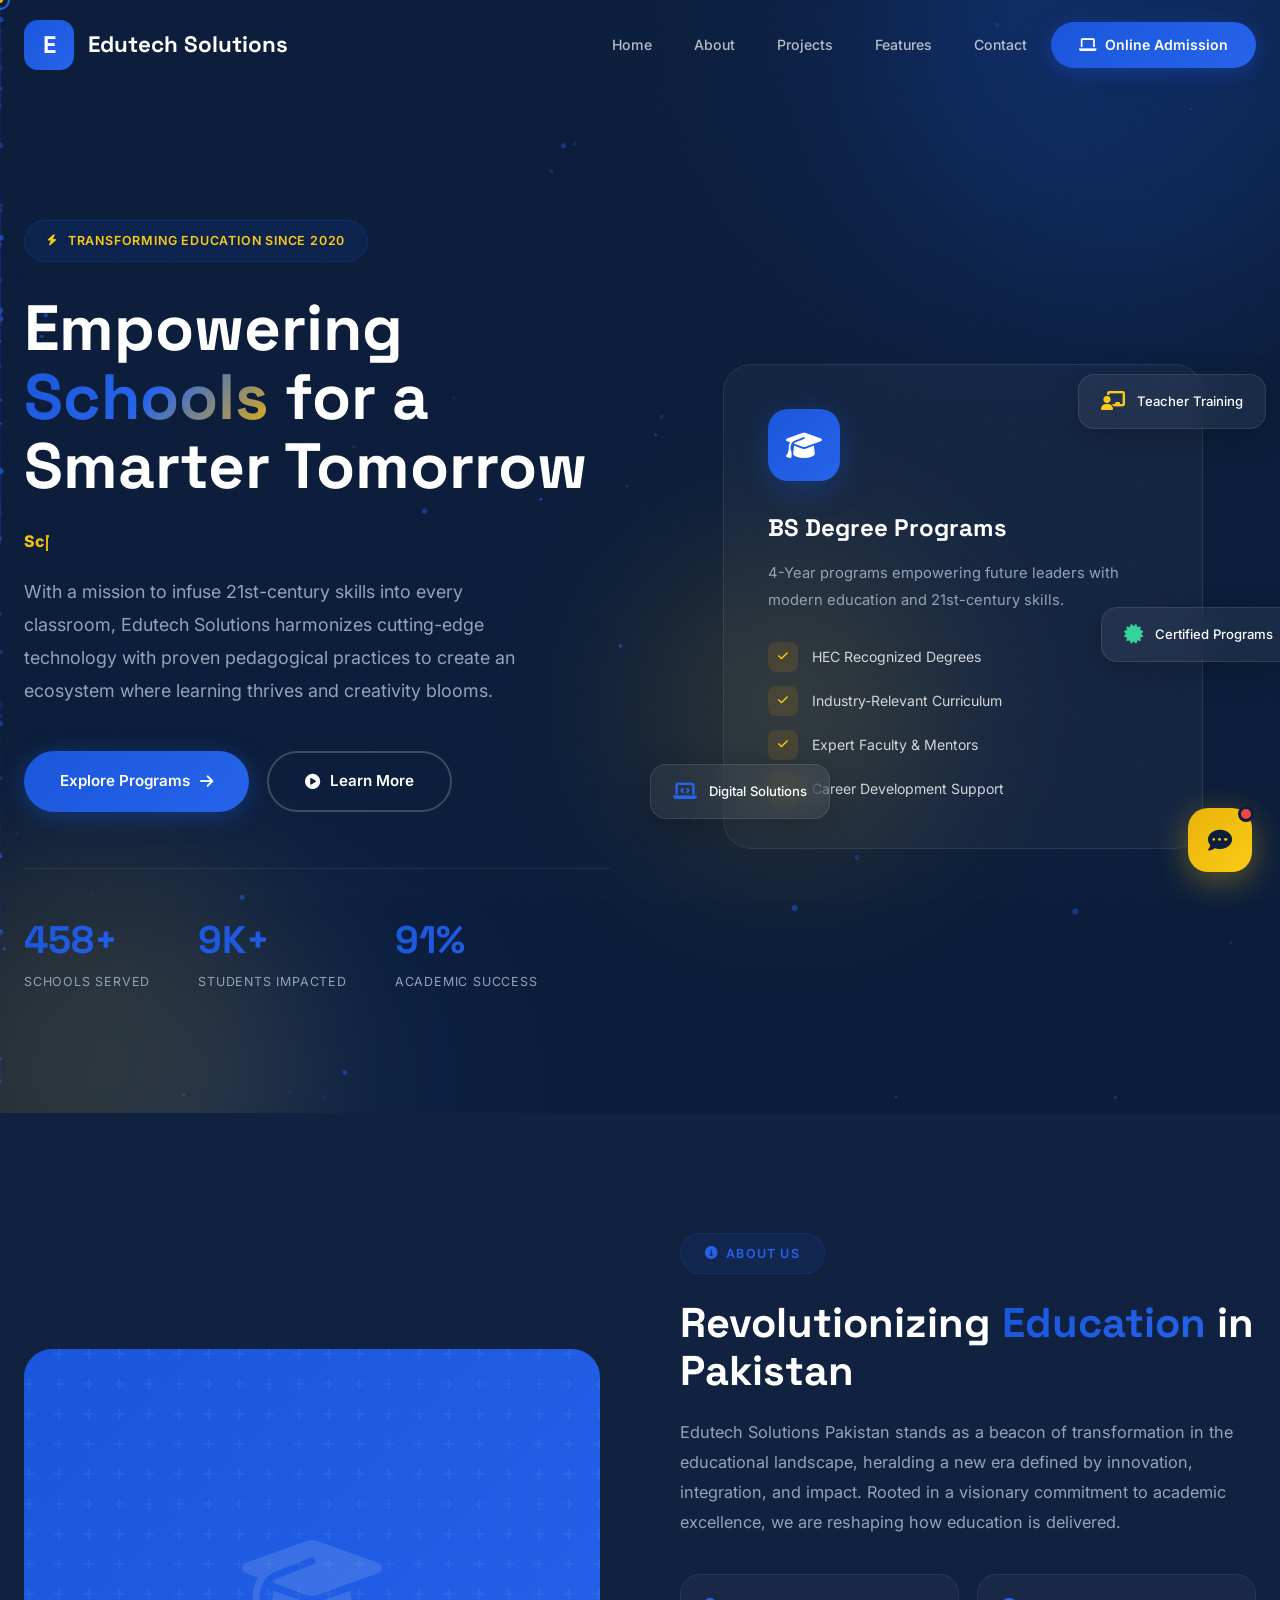
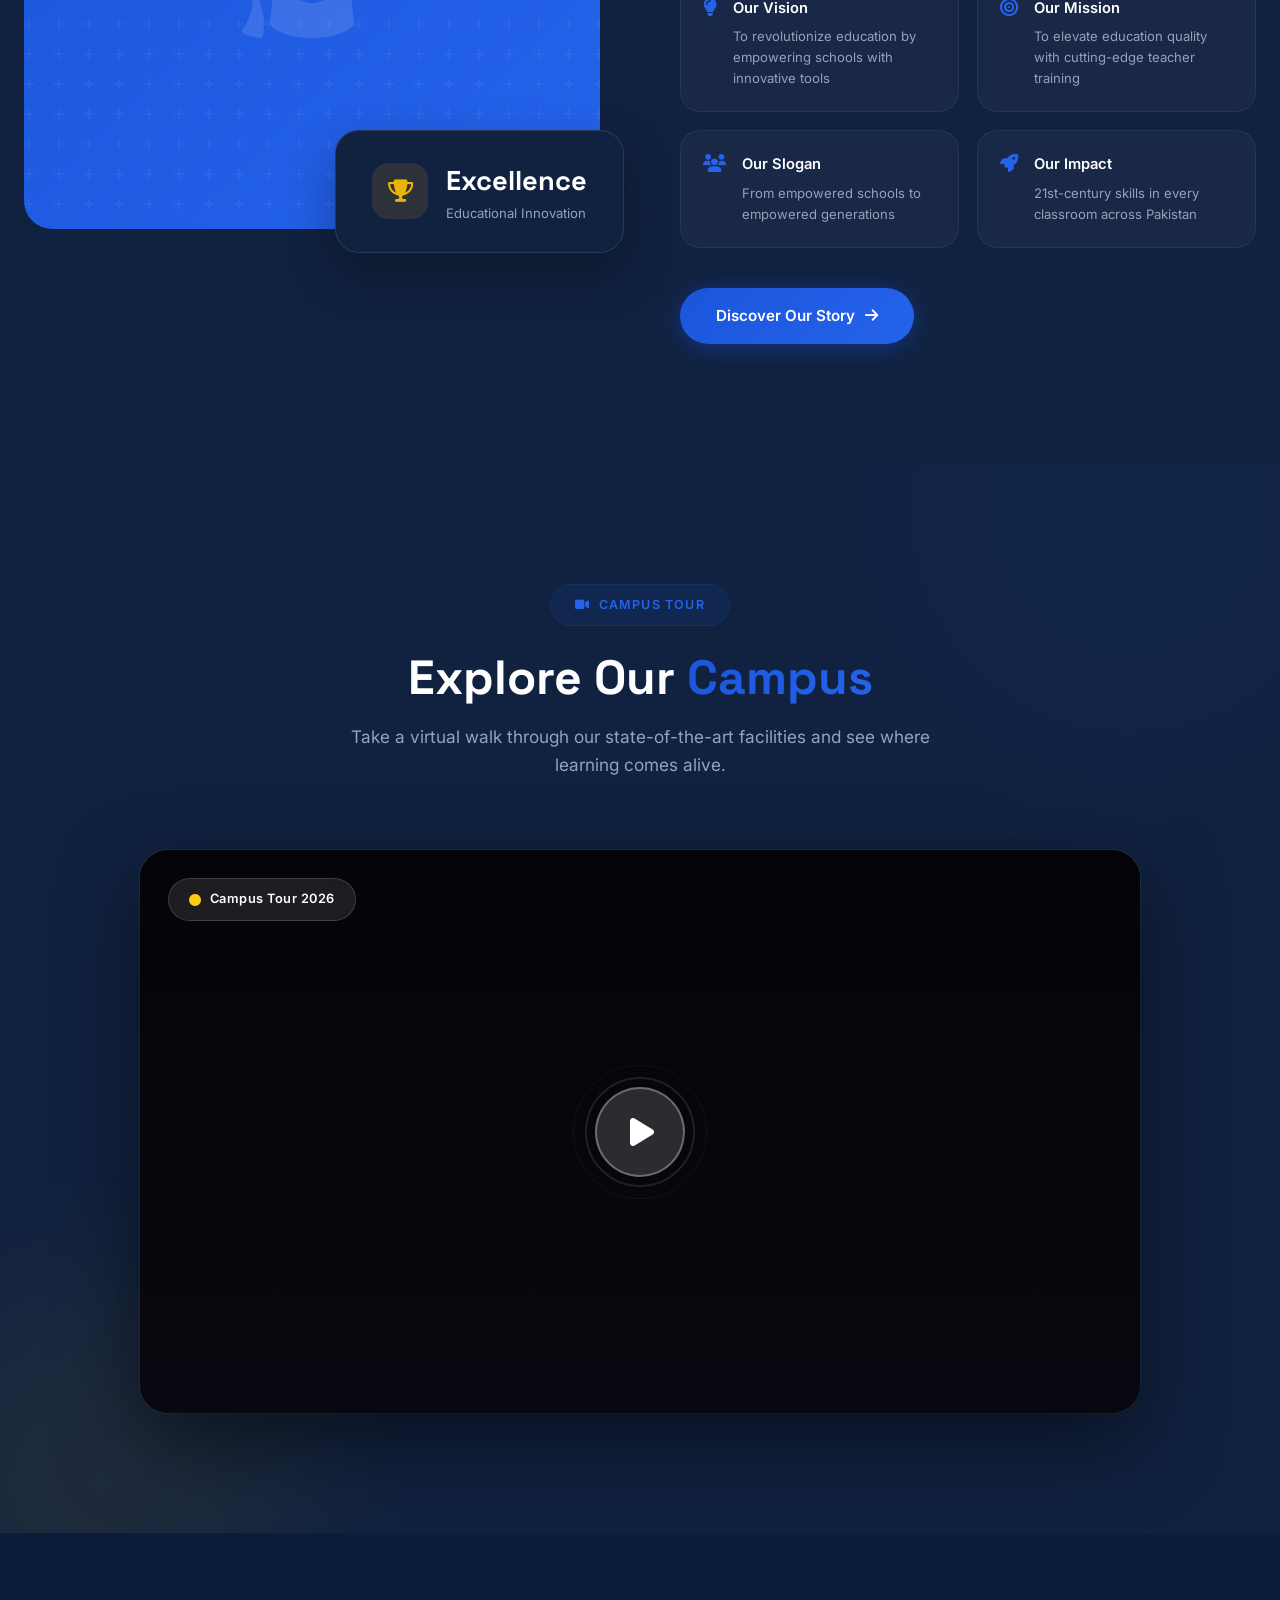
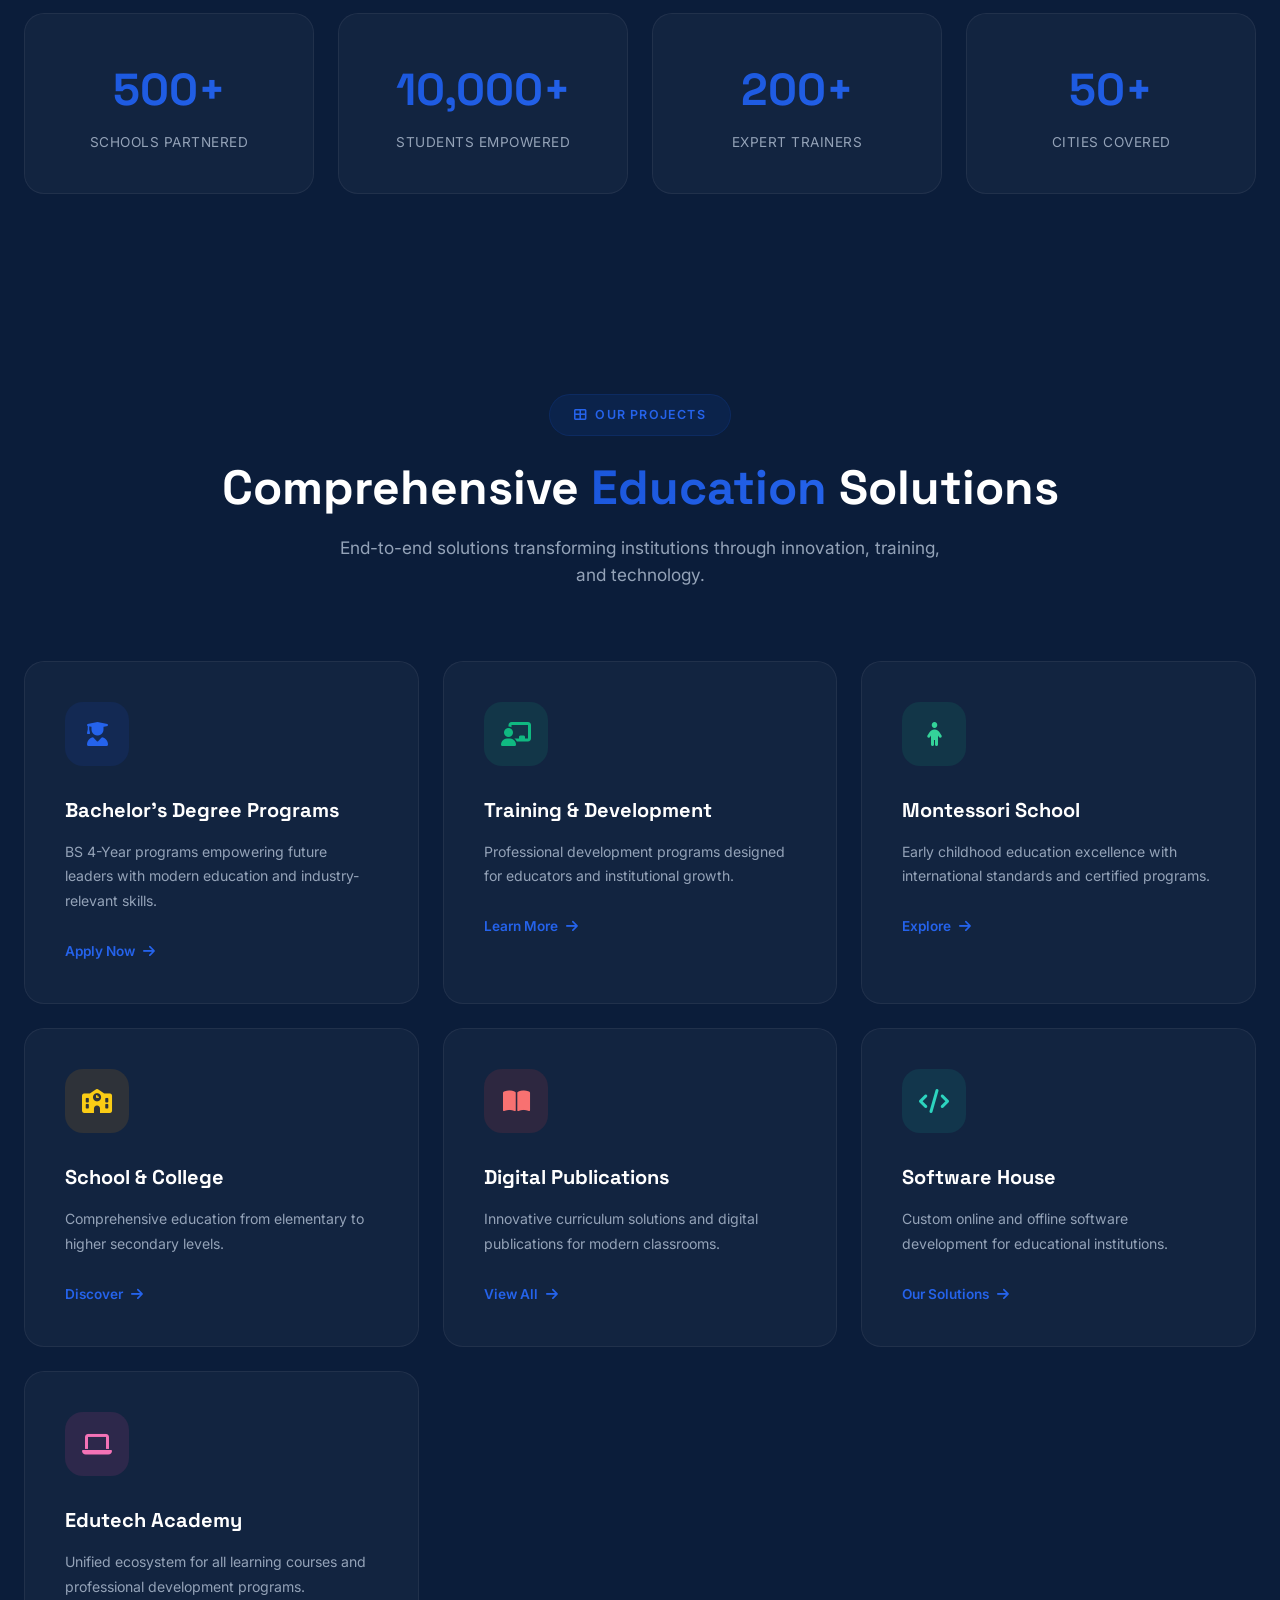
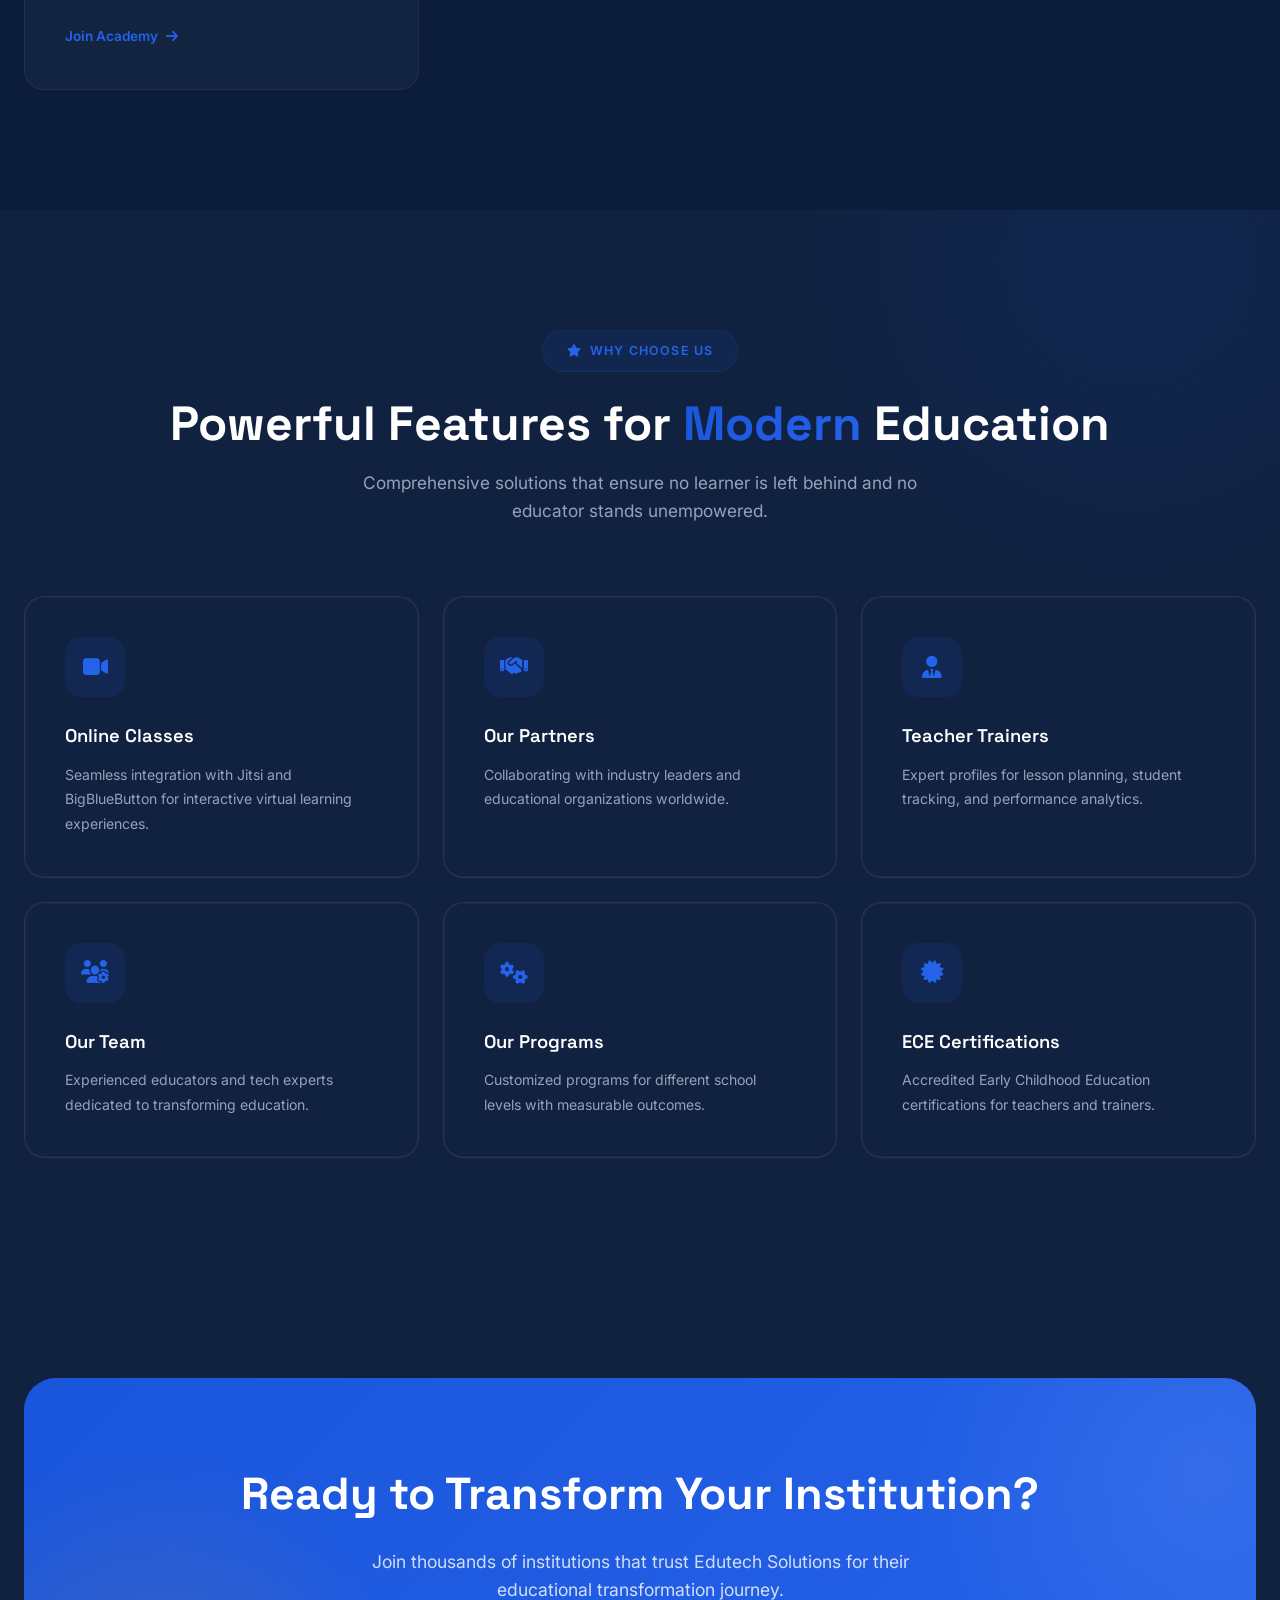
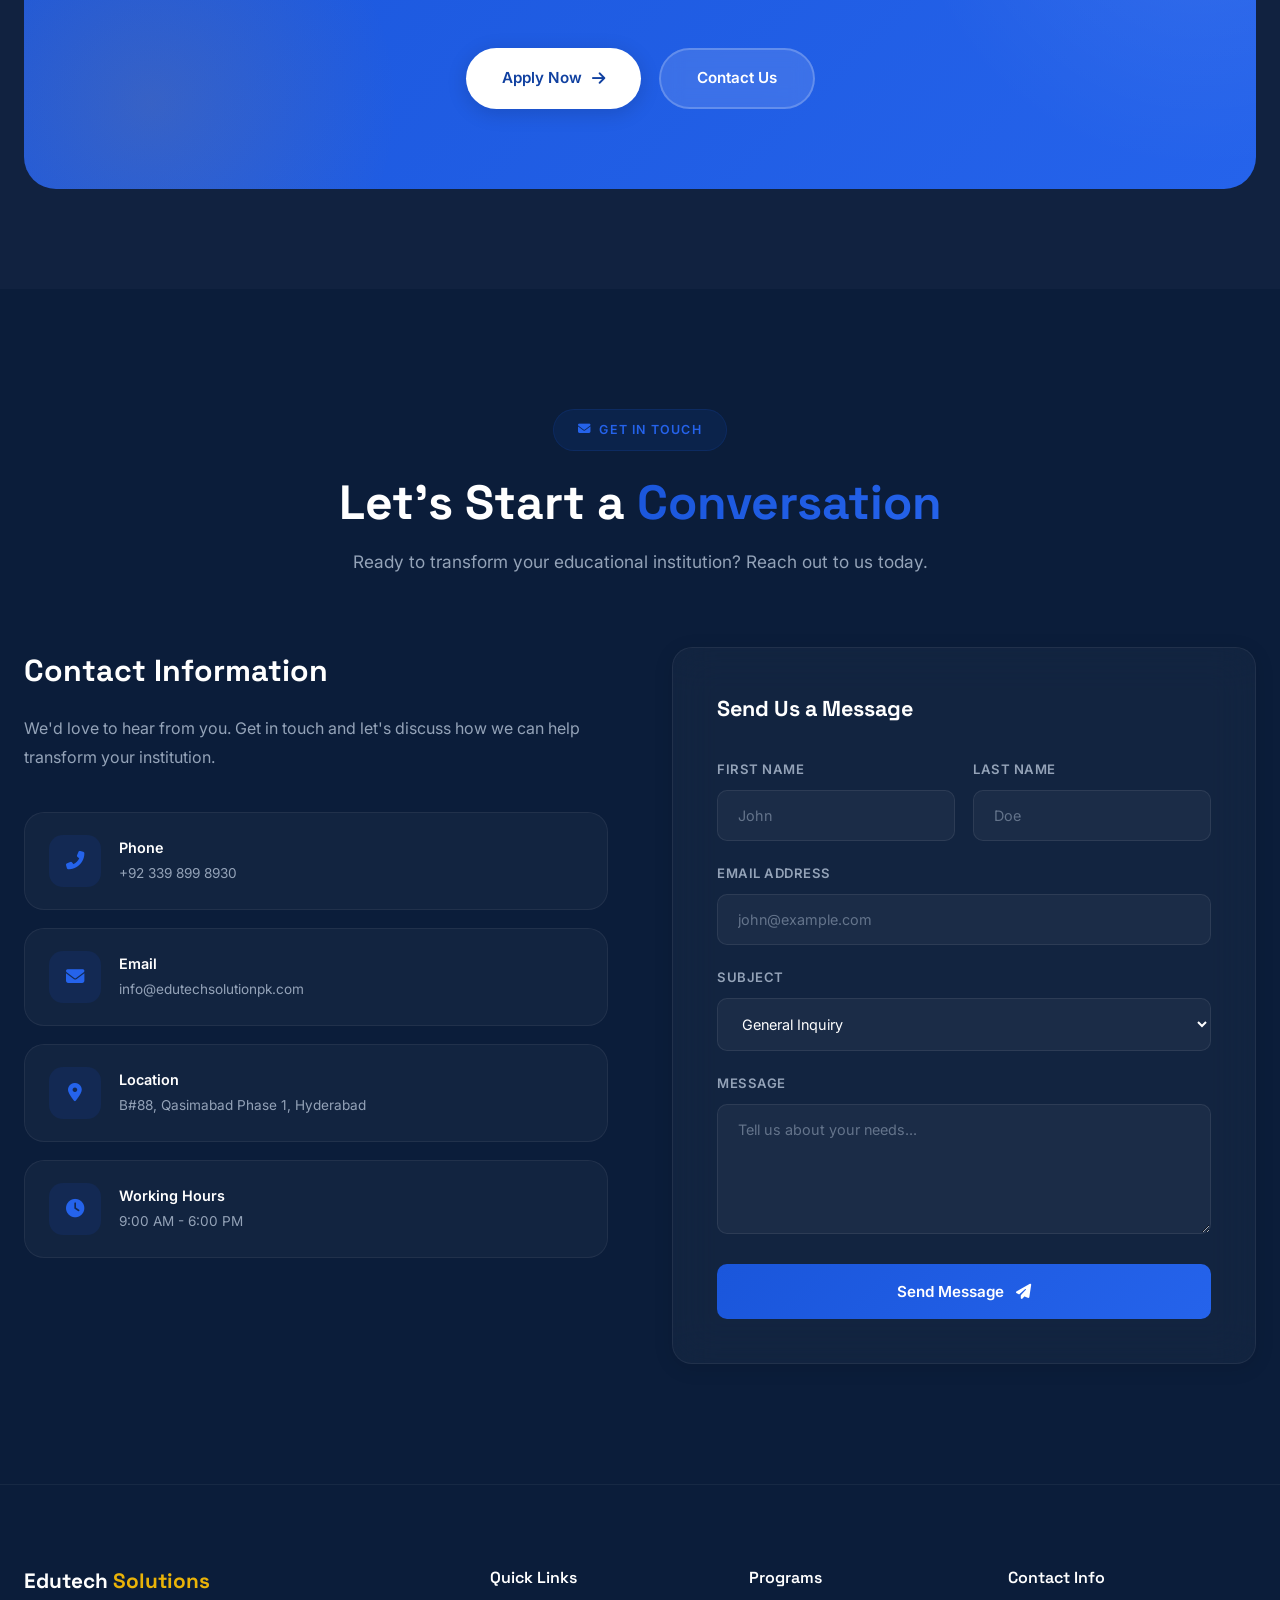
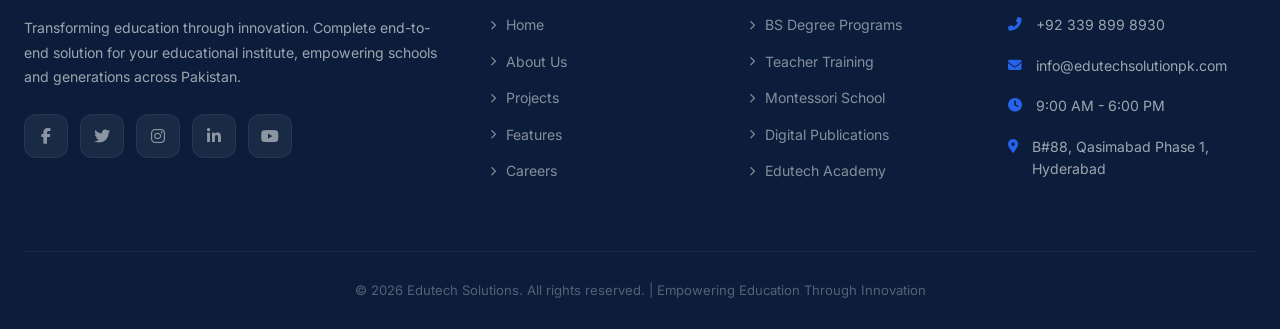
==== index.html @ 424a1e0a "Made Solutions text yellow in header" ====
<!DOCTYPE html>
<html lang="en">
<head>
    <meta charset="UTF-8">
    <meta name="viewport" content="width=device-width, initial-scale=1.0">
    <title>Edutech Solutions - Transforming Education</title>
    <link rel="preconnect" href="https://fonts.googleapis.com">
    <link href="https://fonts.googleapis.com/css2?family=Inter:wght@300;400;500;600;700;800;900&family=Space+Grotesk:wght@400;500;600;700&display=swap" rel="stylesheet">
    <link rel="stylesheet" href="https://cdnjs.cloudflare.com/ajax/libs/font-awesome/6.5.0/css/all.min.css">
    <link rel="stylesheet" href="https://cdn.jsdelivr.net/npm/aos@2.3.4/dist/aos.css">
    <style>
        :root {
            --primary: #1a56db;
            --primary-light: #2563eb;
            --primary-dark: #1040a0;
            --accent: #eab308;
            --accent-light: #facc15;
            --dark: #0b1d3a;
            --dark-2: #112240;
            --gray: #64748b;
            --gray-light: #94a3b8;
            --light: #f1f5f9;
            --white: #ffffff;
            --gradient-1: linear-gradient(135deg, #1a56db 0%, #2563eb 100%);
            --gradient-2: linear-gradient(135deg, #0b1d3a 0%, #112240 100%);
            --gradient-3: linear-gradient(135deg, #eab308 0%, #facc15 100%);
            --gradient-mesh: linear-gradient(135deg, #1a56db 0%, #2563eb 25%, #eab308 50%, #facc15 75%, #1a56db 100%);
            --shadow-sm: 0 1px 3px rgba(0,0,0,0.1);
            --shadow-md: 0 4px 20px rgba(0,0,0,0.1);
            --shadow-lg: 0 10px 40px rgba(0,0,0,0.15);
            --shadow-xl: 0 20px 60px rgba(0,0,0,0.2);
            --shadow-glow: 0 0 40px rgba(26,86,219,0.3);
            --radius: 20px;
            --radius-sm: 10px;
        }

        * { margin: 0; padding: 0; box-sizing: border-box; }
        html { scroll-behavior: smooth; }
        body {
            font-family: 'Inter', sans-serif;
            color: var(--dark);
            background: var(--dark);
            overflow-x: hidden;
            line-height: 1.6;
            cursor: none;
        }

        /* NOISE OVERLAY */
        body::after {
            content: '';
            position: fixed;
            inset: 0;
            background-image: url("data:image/svg+xml,%3Csvg viewBox='0 0 256 256' xmlns='http://www.w3.org/2000/svg'%3E%3Cfilter id='n'%3E%3CfeTurbulence type='fractalNoise' baseFrequency='0.9' numOctaves='4' stitchTiles='stitch'/%3E%3C/filter%3E%3Crect width='100%25' height='100%25' filter='url(%23n)' opacity='0.04'/%3E%3C/svg%3E");
            pointer-events: none;
            z-index: 9999;
            opacity: 0.5;
        }

        /* CUSTOM CURSOR */
        .cursor {
            width: 20px;
            height: 20px;
            border: 2px solid var(--primary-light);
            border-radius: 50%;
            position: fixed;
            pointer-events: none;
            z-index: 99999;
            transition: transform 0.15s ease, background 0.15s ease, border-color 0.15s ease;
            transform: translate(-50%, -50%);
        }
        .cursor-dot {
            width: 6px;
            height: 6px;
            background: var(--accent);
            border-radius: 50%;
            position: fixed;
            pointer-events: none;
            z-index: 99999;
            transform: translate(-50%, -50%);
        }
        .cursor.hovering {
            transform: translate(-50%, -50%) scale(2.5);
            background: rgba(26,86,219,0.1);
            border-color: var(--accent);
        }

        /* SCROLL PROGRESS */
        .scroll-progress {
            position: fixed;
            top: 0;
            left: 0;
            height: 3px;
            background: var(--gradient-1);
            z-index: 10001;
            transition: width 0.1s linear;
        }

        /* BACK TO TOP */
        .back-to-top {
            position: fixed;
            bottom: 32px;
            right: 32px;
            width: 52px;
            height: 52px;
            background: var(--gradient-1);
            border-radius: 16px;
            display: flex;
            align-items: center;
            justify-content: center;
            color: var(--white);
            font-size: 1.1rem;
            cursor: none;
            z-index: 999;
            opacity: 0;
            transform: translateY(20px) rotate(0deg);
            transition: all 0.4s cubic-bezier(0.4, 0, 0.2, 1);
            box-shadow: var(--shadow-glow);
            border: none;
        }
        .back-to-top.visible {
            opacity: 1;
            transform: translateY(0);
        }
        .back-to-top:hover {
            transform: translateY(-4px) rotate(-10deg) scale(1.1);
            box-shadow: 0 0 60px rgba(26,86,219,0.5);
        }

        /* NAVBAR */
        .navbar {
            position: fixed;
            top: 0;
            width: 100%;
            z-index: 1000;
            padding: 20px 0;
            transition: all 0.5s cubic-bezier(0.4, 0, 0.2, 1);
        }
        .navbar.scrolled {
            background: rgba(15,13,26,0.85);
            backdrop-filter: blur(24px);
            -webkit-backdrop-filter: blur(24px);
            box-shadow: 0 4px 30px rgba(0,0,0,0.3);
            padding: 12px 0;
            border-bottom: 1px solid rgba(255,255,255,0.05);
        }
        .navbar .container {
            display: flex;
            align-items: center;
            justify-content: space-between;
        }
        .logo {
            display: flex;
            align-items: center;
            gap: 14px;
            text-decoration: none;
        }
        .logo-icon {
            width: 50px;
            height: 50px;
            background: var(--gradient-1);
            border-radius: 14px;
            display: flex;
            align-items: center;
            justify-content: center;
            color: var(--white);
            font-size: 1.5rem;
            font-weight: 800;
            font-family: 'Space Grotesk', sans-serif;
            transition: all 0.4s cubic-bezier(0.4, 0, 0.2, 1);
            position: relative;
            overflow: hidden;
        }
        .logo-icon::before {
            content: '';
            position: absolute;
            inset: 0;
            background: linear-gradient(135deg, rgba(255,255,255,0.2), transparent);
            opacity: 0;
            transition: opacity 0.3s;
        }
        .logo:hover .logo-icon {
            transform: scale(1.08) rotate(-5deg);
            box-shadow: 0 0 30px rgba(26,86,219,0.4);
        }
        .logo:hover .logo-icon::before { opacity: 1; }
        .logo-text {
            font-family: 'Space Grotesk', sans-serif;
            font-size: 1.4rem;
            font-weight: 700;
            color: var(--white);
        }
        .nav-links {
            display: flex;
            align-items: center;
            gap: 6px;
            list-style: none;
        }
        .nav-links a {
            text-decoration: none;
            color: rgba(255,255,255,0.7);
            font-weight: 500;
            font-size: 0.88rem;
            padding: 10px 18px;
            border-radius: var(--radius-sm);
            transition: all 0.3s ease;
            position: relative;
        }
        .nav-links a::after {
            content: '';
            position: absolute;
            bottom: 4px;
            left: 50%;
            width: 0;
            height: 2px;
            background: var(--gradient-1);
            transition: all 0.3s ease;
            transform: translateX(-50%);
            border-radius: 2px;
        }
        .nav-links a:hover {
            color: var(--white);
            background: rgba(255,255,255,0.06);
        }
        .nav-links a:hover::after { width: 60%; }
        .nav-cta {
            background: var(--gradient-1) !important;
            color: var(--white) !important;
            padding: 12px 28px !important;
            border-radius: 50px !important;
            font-weight: 600 !important;
            display: inline-flex !important;
            align-items: center !important;
            gap: 8px !important;
            box-shadow: 0 4px 20px rgba(26,86,219,0.4) !important;
            position: relative !important;
            overflow: hidden !important;
        }
        .nav-cta::before {
            content: '';
            position: absolute;
            inset: 0;
            background: linear-gradient(135deg, rgba(255,255,255,0.15), transparent);
            opacity: 0;
            transition: opacity 0.3s;
        }
        .nav-cta:hover::before { opacity: 1; }
        .nav-cta:hover {
            transform: translateY(-2px) !important;
            box-shadow: 0 8px 30px rgba(26,86,219,0.5) !important;
        }
        .nav-cta::after { display: none !important; }
        .hamburger {
            display: none;
            flex-direction: column;
            gap: 6px;
            cursor: none;
            padding: 8px;
            z-index: 1001;
        }
        .hamburger span {
            width: 28px;
            height: 2.5px;
            background: var(--white);
            border-radius: 2px;
            transition: all 0.3s ease;
        }
        .hamburger.active span:nth-child(1) { transform: rotate(45deg) translate(6px, 6px); }
        .hamburger.active span:nth-child(2) { opacity: 0; transform: scaleX(0); }
        .hamburger.active span:nth-child(3) { transform: rotate(-45deg) translate(6px, -6px); }

        .container { max-width: 1280px; margin: 0 auto; padding: 0 24px; }

        /* HERO */
        .hero {
            min-height: 100vh;
            display: flex;
            align-items: center;
            position: relative;
            background: var(--dark);
            overflow: hidden;
        }
        #particles-canvas {
            position: absolute;
            inset: 0;
            z-index: 1;
        }
        .hero::before {
            content: '';
            position: absolute;
            top: -40%;
            right: -15%;
            width: 900px;
            height: 900px;
            background: radial-gradient(circle, rgba(26,86,219,0.12) 0%, transparent 70%);
            border-radius: 50%;
            z-index: 1;
            animation: heroGlow 8s ease-in-out infinite;
        }
        .hero::after {
            content: '';
            position: absolute;
            bottom: -30%;
            left: -10%;
            width: 700px;
            height: 700px;
            background: radial-gradient(circle, rgba(37,99,235,0.1) 0%, transparent 70%);
            border-radius: 50%;
            z-index: 1;
            animation: heroGlow 10s ease-in-out infinite reverse;
        }
        @keyframes heroGlow {
            0%, 100% { transform: translateY(0) scale(1); opacity: 0.8; }
            50% { transform: translateY(-40px) scale(1.1); opacity: 1; }
        }
        .hero .container {
            position: relative;
            z-index: 3;
            display: grid;
            grid-template-columns: 1fr 1fr;
            gap: 60px;
            align-items: center;
            padding-top: 100px;
        }
        .hero-content { opacity: 1; }
        .hero-badge {
            display: inline-flex;
            align-items: center;
            gap: 10px;
            background: rgba(26,86,219,0.12);
            border: 1px solid rgba(26,86,219,0.2);
            color: var(--accent-light);
            padding: 10px 22px;
            border-radius: 50px;
            font-size: 0.78rem;
            font-weight: 600;
            margin-bottom: 32px;
            backdrop-filter: blur(10px);
            letter-spacing: 0.8px;
            text-transform: uppercase;
            animation: fadeSlideIn 0.8s ease 0.2s both;
        }
        .hero-badge i { font-size: 0.7rem; animation: pulse 2s ease infinite; }
        @keyframes pulse { 0%, 100% { transform: scale(1); } 50% { transform: scale(1.3); } }

        .hero h1 {
            font-family: 'Space Grotesk', sans-serif;
            font-size: 4rem;
            font-weight: 800;
            color: var(--white);
            line-height: 1.08;
            margin-bottom: 28px;
            animation: fadeSlideIn 0.8s ease 0.4s both;
        }
        .hero h1 .highlight {
            background: var(--gradient-mesh);
            background-size: 200% 200%;
            -webkit-background-clip: text;
            -webkit-text-fill-color: transparent;
            background-clip: text;
            animation: gradientShift 4s ease infinite;
        }
        @keyframes gradientShift {
            0%, 100% { background-position: 0% 50%; }
            50% { background-position: 100% 50%; }
        }
        .hero-typing {
            display: inline-block;
            min-height: 1.6em;
        }
        .hero-typing .typed-text {
            background: linear-gradient(135deg, var(--accent-light), var(--accent));
            -webkit-background-clip: text;
            -webkit-text-fill-color: transparent;
            background-clip: text;
            font-weight: 800;
        }
        .typed-cursor {
            display: inline-block;
            width: 3px;
            height: 1em;
            background: var(--accent);
            margin-left: 2px;
            animation: blink 0.7s step-end infinite;
            vertical-align: text-bottom;
        }
        @keyframes blink { 0%, 100% { opacity: 1; } 50% { opacity: 0; } }

        .hero p {
            font-size: 1.12rem;
            color: var(--gray-light);
            max-width: 520px;
            margin-bottom: 44px;
            line-height: 1.85;
            animation: fadeSlideIn 0.8s ease 0.6s both;
        }
        .hero-buttons {
            display: flex;
            gap: 18px;
            flex-wrap: wrap;
            animation: fadeSlideIn 0.8s ease 0.8s both;
        }
        .btn {
            display: inline-flex;
            align-items: center;
            gap: 10px;
            padding: 16px 36px;
            border-radius: 50px;
            font-size: 0.95rem;
            font-weight: 600;
            text-decoration: none;
            transition: all 0.4s cubic-bezier(0.4, 0, 0.2, 1);
            cursor: none;
            border: none;
            font-family: 'Inter', sans-serif;
            position: relative;
            overflow: hidden;
        }
        .btn::before {
            content: '';
            position: absolute;
            inset: 0;
            background: linear-gradient(135deg, rgba(255,255,255,0.15), transparent);
            opacity: 0;
            transition: opacity 0.3s;
        }
        .btn:hover::before { opacity: 1; }
        .btn-primary {
            background: var(--gradient-1);
            color: var(--white);
            box-shadow: 0 4px 25px rgba(26,86,219,0.4);
        }
        .btn-primary:hover {
            transform: translateY(-4px) scale(1.02);
            box-shadow: 0 8px 40px rgba(26,86,219,0.5);
        }
        .btn-outline {
            background: transparent;
            color: var(--white);
            border: 2px solid rgba(255,255,255,0.2);
        }
        .btn-outline:hover {
            background: rgba(255,255,255,0.08);
            border-color: rgba(255,255,255,0.4);
            transform: translateY(-4px);
        }

        .hero-stats {
            display: flex;
            gap: 48px;
            margin-top: 56px;
            padding-top: 40px;
            border-top: 1px solid rgba(255,255,255,0.08);
            animation: fadeSlideIn 0.8s ease 1s both;
        }
        .stat h3 {
            font-family: 'Space Grotesk', sans-serif;
            font-size: 2.4rem;
            font-weight: 700;
            background: var(--gradient-1);
            -webkit-background-clip: text;
            -webkit-text-fill-color: transparent;
            background-clip: text;
        }
        .stat p {
            font-size: 0.78rem;
            color: var(--gray-light);
            margin-bottom: 0;
            letter-spacing: 0.8px;
            text-transform: uppercase;
        }

        @keyframes fadeSlideIn {
            from { opacity: 0; transform: translateY(30px); }
            to { opacity: 1; transform: translateY(0); }
        }

        /* HERO VISUAL */
        .hero-visual {
            position: relative;
            display: flex;
            justify-content: center;
            align-items: center;
            animation: fadeSlideIn 1s ease 0.6s both;
        }
        .hero-card {
            width: 100%;
            max-width: 480px;
            background: rgba(255,255,255,0.04);
            border: 1px solid rgba(255,255,255,0.08);
            border-radius: 28px;
            padding: 44px;
            backdrop-filter: blur(20px);
            position: relative;
            overflow: hidden;
            transition: transform 0.4s ease;
        }
        .hero-card::before {
            content: '';
            position: absolute;
            top: -1px;
            left: -1px;
            right: -1px;
            bottom: -1px;
            background: var(--gradient-1);
            border-radius: 28px;
            z-index: -1;
            opacity: 0;
            transition: opacity 0.4s ease;
        }
        .hero-card:hover::before { opacity: 0.3; }
        .hero-card:hover { transform: translateY(-8px); }
        .hero-card-icon {
            width: 72px;
            height: 72px;
            background: var(--gradient-1);
            border-radius: 20px;
            display: flex;
            align-items: center;
            justify-content: center;
            color: var(--white);
            font-size: 1.8rem;
            margin-bottom: 28px;
            box-shadow: 0 8px 30px rgba(26,86,219,0.3);
        }
        .hero-card h3 {
            font-family: 'Space Grotesk', sans-serif;
            font-size: 1.5rem;
            color: var(--white);
            margin-bottom: 12px;
        }
        .hero-card p { color: var(--gray-light); font-size: 0.92rem; margin-bottom: 28px; }
        .hero-card-features {
            list-style: none;
            display: flex;
            flex-direction: column;
            gap: 14px;
        }
        .hero-card-features li {
            display: flex;
            align-items: center;
            gap: 14px;
            color: rgba(255,255,255,0.8);
            font-size: 0.88rem;
        }
        .hero-card-features li i {
            color: var(--accent-light);
            font-size: 0.7rem;
            background: rgba(245,158,11,0.12);
            width: 30px;
            height: 30px;
            border-radius: 8px;
            display: flex;
            align-items: center;
            justify-content: center;
            flex-shrink: 0;
        }

        .floating-element {
            position: absolute;
            background: rgba(255,255,255,0.06);
            border: 1px solid rgba(255,255,255,0.1);
            border-radius: 16px;
            padding: 16px 22px;
            backdrop-filter: blur(15px);
            display: flex;
            align-items: center;
            gap: 12px;
            font-size: 0.82rem;
            color: var(--white);
            font-weight: 500;
            box-shadow: 0 8px 32px rgba(0,0,0,0.2);
        }
        .floating-element i { font-size: 1.2rem; }
        .floating-1 { top: 10px; right: -10px; animation: floatA 6s ease-in-out infinite; }
        .floating-2 { bottom: 30px; left: -20px; animation: floatA 7s ease-in-out 1s infinite; }
        .floating-3 { top: 50%; right: -40px; animation: floatA 8s ease-in-out 2s infinite; }
        @keyframes floatA {
            0%, 100% { transform: translateY(0) rotate(0deg); }
            33% { transform: translateY(-12px) rotate(1deg); }
            66% { transform: translateY(8px) rotate(-1deg); }
        }

        /* MORPHING BLOBS */
        .blob {
            position: absolute;
            border-radius: 50%;
            filter: blur(80px);
            opacity: 0.15;
            z-index: 0;
            animation: morphBlob 12s ease-in-out infinite;
        }
        .blob-1 {
            width: 500px; height: 500px;
            background: var(--primary);
            top: -200px; right: -100px;
            animation-delay: 0s;
        }
        .blob-2 {
            width: 400px; height: 400px;
                background: #eab308;
            bottom: -150px; left: -100px;
            animation-delay: 4s;
        }
        .blob-3 {
            width: 300px; height: 300px;
            background: var(--accent);
            top: 50%; left: 50%;
            animation-delay: 8s;
        }
        @keyframes morphBlob {
            0%, 100% { border-radius: 50% 40% 60% 50% / 50% 60% 40% 50%; transform: translate(0, 0) rotate(0deg); }
            25% { border-radius: 40% 60% 50% 50% / 60% 50% 50% 40%; transform: translate(30px, -30px) rotate(90deg); }
            50% { border-radius: 60% 40% 50% 50% / 50% 50% 60% 40%; transform: translate(-20px, 20px) rotate(180deg); }
            75% { border-radius: 50% 50% 40% 60% / 40% 60% 50% 50%; transform: translate(20px, 10px) rotate(270deg); }
        }

        /* SECTION STYLES */
        section { padding: 120px 0; position: relative; }
        .section-header { text-align: center; margin-bottom: 72px; }
        .section-tag {
            display: inline-flex;
            align-items: center;
            gap: 8px;
            background: rgba(26,86,219,0.1);
            color: var(--primary-light);
            padding: 10px 24px;
            border-radius: 50px;
            font-size: 0.78rem;
            font-weight: 600;
            text-transform: uppercase;
            letter-spacing: 1.2px;
            margin-bottom: 24px;
            border: 1px solid rgba(26,86,219,0.15);
        }
        .section-header h2 {
            font-family: 'Space Grotesk', sans-serif;
            font-size: 3rem;
            font-weight: 800;
            color: var(--white);
            line-height: 1.15;
            margin-bottom: 18px;
        }
        .section-header h2 .highlight {
            background: var(--gradient-1);
            -webkit-background-clip: text;
            -webkit-text-fill-color: transparent;
            background-clip: text;
        }
        .section-header p {
            color: var(--gray-light);
            font-size: 1.08rem;
            max-width: 620px;
            margin: 0 auto;
        }

        /* ABOUT */
        .about { background: var(--dark-2); overflow: hidden; }
        .about-grid {
            display: grid;
            grid-template-columns: 1fr 1fr;
            gap: 80px;
            align-items: center;
        }
        .about-visual { position: relative; }
        .about-image-main {
            width: 100%;
            height: 480px;
            background: var(--gradient-1);
            border-radius: 28px;
            display: flex;
            align-items: center;
            justify-content: center;
            position: relative;
            overflow: hidden;
        }
        .about-image-main::before {
            content: '';
            position: absolute;
            inset: 0;
            background: url("data:image/svg+xml,%3Csvg width='60' height='60' viewBox='0 0 60 60' xmlns='http://www.w3.org/2000/svg'%3E%3Cg fill='none' fill-rule='evenodd'%3E%3Cg fill='%23ffffff' fill-opacity='0.05'%3E%3Cpath d='M36 34v-4h-2v4h-4v2h4v4h2v-4h4v-2h-4zm0-30V0h-2v4h-4v2h4v4h2V6h4V4h-4zM6 34v-4H4v4H0v2h4v4h2v-4h4v-2H6zM6 4V0H4v4H0v2h4v4h2V6h4V4H6z'/%3E%3C/g%3E%3C/g%3E%3C/svg%3E");
        }
        .about-image-main i {
            font-size: 7rem;
            color: rgba(255,255,255,0.12);
            position: relative;
            z-index: 1;
        }
        .about-image-overlay {
            position: absolute;
            bottom: -24px;
            right: -24px;
            background: var(--dark-2);
            border: 1px solid rgba(255,255,255,0.1);
            border-radius: 24px;
            padding: 28px 36px;
            box-shadow: 0 20px 50px rgba(0,0,0,0.3);
            display: flex;
            align-items: center;
            gap: 18px;
            backdrop-filter: blur(20px);
        }
        .about-image-overlay .icon {
            width: 56px;
            height: 56px;
            background: rgba(245,158,11,0.12);
            border-radius: 16px;
            display: flex;
            align-items: center;
            justify-content: center;
            color: var(--accent);
            font-size: 1.4rem;
        }
        .about-image-overlay .text h4 {
            font-family: 'Space Grotesk', sans-serif;
            font-size: 1.7rem;
            font-weight: 800;
            color: var(--white);
        }
        .about-image-overlay .text p { font-size: 0.82rem; color: var(--gray-light); }

        .about-content h2 {
            font-family: 'Space Grotesk', sans-serif;
            font-size: 2.6rem;
            font-weight: 800;
            color: var(--white);
            line-height: 1.15;
            margin-bottom: 22px;
        }
        .about-content h2 .highlight {
            background: var(--gradient-1);
            -webkit-background-clip: text;
            -webkit-text-fill-color: transparent;
            background-clip: text;
        }
        .about-content > p {
            color: var(--gray-light);
            font-size: 1.02rem;
            margin-bottom: 36px;
            line-height: 1.85;
        }
        .about-values {
            display: grid;
            grid-template-columns: 1fr 1fr;
            gap: 18px;
            margin-bottom: 40px;
        }
        .value-item {
            display: flex;
            align-items: flex-start;
            gap: 16px;
            padding: 22px;
            background: rgba(255,255,255,0.03);
            border: 1px solid rgba(255,255,255,0.06);
            border-radius: var(--radius);
            transition: all 0.4s cubic-bezier(0.4, 0, 0.2, 1);
            position: relative;
            overflow: hidden;
        }
        .value-item::before {
            content: '';
            position: absolute;
            top: 0;
            left: 0;
            width: 3px;
            height: 0;
            background: var(--gradient-1);
            transition: height 0.4s ease;
            border-radius: 0 0 3px 3px;
        }
        .value-item:hover::before { height: 100%; }
        .value-item:hover {
            background: rgba(255,255,255,0.06);
            border-color: rgba(26,86,219,0.2);
            transform: translateY(-4px);
            box-shadow: 0 8px 30px rgba(0,0,0,0.2);
        }
        .value-item i {
            color: var(--primary-light);
            font-size: 1.15rem;
            margin-top: 2px;
        }
        .value-item h4 {
            font-size: 0.92rem;
            font-weight: 600;
            color: var(--white);
            margin-bottom: 6px;
        }
        .value-item p { font-size: 0.82rem; color: var(--gray-light); line-height: 1.6; }

        /* SERVICES */
        .services { background: var(--dark); overflow: hidden; }
        .services-grid {
            display: grid;
            grid-template-columns: repeat(3, 1fr);
            gap: 24px;
        }
        .service-card {
            background: rgba(255,255,255,0.03);
            border: 1px solid rgba(255,255,255,0.06);
            border-radius: var(--radius);
            padding: 40px;
            transition: all 0.5s cubic-bezier(0.4, 0, 0.2, 1);
            position: relative;
            overflow: hidden;
            cursor: none;
            text-decoration: none;
            color: inherit;
            display: block;
        }
        .service-card::before {
            content: '';
            position: absolute;
            top: 0;
            left: 0;
            right: 0;
            height: 3px;
            background: var(--gradient-1);
            transform: scaleX(0);
            transform-origin: left;
            transition: transform 0.5s ease;
        }
        .service-card:hover::before { transform: scaleX(1); }
        .service-card::after {
            content: '';
            position: absolute;
            inset: 0;
            background: radial-gradient(circle at var(--mouse-x, 50%) var(--mouse-y, 50%), rgba(26,86,219,0.08), transparent 60%);
            opacity: 0;
            transition: opacity 0.4s ease;
        }
        .service-card:hover::after { opacity: 1; }
        .service-card:hover {
            transform: translateY(-10px);
            box-shadow: 0 20px 50px rgba(0,0,0,0.3);
            border-color: rgba(26,86,219,0.2);
            background: rgba(255,255,255,0.05);
        }
        .service-icon {
            width: 64px;
            height: 64px;
            border-radius: 18px;
            display: flex;
            align-items: center;
            justify-content: center;
            font-size: 1.5rem;
            margin-bottom: 28px;
            transition: all 0.4s ease;
            position: relative;
            z-index: 1;
        }
        .service-card:hover .service-icon { transform: scale(1.12) rotate(-5deg); }
        .si-blue { background: rgba(26,86,219,0.12); color: var(--primary-light); }
        .si-purple { background: rgba(16,185,129,0.12); color: #10b981; }
        .si-green { background: rgba(16,185,129,0.12); color: #34d399; }
        .si-orange { background: rgba(245,158,11,0.12); color: var(--accent-light); }
        .si-red { background: rgba(239,68,68,0.12); color: #f87171; }
        .si-teal { background: rgba(20,184,166,0.12); color: #2dd4bf; }
        .si-pink { background: rgba(236,72,153,0.12); color: #f472b6; }

        .service-card h3 {
            font-family: 'Space Grotesk', sans-serif;
            font-size: 1.25rem;
            font-weight: 700;
            color: var(--white);
            margin-bottom: 14px;
            position: relative;
            z-index: 1;
        }
        .service-card p {
            color: var(--gray-light);
            font-size: 0.88rem;
            margin-bottom: 24px;
            line-height: 1.75;
            position: relative;
            z-index: 1;
        }
        .service-link {
            display: inline-flex;
            align-items: center;
            gap: 8px;
            color: var(--primary-light);
            font-weight: 600;
            font-size: 0.85rem;
            transition: all 0.3s ease;
            position: relative;
            z-index: 1;
        }
        .service-link i { transition: transform 0.3s ease; }
        .service-card:hover .service-link i { transform: translateX(6px); }

        /* FEATURES */
        .features {
            background: var(--dark-2);
            position: relative;
            overflow: hidden;
        }
        .features-grid {
            display: grid;
            grid-template-columns: repeat(3, 1fr);
            gap: 24px;
        }
        .feature-card {
            background: rgba(255,255,255,0.03);
            border: 1px solid rgba(255,255,255,0.06);
            border-radius: var(--radius);
            padding: 40px;
            transition: all 0.5s cubic-bezier(0.4, 0, 0.2, 1);
            backdrop-filter: blur(10px);
            text-decoration: none;
            color: inherit;
            display: block;
            position: relative;
            overflow: hidden;
        }
        .feature-card::before {
            content: '';
            position: absolute;
            top: -50%;
            left: -50%;
            width: 200%;
            height: 200%;
            background: conic-gradient(from 0deg, transparent, rgba(26,86,219,0.1), transparent 30%);
            animation: rotateGlow 6s linear infinite;
            opacity: 0;
            transition: opacity 0.4s ease;
        }
        .feature-card:hover::before { opacity: 1; }
        @keyframes rotateGlow { 100% { transform: rotate(360deg); } }
        .feature-card::after {
            content: '';
            position: absolute;
            inset: 1px;
            background: var(--dark-2);
            border-radius: calc(var(--radius) - 1px);
            z-index: 0;
        }
        .feature-card > * { position: relative; z-index: 1; }
        .feature-card:hover {
            transform: translateY(-8px);
            border-color: rgba(26,86,219,0.2);
            box-shadow: 0 20px 50px rgba(0,0,0,0.3);
        }
        .feature-card .f-icon {
            width: 60px;
            height: 60px;
            background: rgba(26,86,219,0.12);
            border-radius: 16px;
            display: flex;
            align-items: center;
            justify-content: center;
            margin-bottom: 24px;
        }
        .feature-card .f-icon i {
            font-size: 1.4rem;
            color: var(--primary-light);
        }
        .feature-card h3 {
            font-family: 'Space Grotesk', sans-serif;
            font-size: 1.15rem;
            font-weight: 600;
            color: var(--white);
            margin-bottom: 12px;
        }
        .feature-card p {
            color: var(--gray-light);
            font-size: 0.88rem;
            line-height: 1.75;
        }

        /* CAMPUS TOUR */
        .campus-tour { background: var(--dark-2); padding: 120px 0; overflow: hidden; position: relative; }
        .campus-tour .blob { opacity: 0.06; }
        .campus-tour .container { position: relative; z-index: 2; }
        .campus-video-wrapper {
            position: relative;
            border-radius: 28px;
            overflow: hidden;
            background: #000;
            aspect-ratio: 16/9;
            max-width: 1000px;
            margin: 0 auto;
            box-shadow: 0 30px 80px rgba(0,0,0,0.5), 0 0 0 1px rgba(255,255,255,0.06);
            cursor: none;
        }
        .campus-video-wrapper video {
            width: 100%;
            height: 100%;
            object-fit: cover;
            display: block;
        }
        .campus-video-overlay {
            position: absolute;
            inset: 0;
            background: linear-gradient(180deg, rgba(15,13,26,0.3) 0%, rgba(15,13,26,0.6) 100%);
            display: flex;
            align-items: center;
            justify-content: center;
            transition: all 0.5s cubic-bezier(0.4, 0, 0.2, 1);
            z-index: 2;
        }
        .campus-video-overlay.hidden { opacity: 0; pointer-events: none; }
        .play-btn {
            width: 90px;
            height: 90px;
            background: rgba(255,255,255,0.15);
            border: 2px solid rgba(255,255,255,0.3);
            border-radius: 50%;
            display: flex;
            align-items: center;
            justify-content: center;
            color: var(--white);
            font-size: 2rem;
            cursor: none;
            transition: all 0.4s cubic-bezier(0.4, 0, 0.2, 1);
            backdrop-filter: blur(10px);
            position: relative;
        }
        .play-btn::before {
            content: '';
            position: absolute;
            inset: -12px;
            border: 2px solid rgba(255,255,255,0.1);
            border-radius: 50%;
            animation: playPulse 2s ease-in-out infinite;
        }
        .play-btn::after {
            content: '';
            position: absolute;
            inset: -24px;
            border: 1px solid rgba(255,255,255,0.05);
            border-radius: 50%;
            animation: playPulse 2s ease-in-out 0.5s infinite;
        }
        @keyframes playPulse {
            0%, 100% { transform: scale(1); opacity: 1; }
            50% { transform: scale(1.1); opacity: 0.5; }
        }
        .play-btn:hover {
            background: var(--gradient-1);
            border-color: transparent;
            transform: scale(1.15);
            box-shadow: 0 0 50px rgba(26,86,219,0.5);
        }
        .play-btn i { margin-left: 4px; }
        .campus-video-controls {
            position: absolute;
            bottom: 0;
            left: 0;
            right: 0;
            padding: 20px 28px;
            background: linear-gradient(180deg, transparent, rgba(0,0,0,0.7));
            display: flex;
            align-items: center;
            gap: 16px;
            z-index: 3;
            opacity: 0;
            transition: opacity 0.3s ease;
        }
        .campus-video-wrapper:hover .campus-video-controls { opacity: 1; }
        .campus-video-controls button {
            background: none;
            border: none;
            color: var(--white);
            font-size: 1rem;
            cursor: none;
            padding: 4px;
            transition: color 0.2s;
        }
        .campus-video-controls button:hover { color: var(--primary-light); }
        .video-progress {
            flex: 1;
            height: 4px;
            background: rgba(255,255,255,0.2);
            border-radius: 4px;
            cursor: none;
            position: relative;
            overflow: hidden;
        }
        .video-progress-bar {
            height: 100%;
            background: var(--gradient-1);
            border-radius: 4px;
            width: 0%;
            transition: width 0.1s linear;
        }
        .video-time {
            font-size: 0.78rem;
            color: rgba(255,255,255,0.8);
            font-variant-numeric: tabular-nums;
            min-width: 80px;
            text-align: right;
        }
        .campus-badge {
            position: absolute;
            top: 28px;
            left: 28px;
            display: inline-flex;
            align-items: center;
            gap: 8px;
            background: rgba(255,255,255,0.1);
            border: 1px solid rgba(255,255,255,0.15);
            color: var(--white);
            padding: 10px 20px;
            border-radius: 50px;
            font-size: 0.8rem;
            font-weight: 600;
            backdrop-filter: blur(10px);
            z-index: 4;
            letter-spacing: 0.5px;
        }
        .campus-badge i { color: var(--accent-light); font-size: 0.75rem; animation: pulse 2s ease infinite; }

        @media (max-width: 768px) {
            .campus-video-wrapper { border-radius: 16px; }
            .play-btn { width: 70px; height: 70px; font-size: 1.5rem; }
            .campus-video-controls { padding: 14px 18px; }
        }

        /* STATS SECTION */
        .stats-section { background: var(--dark); padding: 80px 0; }
        .stats-grid {
            display: grid;
            grid-template-columns: repeat(4, 1fr);
            gap: 24px;
        }
        .stat-card {
            text-align: center;
            padding: 40px 24px;
            background: rgba(255,255,255,0.03);
            border: 1px solid rgba(255,255,255,0.06);
            border-radius: var(--radius);
            transition: all 0.4s ease;
            position: relative;
            overflow: hidden;
        }
        .stat-card::before {
            content: '';
            position: absolute;
            inset: 0;
            background: var(--gradient-1);
            opacity: 0;
            transition: opacity 0.4s ease;
        }
        .stat-card:hover::before { opacity: 0.08; }
        .stat-card:hover {
            transform: translateY(-6px);
            border-color: rgba(26,86,219,0.2);
            box-shadow: 0 12px 40px rgba(0,0,0,0.2);
        }
        .stat-card h3 {
            font-family: 'Space Grotesk', sans-serif;
            font-size: 2.8rem;
            font-weight: 800;
            background: var(--gradient-1);
            -webkit-background-clip: text;
            -webkit-text-fill-color: transparent;
            background-clip: text;
            margin-bottom: 6px;
        }
        .stat-card p {
            color: var(--gray-light);
            font-size: 0.85rem;
            letter-spacing: 0.5px;
            text-transform: uppercase;
            position: relative;
            z-index: 1;
        }

        /* CTA */
        .cta-section { padding: 100px 0; background: var(--dark-2); }
        .cta-box {
            background: var(--gradient-1);
            border-radius: 32px;
            padding: 80px 64px;
            text-align: center;
            position: relative;
            overflow: hidden;
        }
        .cta-box::before {
            content: '';
            position: absolute;
            top: -50%;
            right: -20%;
            width: 600px;
            height: 600px;
            background: radial-gradient(circle, rgba(255,255,255,0.08) 0%, transparent 70%);
            border-radius: 50%;
        }
        .cta-box::after {
            content: '';
            position: absolute;
            bottom: -40%;
            left: -10%;
            width: 500px;
            height: 500px;
            background: radial-gradient(circle, rgba(245,158,11,0.12) 0%, transparent 70%);
            border-radius: 50%;
        }
        .cta-box h2 {
            font-family: 'Space Grotesk', sans-serif;
            font-size: 2.8rem;
            font-weight: 800;
            color: var(--white);
            margin-bottom: 18px;
            position: relative;
            z-index: 2;
        }
        .cta-box p {
            color: rgba(255,255,255,0.8);
            font-size: 1.1rem;
            max-width: 620px;
            margin: 0 auto 44px;
            position: relative;
            z-index: 2;
        }
        .cta-buttons {
            display: flex;
            gap: 18px;
            justify-content: center;
            position: relative;
            z-index: 2;
        }
        .btn-white {
            background: var(--white);
            color: var(--primary-dark);
            box-shadow: 0 4px 20px rgba(0,0,0,0.15);
        }
        .btn-white:hover {
            transform: translateY(-4px) scale(1.02);
            box-shadow: 0 8px 40px rgba(0,0,0,0.2);
        }
        .btn-ghost {
            background: rgba(255,255,255,0.12);
            color: var(--white);
            border: 2px solid rgba(255,255,255,0.2);
            backdrop-filter: blur(10px);
        }
        .btn-ghost:hover {
            background: rgba(255,255,255,0.2);
            transform: translateY(-4px);
        }

        /* CONTACT */
        .contact { background: var(--dark); overflow: hidden; }
        .contact-grid {
            display: grid;
            grid-template-columns: 1fr 1fr;
            gap: 64px;
        }
        .contact-info h3 {
            font-family: 'Space Grotesk', sans-serif;
            font-size: 1.9rem;
            font-weight: 700;
            color: var(--white);
            margin-bottom: 18px;
        }
        .contact-info > p {
            color: var(--gray-light);
            margin-bottom: 40px;
            line-height: 1.8;
        }
        .contact-list {
            display: flex;
            flex-direction: column;
            gap: 18px;
        }
        .contact-item {
            display: flex;
            align-items: center;
            gap: 18px;
            padding: 22px 24px;
            background: rgba(255,255,255,0.03);
            border: 1px solid rgba(255,255,255,0.06);
            border-radius: var(--radius);
            transition: all 0.4s ease;
        }
        .contact-item:hover {
            background: rgba(255,255,255,0.06);
            border-color: rgba(26,86,219,0.2);
            transform: translateX(8px);
            box-shadow: 0 8px 30px rgba(0,0,0,0.2);
        }
        .contact-item .icon {
            width: 52px;
            height: 52px;
            background: rgba(26,86,219,0.12);
            border-radius: 14px;
            display: flex;
            align-items: center;
            justify-content: center;
            color: var(--primary-light);
            font-size: 1.15rem;
            flex-shrink: 0;
        }
        .contact-item .text h4 {
            font-size: 0.9rem;
            font-weight: 600;
            color: var(--white);
            margin-bottom: 4px;
        }
        .contact-item .text p { font-size: 0.85rem; color: var(--gray-light); }

        .contact-form {
            background: rgba(255,255,255,0.03);
            border: 1px solid rgba(255,255,255,0.06);
            border-radius: var(--radius);
            padding: 44px;
            box-shadow: var(--shadow-md);
            backdrop-filter: blur(20px);
        }
        .contact-form h3 {
            font-family: 'Space Grotesk', sans-serif;
            font-size: 1.35rem;
            font-weight: 700;
            color: var(--white);
            margin-bottom: 32px;
        }
        .form-group { margin-bottom: 22px; }
        .form-group label {
            display: block;
            font-size: 0.82rem;
            font-weight: 600;
            color: var(--gray-light);
            margin-bottom: 10px;
            text-transform: uppercase;
            letter-spacing: 0.5px;
        }
        .form-group input,
        .form-group textarea,
        .form-group select {
            width: 100%;
            padding: 16px 20px;
            border: 1.5px solid rgba(255,255,255,0.08);
            border-radius: var(--radius-sm);
            font-size: 0.9rem;
            font-family: 'Inter', sans-serif;
            color: var(--white);
            background: rgba(255,255,255,0.04);
            transition: all 0.3s ease;
            outline: none;
        }
        .form-group input::placeholder,
        .form-group textarea::placeholder { color: var(--gray); }
        .form-group input:focus,
        .form-group textarea:focus,
        .form-group select:focus {
            border-color: var(--primary-light);
            background: rgba(26,86,219,0.06);
            box-shadow: 0 0 0 4px rgba(26,86,219,0.1);
        }
        .form-group textarea { resize: vertical; min-height: 130px; }
        .form-group select option { background: var(--dark); color: var(--white); }
        .form-row { display: grid; grid-template-columns: 1fr 1fr; gap: 18px; }
        .btn-submit {
            width: 100%;
            padding: 18px;
            background: var(--gradient-1);
            color: var(--white);
            border: none;
            border-radius: var(--radius-sm);
            font-size: 0.95rem;
            font-weight: 600;
            cursor: none;
            transition: all 0.4s ease;
            font-family: 'Inter', sans-serif;
            position: relative;
            overflow: hidden;
        }
        .btn-submit::before {
            content: '';
            position: absolute;
            inset: 0;
            background: linear-gradient(135deg, rgba(255,255,255,0.15), transparent);
            opacity: 0;
            transition: opacity 0.3s;
        }
        .btn-submit:hover::before { opacity: 1; }
        .btn-submit:hover {
            transform: translateY(-3px);
            box-shadow: 0 8px 30px rgba(26,86,219,0.4);
        }

        /* FOOTER */
        .footer {
            background: var(--dark);
            color: rgba(255,255,255,0.6);
            padding: 80px 0 0;
            border-top: 1px solid rgba(255,255,255,0.05);
        }
        .footer-grid {
            display: grid;
            grid-template-columns: 2fr 1fr 1fr 1.2fr;
            gap: 52px;
            padding-bottom: 52px;
            border-bottom: 1px solid rgba(255,255,255,0.06);
        }
        .footer-brand .logo-text {
            color: var(--white);
            font-family: 'Space Grotesk', sans-serif;
            font-size: 1.3rem;
            font-weight: 700;
            display: block;
            margin-bottom: 18px;
        }
        .footer-brand p { font-size: 0.88rem; line-height: 1.75; margin-bottom: 24px; }
        .social-links { display: flex; gap: 12px; }
        .social-links a {
            width: 44px;
            height: 44px;
            border-radius: 12px;
            background: rgba(255,255,255,0.06);
            border: 1px solid rgba(255,255,255,0.06);
            display: flex;
            align-items: center;
            justify-content: center;
            color: rgba(255,255,255,0.5);
            text-decoration: none;
            transition: all 0.3s ease;
        }
        .social-links a:hover {
            background: var(--gradient-1);
            color: var(--white);
            transform: translateY(-4px);
            box-shadow: 0 8px 25px rgba(26,86,219,0.3);
            border-color: transparent;
        }
        .footer h4 {
            font-family: 'Space Grotesk', sans-serif;
            font-size: 1rem;
            font-weight: 600;
            color: var(--white);
            margin-bottom: 24px;
        }
        .footer-links {
            list-style: none;
            display: flex;
            flex-direction: column;
            gap: 14px;
        }
        .footer-links a {
            color: rgba(255,255,255,0.5);
            text-decoration: none;
            font-size: 0.88rem;
            transition: all 0.3s ease;
            display: flex;
            align-items: center;
            gap: 10px;
        }
        .footer-links a:hover {
            color: var(--primary-light);
            transform: translateX(6px);
        }
        .footer-contact-item {
            display: flex;
            align-items: flex-start;
            gap: 14px;
            margin-bottom: 18px;
        }
        .footer-contact-item i {
            color: var(--primary-light);
            font-size: 0.85rem;
            margin-top: 4px;
        }
        .footer-contact-item p { font-size: 0.88rem; }
        .footer-bottom {
            padding: 28px 0;
            text-align: center;
            font-size: 0.82rem;
            color: rgba(255,255,255,0.3);
        }

        /* RESPONSIVE */
        @media (max-width: 1024px) {
            .hero .container { grid-template-columns: 1fr; text-align: center; }
            .hero p { margin: 0 auto 44px; }
            .hero-buttons { justify-content: center; }
            .hero-stats { justify-content: center; }
            .hero-visual { display: none; }
            .about-grid { grid-template-columns: 1fr; gap: 48px; }
            .services-grid, .features-grid { grid-template-columns: repeat(2, 1fr); }
            .stats-grid { grid-template-columns: repeat(2, 1fr); }
            .footer-grid { grid-template-columns: 1fr 1fr; }
        }
        @media (max-width: 768px) {
            .cursor, .cursor-dot { display: none; }
            body { cursor: auto; }
            .btn, .btn-submit, .hamburger, .back-to-top, .service-card, .nav-cta { cursor: pointer; }
            .nav-links {
                position: fixed; top: 0; right: -100%; width: 82%; max-width: 380px;
                height: 100vh; background: rgba(15,13,26,0.98); flex-direction: column;
                padding: 100px 32px 32px; box-shadow: -10px 0 40px rgba(0,0,0,0.4);
                transition: right 0.5s cubic-bezier(0.4, 0, 0.2, 1); gap: 4px;
                backdrop-filter: blur(20px);
            }
            .nav-links.active { right: 0; }
            .nav-links a { color: rgba(255,255,255,0.7) !important; padding: 14px 18px; width: 100%; border-radius: var(--radius-sm); }
            .nav-links a:hover { background: rgba(26,86,219,0.1) !important; color: var(--white) !important; }
            .hamburger { display: flex; }
            .hero h1 { font-size: 2.6rem; }
            .hero-stats { gap: 28px; flex-wrap: wrap; }
            .stat h3 { font-size: 1.8rem; }
            .section-header h2 { font-size: 2.2rem; }
            .services-grid, .features-grid { grid-template-columns: 1fr; }
            .about-values { grid-template-columns: 1fr; }
            .contact-grid { grid-template-columns: 1fr; }
            .form-row { grid-template-columns: 1fr; }
            .cta-box { padding: 52px 28px; }
            .cta-box h2 { font-size: 2rem; }
            .cta-buttons { flex-direction: column; align-items: center; }
            .footer-grid { grid-template-columns: 1fr; }
            .stats-grid { grid-template-columns: 1fr 1fr; }
        }
        /* AI CHATBOT */
        .chat-fab {
            position: fixed;
            bottom: 28px;
            right: 28px;
            width: 64px;
            height: 64px;
            background: linear-gradient(135deg, #eab308, #facc15);
            border-radius: 20px;
            display: flex;
            align-items: center;
            justify-content: center;
            color: var(--dark);
            font-size: 1.5rem;
            cursor: none;
            z-index: 9998;
            box-shadow: 0 8px 32px rgba(234,179,8,0.4);
            border: none;
            transition: all 0.4s cubic-bezier(0.4, 0, 0.2, 1);
            animation: fabBounce 3s ease-in-out infinite;
        }
        .chat-fab:hover {
            transform: scale(1.1) rotate(-5deg);
            box-shadow: 0 12px 40px rgba(234,179,8,0.6);
        }
        .chat-fab:hover {
            transform: scale(1.1) rotate(-5deg);
            box-shadow: 0 12px 40px rgba(26,86,219,0.6);
        }
        .chat-fab .fab-dot {
            position: absolute;
            top: -2px;
            right: -2px;
            width: 16px;
            height: 16px;
            background: #ef4444;
            border-radius: 50%;
            border: 3px solid var(--dark);
            animation: fabPulse 2s ease infinite;
        }
        @keyframes fabBounce {
            0%, 100% { transform: translateY(0); }
            50% { transform: translateY(-6px); }
        }
        @keyframes fabPulse {
            0%, 100% { transform: scale(1); opacity: 1; }
            50% { transform: scale(1.2); opacity: 0.7; }
        }

        .chat-widget {
            position: fixed;
            bottom: 100px;
            right: 28px;
            width: 400px;
            max-width: calc(100vw - 40px);
            height: 580px;
            max-height: calc(100vh - 140px);
            background: var(--dark-2);
            border: 1px solid rgba(255,255,255,0.08);
            border-radius: 24px;
            z-index: 9997;
            display: flex;
            flex-direction: column;
            overflow: hidden;
            opacity: 0;
            visibility: hidden;
            transform: translateY(20px) scale(0.95);
            transition: all 0.4s cubic-bezier(0.4, 0, 0.2, 1);
            box-shadow: 0 25px 60px rgba(0,0,0,0.4);
        }
        .chat-widget.open {
            opacity: 1;
            visibility: visible;
            transform: translateY(0) scale(1);
        }
        .chat-header {
            padding: 22px 24px;
            background: linear-gradient(135deg, #1a56db, #2563eb);
            display: flex;
            align-items: center;
            gap: 14px;
            flex-shrink: 0;
        }
        .chat-header-avatar {
            width: 46px;
            height: 46px;
            background: rgba(255,255,255,0.2);
            border-radius: 14px;
            display: flex;
            align-items: center;
            justify-content: center;
            font-size: 1.3rem;
        }
        .chat-header-info h4 {
            font-family: 'Space Grotesk', sans-serif;
            font-size: 1rem;
            font-weight: 600;
            color: var(--white);
        }
        .chat-header-info p {
            font-size: 0.75rem;
            color: rgba(255,255,255,0.7);
            display: flex;
            align-items: center;
            gap: 6px;
        }
        .chat-header-info p::before {
            content: '';
            width: 7px;
            height: 7px;
            background: #34d399;
            border-radius: 50%;
            display: inline-block;
        }
        .chat-close {
            margin-left: auto;
            background: rgba(255,255,255,0.15);
            border: none;
            color: var(--white);
            width: 34px;
            height: 34px;
            border-radius: 10px;
            display: flex;
            align-items: center;
            justify-content: center;
            cursor: none;
            font-size: 0.9rem;
            transition: all 0.3s ease;
        }
        .chat-close:hover { background: rgba(255,255,255,0.25); }

        .chat-messages {
            flex: 1;
            overflow-y: auto;
            padding: 24px;
            display: flex;
            flex-direction: column;
            gap: 16px;
            scroll-behavior: smooth;
        }
        .chat-messages::-webkit-scrollbar { width: 4px; }
        .chat-messages::-webkit-scrollbar-track { background: transparent; }
        .chat-messages::-webkit-scrollbar-thumb { background: rgba(255,255,255,0.1); border-radius: 4px; }

        .chat-msg {
            display: flex;
            gap: 10px;
            animation: msgIn 0.3s ease;
        }
        .chat-msg.bot { align-self: flex-start; }
        .chat-msg.user { align-self: flex-end; flex-direction: row-reverse; }
        @keyframes msgIn { from { opacity: 0; transform: translateY(10px); } to { opacity: 1; transform: translateY(0); } }

        .chat-msg-avatar {
            width: 32px;
            height: 32px;
            border-radius: 10px;
            display: flex;
            align-items: center;
            justify-content: center;
            font-size: 0.8rem;
            flex-shrink: 0;
        }
        .chat-msg.bot .chat-msg-avatar { background: rgba(26,86,219,0.15); color: var(--primary-light); }
        .chat-msg.user .chat-msg-avatar { background: rgba(234,179,8,0.15); color: var(--accent); }

        .chat-msg-bubble {
            padding: 14px 18px;
            border-radius: 18px;
            font-size: 0.88rem;
            line-height: 1.65;
            max-width: 280px;
        }
        .chat-msg.bot .chat-msg-bubble {
            background: rgba(255,255,255,0.06);
            border: 1px solid rgba(255,255,255,0.06);
            color: rgba(255,255,255,0.9);
            border-bottom-left-radius: 6px;
        }
        .chat-msg.user .chat-msg-bubble {
            background: linear-gradient(135deg, #eab308, #facc15);
            color: var(--dark);
            border-bottom-right-radius: 6px;
        }
        .chat-msg-bubble a {
            color: var(--accent-light);
            text-decoration: underline;
        }
        .chat-msg-bubble .whatsapp-btn {
            display: inline-flex;
            align-items: center;
            gap: 8px;
            margin-top: 10px;
            padding: 10px 20px;
            background: #25D366;
            color: var(--white);
            border-radius: 50px;
            text-decoration: none;
            font-size: 0.85rem;
            font-weight: 600;
            transition: all 0.3s ease;
        }
        .chat-msg-bubble .whatsapp-btn:hover { background: #1da851; transform: translateY(-2px); }

        .chat-typing {
            display: flex;
            gap: 5px;
            padding: 14px 18px;
            background: rgba(255,255,255,0.06);
            border: 1px solid rgba(255,255,255,0.06);
            border-radius: 18px;
            border-bottom-left-radius: 6px;
            width: fit-content;
        }
        .chat-typing span {
            width: 7px;
            height: 7px;
            background: var(--gray-light);
            border-radius: 50%;
            animation: typingDot 1.4s ease-in-out infinite;
        }
        .chat-typing span:nth-child(2) { animation-delay: 0.2s; }
        .chat-typing span:nth-child(3) { animation-delay: 0.4s; }
        @keyframes typingDot {
            0%, 100% { transform: translateY(0); opacity: 0.4; }
            50% { transform: translateY(-6px); opacity: 1; }
        }

        .chat-input-area {
            padding: 18px 20px;
            border-top: 1px solid rgba(255,255,255,0.06);
            display: flex;
            gap: 10px;
            align-items: center;
            flex-shrink: 0;
        }
        .chat-input {
            flex: 1;
            padding: 14px 18px;
            background: rgba(255,255,255,0.05);
            border: 1.5px solid rgba(255,255,255,0.08);
            border-radius: 14px;
            color: var(--white);
            font-size: 0.88rem;
            font-family: 'Inter', sans-serif;
            outline: none;
            transition: all 0.3s ease;
        }
        .chat-input::placeholder { color: var(--gray); }
        .chat-input:focus {
            border-color: var(--primary);
            background: rgba(26,86,219,0.06);
        }
        .chat-send {
            width: 46px;
            height: 46px;
            background: var(--gradient-1);
            border: none;
            border-radius: 14px;
            color: var(--white);
            font-size: 1rem;
            cursor: none;
            display: flex;
            align-items: center;
            justify-content: center;
            transition: all 0.3s ease;
            flex-shrink: 0;
        }
        .chat-send:hover {
            transform: scale(1.08);
            box-shadow: 0 4px 16px rgba(26,86,219,0.4);
        }
        .chat-send:disabled { opacity: 0.4; cursor: not-allowed; transform: none; }

        .chat-suggestions {
            display: flex;
            flex-wrap: wrap;
            gap: 8px;
            padding: 0 24px 16px;
        }
        .chat-suggestion {
            padding: 8px 16px;
            background: rgba(26,86,219,0.1);
            border: 1px solid rgba(26,86,219,0.2);
            border-radius: 50px;
            color: var(--primary);
            font-size: 0.78rem;
            font-weight: 500;
            cursor: none;
            transition: all 0.3s ease;
            font-family: 'Inter', sans-serif;
        }
        .chat-suggestion:hover {
            background: rgba(26,86,219,0.2);
            transform: translateY(-2px);
        }
        .chat-suggestion:hover {
            background: rgba(26,86,219,0.2);
            transform: translateY(-2px);
        }

        @media (max-width: 768px) {
            .chat-widget {
                bottom: 0;
                right: 0;
                width: 100%;
                max-width: 100%;
                height: 100%;
                max-height: 100%;
                border-radius: 0;
            }
            .chat-fab { bottom: 20px; right: 20px; width: 56px; height: 56px; }
            .chat-msg-bubble { max-width: 240px; }
            .chat-fab, .chat-close, .chat-send, .chat-suggestion, .chat-input { cursor: pointer; }
        }
    </style>
</head>
<body>

    <div class="cursor" id="cursor"></div>
    <div class="cursor-dot" id="cursorDot"></div>
    <div class="scroll-progress" id="scrollProgress"></div>

    <button class="back-to-top" id="backToTop"><i class="fas fa-arrow-up"></i></button>

    <nav class="navbar" id="navbar">
        <div class="container">
            <a href="#" class="logo">
                <div class="logo-icon">E</div>
                <span class="logo-text">Edutech Solutions</span>
            </a>
            <ul class="nav-links" id="navLinks">
                <li><a href="#home">Home</a></li>
                <li><a href="#about">About</a></li>
                <li><a href="#projects">Projects</a></li>
                <li><a href="#features">Features</a></li>
                <li><a href="#contact">Contact</a></li>
                <li><a href="apply.html" class="nav-cta"><i class="fas fa-laptop"></i> Online Admission</a></li>
            </ul>
            <div class="hamburger" id="hamburger">
                <span></span><span></span><span></span>
            </div>
        </div>
    </nav>

    <section class="hero" id="home">
        <canvas id="particles-canvas"></canvas>
        <div class="blob blob-1"></div>
        <div class="blob blob-2"></div>
        <div class="blob blob-3"></div>
        <div class="container">
            <div class="hero-content">
                <div class="hero-badge">
                    <i class="fas fa-bolt"></i>
                    Transforming Education Since 2020
                </div>
                <h1>Empowering <span class="highlight" id="heroHighlight">Schools</span> for a Smarter Tomorrow</h1>
                <div class="hero-typing">
                    <span class="typed-text" id="typedText"></span><span class="typed-cursor">|</span>
                </div>
                <p style="margin-top: 20px;">With a mission to infuse 21st-century skills into every classroom, Edutech Solutions harmonizes cutting-edge technology with proven pedagogical practices to create an ecosystem where learning thrives and creativity blooms.</p>
                <div class="hero-buttons">
                    <a href="apply.html" class="btn btn-primary">
                        Explore Programs <i class="fas fa-arrow-right"></i>
                    </a>
                    <a href="#about" class="btn btn-outline">
                        <i class="fas fa-play-circle"></i> Learn More
                    </a>
                </div>
                <div class="hero-stats">
                    <div class="stat">
                        <h3>500+</h3>
                        <p>Schools Served</p>
                    </div>
                    <div class="stat">
                        <h3>10K+</h3>
                        <p>Students Impacted</p>
                    </div>
                    <div class="stat">
                        <h3>100%</h3>
                        <p>Academic Success</p>
                    </div>
                </div>
            </div>
            <div class="hero-visual">
                <div class="hero-card">
                    <div class="hero-card-icon"><i class="fas fa-graduation-cap"></i></div>
                    <h3>BS Degree Programs</h3>
                    <p>4-Year programs empowering future leaders with modern education and 21st-century skills.</p>
                    <ul class="hero-card-features">
                        <li><i class="fas fa-check"></i> HEC Recognized Degrees</li>
                        <li><i class="fas fa-check"></i> Industry-Relevant Curriculum</li>
                        <li><i class="fas fa-check"></i> Expert Faculty & Mentors</li>
                        <li><i class="fas fa-check"></i> Career Development Support</li>
                    </ul>
                </div>
                <div class="floating-element floating-1">
                    <i class="fas fa-chalkboard-teacher" style="color: var(--accent-light);"></i> Teacher Training
                </div>
                <div class="floating-element floating-2">
                    <i class="fas fa-laptop-code" style="color: var(--primary-light);"></i> Digital Solutions
                </div>
                <div class="floating-element floating-3">
                    <i class="fas fa-certificate" style="color: #34d399;"></i> Certified Programs
                </div>
            </div>
        </div>
    </section>

    <section class="about" id="about">
        <div class="container">
            <div class="about-grid">
                <div class="about-visual" data-aos="fade-right" data-aos-duration="1000">
                    <div class="about-image-main">
                        <i class="fas fa-graduation-cap"></i>
                    </div>
                    <div class="about-image-overlay">
                        <div class="icon"><i class="fas fa-trophy"></i></div>
                        <div class="text">
                            <h4>Excellence</h4>
                            <p>Educational Innovation</p>
                        </div>
                    </div>
                </div>
                <div class="about-content" data-aos="fade-left" data-aos-duration="1000" data-aos-delay="200">
                    <div class="section-tag"><i class="fas fa-info-circle"></i> About Us</div>
                    <h2>Revolutionizing <span class="highlight">Education</span> in Pakistan</h2>
                    <p>Edutech Solutions Pakistan stands as a beacon of transformation in the educational landscape, heralding a new era defined by innovation, integration, and impact. Rooted in a visionary commitment to academic excellence, we are reshaping how education is delivered.</p>
                    <div class="about-values">
                        <div class="value-item" data-aos="zoom-in" data-aos-delay="300">
                            <i class="fas fa-lightbulb"></i>
                            <div>
                                <h4>Our Vision</h4>
                                <p>To revolutionize education by empowering schools with innovative tools</p>
                            </div>
                        </div>
                        <div class="value-item" data-aos="zoom-in" data-aos-delay="400">
                            <i class="fas fa-bullseye"></i>
                            <div>
                                <h4>Our Mission</h4>
                                <p>To elevate education quality with cutting-edge teacher training</p>
                            </div>
                        </div>
                        <div class="value-item" data-aos="zoom-in" data-aos-delay="500">
                            <i class="fas fa-users"></i>
                            <div>
                                <h4>Our Slogan</h4>
                                <p>From empowered schools to empowered generations</p>
                            </div>
                        </div>
                        <div class="value-item" data-aos="zoom-in" data-aos-delay="600">
                            <i class="fas fa-rocket"></i>
                            <div>
                                <h4>Our Impact</h4>
                                <p>21st-century skills in every classroom across Pakistan</p>
                            </div>
                        </div>
                    </div>
                    <a href="#" class="btn btn-primary">
                        Discover Our Story <i class="fas fa-arrow-right"></i>
                    </a>
                </div>
            </div>
        </div>
    </section>

    <section class="campus-tour">
        <div class="blob blob-1"></div>
        <div class="blob blob-2"></div>
        <div class="container">
            <div class="section-header" data-aos="fade-up">
                <div class="section-tag"><i class="fas fa-video"></i> Campus Tour</div>
                <h2>Explore Our <span class="highlight">Campus</span></h2>
                <p>Take a virtual walk through our state-of-the-art facilities and see where learning comes alive.</p>
            </div>
            <div class="campus-video-wrapper" data-aos="zoom-in" data-aos-duration="1000">
                <video id="campusVideo" preload="metadata" poster="">
                    <source src="WhatsApp Video 2026-07-22 at 2.44.06 PM.mp4" type="video/mp4">
                </video>
                <div class="campus-badge"><i class="fas fa-circle"></i> Campus Tour 2026</div>
                <div class="campus-video-overlay" id="videoOverlay">
                    <button class="play-btn" id="playBtn"><i class="fas fa-play"></i></button>
                </div>
                <div class="campus-video-controls" id="videoControls">
                    <button id="playPauseBtn"><i class="fas fa-play"></i></button>
                    <div class="video-progress" id="videoProgress">
                        <div class="video-progress-bar" id="videoProgressBar"></div>
                    </div>
                    <span class="video-time" id="videoTime">0:00 / 0:00</span>
                    <button id="fullscreenBtn"><i class="fas fa-expand"></i></button>
                </div>
            </div>
        </div>
    </section>

    <section class="stats-section">
        <div class="container">
            <div class="stats-grid">
                <div class="stat-card" data-aos="fade-up" data-aos-delay="0">
                    <h3>500+</h3>
                    <p>Schools Partnered</p>
                </div>
                <div class="stat-card" data-aos="fade-up" data-aos-delay="100">
                    <h3>10,000+</h3>
                    <p>Students Empowered</p>
                </div>
                <div class="stat-card" data-aos="fade-up" data-aos-delay="200">
                    <h3>200+</h3>
                    <p>Expert Trainers</p>
                </div>
                <div class="stat-card" data-aos="fade-up" data-aos-delay="300">
                    <h3>50+</h3>
                    <p>Cities Covered</p>
                </div>
            </div>
        </div>
    </section>

    <section class="services" id="projects">
        <div class="container">
            <div class="section-header" data-aos="fade-up">
                <div class="section-tag"><i class="fas fa-th-large"></i> Our Projects</div>
                <h2>Comprehensive <span class="highlight">Education</span> Solutions</h2>
                <p>End-to-end solutions transforming institutions through innovation, training, and technology.</p>
            </div>
            <div class="services-grid">
                <a href="apply.html" class="service-card" data-aos="fade-up" data-aos-delay="0">
                    <div class="service-icon si-blue"><i class="fas fa-user-graduate"></i></div>
                    <h3>Bachelor's Degree Programs</h3>
                    <p>BS 4-Year programs empowering future leaders with modern education and industry-relevant skills.</p>
                    <span class="service-link">Apply Now <i class="fas fa-arrow-right"></i></span>
                </a>
                <a href="edu-tr.html" class="service-card" data-aos="fade-up" data-aos-delay="100">
                    <div class="service-icon si-purple"><i class="fas fa-chalkboard-teacher"></i></div>
                    <h3>Training & Development</h3>
                    <p>Professional development programs designed for educators and institutional growth.</p>
                    <span class="service-link">Learn More <i class="fas fa-arrow-right"></i></span>
                </a>
                <a href="edu-mn.html" class="service-card" data-aos="fade-up" data-aos-delay="200">
                    <div class="service-icon si-green"><i class="fas fa-child"></i></div>
                    <h3>Montessori School</h3>
                    <p>Early childhood education excellence with international standards and certified programs.</p>
                    <span class="service-link">Explore <i class="fas fa-arrow-right"></i></span>
                </a>
                <a href="edu-sc.html" class="service-card" data-aos="fade-up" data-aos-delay="0">
                    <div class="service-icon si-orange"><i class="fas fa-school"></i></div>
                    <h3>School & College</h3>
                    <p>Comprehensive education from elementary to higher secondary levels.</p>
                    <span class="service-link">Discover <i class="fas fa-arrow-right"></i></span>
                </a>
                <a href="edu-pub.html" class="service-card" data-aos="fade-up" data-aos-delay="100">
                    <div class="service-icon si-red"><i class="fas fa-book-open"></i></div>
                    <h3>Digital Publications</h3>
                    <p>Innovative curriculum solutions and digital publications for modern classrooms.</p>
                    <span class="service-link">View All <i class="fas fa-arrow-right"></i></span>
                </a>
                <a href="swhouse.html" class="service-card" data-aos="fade-up" data-aos-delay="200">
                    <div class="service-icon si-teal"><i class="fas fa-code"></i></div>
                    <h3>Software House</h3>
                    <p>Custom online and offline software development for educational institutions.</p>
                    <span class="service-link">Our Solutions <i class="fas fa-arrow-right"></i></span>
                </a>
                <a href="edu-aca.html" class="service-card" data-aos="fade-up" data-aos-delay="300">
                    <div class="service-icon si-pink"><i class="fas fa-laptop"></i></div>
                    <h3>Edutech Academy</h3>
                    <p>Unified ecosystem for all learning courses and professional development programs.</p>
                    <span class="service-link">Join Academy <i class="fas fa-arrow-right"></i></span>
                </a>
            </div>
        </div>
    </section>

    <section class="features" id="features">
        <div class="blob blob-1" style="opacity: 0.08;"></div>
        <div class="container">
            <div class="section-header" data-aos="fade-up">
                <div class="section-tag"><i class="fas fa-star"></i> Why Choose Us</div>
                <h2>Powerful Features for <span class="highlight">Modern</span> Education</h2>
                <p>Comprehensive solutions that ensure no learner is left behind and no educator stands unempowered.</p>
            </div>
            <div class="features-grid">
                <a href="#" class="feature-card" data-aos="fade-up" data-aos-delay="0">
                    <div class="f-icon"><i class="fas fa-video"></i></div>
                    <h3>Online Classes</h3>
                    <p>Seamless integration with Jitsi and BigBlueButton for interactive virtual learning experiences.</p>
                </a>
                <a href="our-partners.html" class="feature-card" data-aos="fade-up" data-aos-delay="100">
                    <div class="f-icon"><i class="fas fa-handshake"></i></div>
                    <h3>Our Partners</h3>
                    <p>Collaborating with industry leaders and educational organizations worldwide.</p>
                </a>
                <a href="our-team.html" class="feature-card" data-aos="fade-up" data-aos-delay="200">
                    <div class="f-icon"><i class="fas fa-user-tie"></i></div>
                    <h3>Teacher Trainers</h3>
                    <p>Expert profiles for lesson planning, student tracking, and performance analytics.</p>
                </a>
                <a href="our-team.html" class="feature-card" data-aos="fade-up" data-aos-delay="0">
                    <div class="f-icon"><i class="fas fa-users-cog"></i></div>
                    <h3>Our Team</h3>
                    <p>Experienced educators and tech experts dedicated to transforming education.</p>
                </a>
                <a href="our-programs.html" class="feature-card" data-aos="fade-up" data-aos-delay="100">
                    <div class="f-icon"><i class="fas fa-cogs"></i></div>
                    <h3>Our Programs</h3>
                    <p>Customized programs for different school levels with measurable outcomes.</p>
                </a>
                <a href="edu-mn.html" class="feature-card" data-aos="fade-up" data-aos-delay="200">
                    <div class="f-icon"><i class="fas fa-certificate"></i></div>
                    <h3>ECE Certifications</h3>
                    <p>Accredited Early Childhood Education certifications for teachers and trainers.</p>
                </a>
            </div>
        </div>
    </section>

    <section class="cta-section">
        <div class="container">
            <div class="cta-box" data-aos="zoom-in" data-aos-duration="800">
                <h2>Ready to Transform Your Institution?</h2>
                <p>Join thousands of institutions that trust Edutech Solutions for their educational transformation journey.</p>
                <div class="cta-buttons">
                    <a href="apply.html" class="btn btn-white">
                        Apply Now <i class="fas fa-arrow-right"></i>
                    </a>
                    <a href="#contact" class="btn btn-ghost">
                        Contact Us
                    </a>
                </div>
            </div>
        </div>
    </section>

    <section class="contact" id="contact">
        <div class="container">
            <div class="section-header" data-aos="fade-up">
                <div class="section-tag"><i class="fas fa-envelope"></i> Get In Touch</div>
                <h2>Let's Start a <span class="highlight">Conversation</span></h2>
                <p>Ready to transform your educational institution? Reach out to us today.</p>
            </div>
            <div class="contact-grid">
                <div class="contact-info" data-aos="fade-right" data-aos-duration="1000">
                    <h3>Contact Information</h3>
                    <p>We'd love to hear from you. Get in touch and let's discuss how we can help transform your institution.</p>
                    <div class="contact-list">
                        <div class="contact-item">
                            <div class="icon"><i class="fas fa-phone-alt"></i></div>
                            <div class="text">
                                <h4>Phone</h4>
                                <p>+92 339 899 8930</p>
                            </div>
                        </div>
                        <div class="contact-item">
                            <div class="icon"><i class="fas fa-envelope"></i></div>
                            <div class="text">
                                <h4>Email</h4>
                                <p>info@edutechsolutionpk.com</p>
                            </div>
                        </div>
                        <div class="contact-item">
                            <div class="icon"><i class="fas fa-map-marker-alt"></i></div>
                            <div class="text">
                                <h4>Location</h4>
                                <p>B#88, Qasimabad Phase 1, Hyderabad</p>
                            </div>
                        </div>
                        <div class="contact-item">
                            <div class="icon"><i class="fas fa-clock"></i></div>
                            <div class="text">
                                <h4>Working Hours</h4>
                                <p>9:00 AM - 6:00 PM</p>
                            </div>
                        </div>
                    </div>
                </div>
                <div class="contact-form" data-aos="fade-left" data-aos-duration="1000" data-aos-delay="200">
                    <h3>Send Us a Message</h3>
                    <form>
                        <div class="form-row">
                            <div class="form-group">
                                <label>First Name</label>
                                <input type="text" placeholder="John">
                            </div>
                            <div class="form-group">
                                <label>Last Name</label>
                                <input type="text" placeholder="Doe">
                            </div>
                        </div>
                        <div class="form-group">
                            <label>Email Address</label>
                            <input type="email" placeholder="john@example.com">
                        </div>
                        <div class="form-group">
                            <label>Subject</label>
                            <select>
                                <option>General Inquiry</option>
                                <option>Admission Information</option>
                                <option>Training Programs</option>
                                <option>Software Solutions</option>
                                <option>Partnership</option>
                            </select>
                        </div>
                        <div class="form-group">
                            <label>Message</label>
                            <textarea placeholder="Tell us about your needs..."></textarea>
                        </div>
                        <button type="submit" class="btn-submit">
                            Send Message <i class="fas fa-paper-plane" style="margin-left: 8px;"></i>
                        </button>
                    </form>
                </div>
            </div>
        </div>
    </section>

    <footer class="footer">
        <div class="container">
            <div class="footer-grid">
                <div class="footer-brand">
                <span class="logo-text">Edutech <span style="color: var(--accent);">Solutions</span></span>
                    <p>Transforming education through innovation. Complete end-to-end solution for your educational institute, empowering schools and generations across Pakistan.</p>
                    <div class="social-links">
                        <a href="#"><i class="fab fa-facebook-f"></i></a>
                        <a href="#"><i class="fab fa-twitter"></i></a>
                        <a href="#"><i class="fab fa-instagram"></i></a>
                        <a href="#"><i class="fab fa-linkedin-in"></i></a>
                        <a href="#"><i class="fab fa-youtube"></i></a>
                    </div>
                </div>
                <div>
                    <h4>Quick Links</h4>
                    <ul class="footer-links">
                        <li><a href="#"><i class="fas fa-chevron-right" style="font-size:0.6rem;"></i> Home</a></li>
                        <li><a href="#about"><i class="fas fa-chevron-right" style="font-size:0.6rem;"></i> About Us</a></li>
                        <li><a href="#projects"><i class="fas fa-chevron-right" style="font-size:0.6rem;"></i> Projects</a></li>
                        <li><a href="#features"><i class="fas fa-chevron-right" style="font-size:0.6rem;"></i> Features</a></li>
                        <li><a href="career.html"><i class="fas fa-chevron-right" style="font-size:0.6rem;"></i> Careers</a></li>
                    </ul>
                </div>
                <div>
                    <h4>Programs</h4>
                    <ul class="footer-links">
                        <li><a href="apply.html"><i class="fas fa-chevron-right" style="font-size:0.6rem;"></i> BS Degree Programs</a></li>
                        <li><a href="edu-tr.html"><i class="fas fa-chevron-right" style="font-size:0.6rem;"></i> Teacher Training</a></li>
                        <li><a href="edu-mn.html"><i class="fas fa-chevron-right" style="font-size:0.6rem;"></i> Montessori School</a></li>
                        <li><a href="edu-pub.html"><i class="fas fa-chevron-right" style="font-size:0.6rem;"></i> Digital Publications</a></li>
                        <li><a href="edu-aca.html"><i class="fas fa-chevron-right" style="font-size:0.6rem;"></i> Edutech Academy</a></li>
                    </ul>
                </div>
                <div>
                    <h4>Contact Info</h4>
                    <div class="footer-contact-item">
                        <i class="fas fa-phone-alt"></i>
                        <p>+92 339 899 8930</p>
                    </div>
                    <div class="footer-contact-item">
                        <i class="fas fa-envelope"></i>
                        <p>info@edutechsolutionpk.com</p>
                    </div>
                    <div class="footer-contact-item">
                        <i class="fas fa-clock"></i>
                        <p>9:00 AM - 6:00 PM</p>
                    </div>
                    <div class="footer-contact-item">
                        <i class="fas fa-map-marker-alt"></i>
                        <p>B#88, Qasimabad Phase 1, Hyderabad</p>
                    </div>
                </div>
            </div>
            <div class="footer-bottom">
                &copy; 2026 Edutech Solutions. All rights reserved. | Empowering Education Through Innovation
            </div>
        </div>
    </footer>

    <!-- AI Chatbot -->
    <button class="chat-fab" id="chatFab">
        <i class="fas fa-comment-dots"></i>
        <span class="fab-dot"></span>
    </button>
    <div class="chat-widget" id="chatWidget">
        <div class="chat-header">
            <div class="chat-header-avatar"><i class="fas fa-robot"></i></div>
            <div class="chat-header-info">
                <h4>Edutech Assistant</h4>
                <p>Online - Ready to help</p>
            </div>
            <button class="chat-close" id="chatClose"><i class="fas fa-times"></i></button>
        </div>
        <div class="chat-messages" id="chatMessages"></div>
        <div class="chat-suggestions" id="chatSuggestions">
            <button class="chat-suggestion" data-msg="I want to enroll in a program">Enroll Now</button>
            <button class="chat-suggestion" data-msg="Tell me about BS programs">BS Programs</button>
            <button class="chat-suggestion" data-msg="What are the admission requirements?">Admission Info</button>
            <button class="chat-suggestion" data-msg="I want to talk to someone on WhatsApp">Talk on WhatsApp</button>
        </div>
        <div class="chat-input-area">
            <input type="text" class="chat-input" id="chatInput" placeholder="Type your message..." autocomplete="off">
            <button class="chat-send" id="chatSend"><i class="fas fa-paper-plane"></i></button>
        </div>
    </div>

    <script src="https://cdn.jsdelivr.net/npm/aos@2.3.4/dist/aos.js"></script>
    <script>
        AOS.init({ once: true, duration: 800, easing: 'ease-out-cubic' });

        /* CUSTOM CURSOR */
        const cursor = document.getElementById('cursor');
        const cursorDot = document.getElementById('cursorDot');
        let mouseX = 0, mouseY = 0, cursorX = 0, cursorY = 0;

        document.addEventListener('mousemove', (e) => {
            mouseX = e.clientX;
            mouseY = e.clientY;
            cursorDot.style.left = mouseX + 'px';
            cursorDot.style.top = mouseY + 'px';
        });

        function animateCursor() {
            cursorX += (mouseX - cursorX) * 0.12;
            cursorY += (mouseY - cursorY) * 0.12;
            cursor.style.left = cursorX + 'px';
            cursor.style.top = cursorY + 'px';
            requestAnimationFrame(animateCursor);
        }
        animateCursor();

        document.querySelectorAll('a, button, .service-card, .feature-card').forEach(el => {
            el.addEventListener('mouseenter', () => cursor.classList.add('hovering'));
            el.addEventListener('mouseleave', () => cursor.classList.remove('hovering'));
        });

        /* SCROLL PROGRESS */
        window.addEventListener('scroll', () => {
            const scrollTop = document.documentElement.scrollTop;
            const scrollHeight = document.documentElement.scrollHeight - document.documentElement.clientHeight;
            const progress = (scrollTop / scrollHeight) * 100;
            document.getElementById('scrollProgress').style.width = progress + '%';
        });

        /* BACK TO TOP */
        const backToTop = document.getElementById('backToTop');
        window.addEventListener('scroll', () => {
            backToTop.classList.toggle('visible', window.scrollY > 500);
        });
        backToTop.addEventListener('click', () => {
            window.scrollTo({ top: 0, behavior: 'smooth' });
        });

        /* NAVBAR */
        const navbar = document.getElementById('navbar');
        window.addEventListener('scroll', () => {
            navbar.classList.toggle('scrolled', window.scrollY > 50);
        });

        /* HAMBURGER */
        const hamburger = document.getElementById('hamburger');
        const navLinks = document.getElementById('navLinks');
        hamburger.addEventListener('click', () => {
            hamburger.classList.toggle('active');
            navLinks.classList.toggle('active');
        });
        navLinks.querySelectorAll('a').forEach(link => {
            link.addEventListener('click', () => {
                hamburger.classList.remove('active');
                navLinks.classList.remove('active');
            });
        });

        /* PARTICLES */
        const canvas = document.getElementById('particles-canvas');
        const ctx = canvas.getContext('2d');
        let particles = [];

        function resizeCanvas() {
            canvas.width = canvas.parentElement.offsetWidth;
            canvas.height = canvas.parentElement.offsetHeight;
        }
        resizeCanvas();
        window.addEventListener('resize', resizeCanvas);

        class Particle {
            constructor() {
                this.reset();
            }
            reset() {
                this.x = Math.random() * canvas.width;
                this.y = Math.random() * canvas.height;
                this.size = Math.random() * 2.5 + 0.5;
                this.speedX = (Math.random() - 0.5) * 0.6;
                this.speedY = (Math.random() - 0.5) * 0.6;
                this.opacity = Math.random() * 0.5 + 0.1;
            }
            update() {
                this.x += this.speedX;
                this.y += this.speedY;
                if (this.x < 0 || this.x > canvas.width || this.y < 0 || this.y > canvas.height) {
                    this.reset();
                }
            }
            draw() {
                ctx.beginPath();
                ctx.arc(this.x, this.y, this.size, 0, Math.PI * 2);
                ctx.fillStyle = `rgba(37, 99, 235, ${this.opacity})`;
                ctx.fill();
            }
        }

        for (let i = 0; i < 80; i++) particles.push(new Particle());

        function connectParticles() {
            for (let a = 0; a < particles.length; a++) {
                for (let b = a + 1; b < particles.length; b++) {
                    const dx = particles[a].x - particles[b].x;
                    const dy = particles[a].y - particles[b].y;
                    const dist = Math.sqrt(dx * dx + dy * dy);
                    if (dist < 150) {
                        ctx.beginPath();
                        ctx.strokeStyle = `rgba(99, 102, 241, ${0.08 * (1 - dist / 150)})`;
                        ctx.lineWidth = 0.5;
                        ctx.moveTo(particles[a].x, particles[a].y);
                        ctx.lineTo(particles[b].x, particles[b].y);
                        ctx.stroke();
                    }
                }
            }
        }

        function animateParticles() {
            ctx.clearRect(0, 0, canvas.width, canvas.height);
            particles.forEach(p => { p.update(); p.draw(); });
            connectParticles();
            requestAnimationFrame(animateParticles);
        }
        animateParticles();

        /* TYPING EFFECT */
        const typingWords = ['Schools', 'Students', 'Teachers', 'Futures', 'Learning'];
        let wordIndex = 0, charIndex = 0, isDeleting = false;
        const typedEl = document.getElementById('typedText');
        const heroHighlight = document.getElementById('heroHighlight');

        function typeEffect() {
            const currentWord = typingWords[wordIndex];
            if (isDeleting) {
                charIndex--;
                typedEl.textContent = currentWord.substring(0, charIndex);
            } else {
                charIndex++;
                typedEl.textContent = currentWord.substring(0, charIndex);
                heroHighlight.textContent = currentWord.substring(0, charIndex);
            }
            let delay = isDeleting ? 60 : 120;
            if (!isDeleting && charIndex === currentWord.length) {
                delay = 2000;
                isDeleting = true;
            } else if (isDeleting && charIndex === 0) {
                isDeleting = false;
                wordIndex = (wordIndex + 1) % typingWords.length;
                delay = 400;
            }
            setTimeout(typeEffect, delay);
        }
        typeEffect();

        /* COUNTER ANIMATION */
        function animateCounters() {
            document.querySelectorAll('.stat h3').forEach(counter => {
                const text = counter.textContent;
                const match = text.match(/(\d+)/);
                if (!match) return;
                const target = parseInt(match[0]);
                const suffix = text.replace(match[0], '');
                let current = 0;
                const increment = target / 60;
                const timer = setInterval(() => {
                    current += increment;
                    if (current >= target) {
                        counter.textContent = text;
                        clearInterval(timer);
                    } else {
                        counter.textContent = Math.floor(current) + suffix;
                    }
                }, 30);
            });
        }

        const heroObserver = new IntersectionObserver((entries) => {
            entries.forEach(entry => {
                if (entry.isIntersecting) {
                    animateCounters();
                    heroObserver.disconnect();
                }
            });
        }, { threshold: 0.5 });
        const heroStats = document.querySelector('.hero-stats');
        if (heroStats) heroObserver.observe(heroStats);

        /* CAMPUS VIDEO PLAYER */
        const campusVideo = document.getElementById('campusVideo');
        const videoOverlay = document.getElementById('videoOverlay');
        const playBtn = document.getElementById('playBtn');
        const playPauseBtn = document.getElementById('playPauseBtn');
        const videoProgress = document.getElementById('videoProgress');
        const videoProgressBar = document.getElementById('videoProgressBar');
        const videoTime = document.getElementById('videoTime');
        const fullscreenBtn = document.getElementById('fullscreenBtn');
        const videoControls = document.getElementById('videoControls');

        function formatTime(s) {
            const m = Math.floor(s / 60);
            const sec = Math.floor(s % 60);
            return m + ':' + (sec < 10 ? '0' : '') + sec;
        }

        function togglePlay() {
            if (campusVideo.paused) {
                campusVideo.play();
                videoOverlay.classList.add('hidden');
                playPauseBtn.innerHTML = '<i class="fas fa-pause"></i>';
            } else {
                campusVideo.pause();
                playPauseBtn.innerHTML = '<i class="fas fa-play"></i>';
            }
        }

        playBtn.addEventListener('click', togglePlay);
        playPauseBtn.addEventListener('click', togglePlay);
        campusVideo.addEventListener('click', togglePlay);

        campusVideo.addEventListener('timeupdate', () => {
            const pct = (campusVideo.currentTime / campusVideo.duration) * 100;
            videoProgressBar.style.width = pct + '%';
            videoTime.textContent = formatTime(campusVideo.currentTime) + ' / ' + formatTime(campusVideo.duration);
        });

        campusVideo.addEventListener('ended', () => {
            videoOverlay.classList.remove('hidden');
            playPauseBtn.innerHTML = '<i class="fas fa-play"></i>';
        });

        videoProgress.addEventListener('click', (e) => {
            const rect = videoProgress.getBoundingClientRect();
            const pct = (e.clientX - rect.left) / rect.width;
            campusVideo.currentTime = pct * campusVideo.duration;
        });

        fullscreenBtn.addEventListener('click', () => {
            if (campusVideo.requestFullscreen) campusVideo.requestFullscreen();
            else if (campusVideo.webkitRequestFullscreen) campusVideo.webkitRequestFullscreen();
        });

        /* AI CHATBOT */
        const GEMINI_API_KEY = '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';
        const API_URL = 'https://api.groq.com/openai/v1/chat/completions';
        const API_MODEL = 'llama-3.3-70b-versatile';
        const WHATSAPP_NUMBER = '923398998930';
        const SYSTEM_PROMPT = `You are "Edutech Assistant", a friendly and professional admission counselor for Edutech Solutions Pakistan (edutechsolutionpk.com). Your ONLY purpose is to help users learn about and enroll in Edutech programs. Always be enthusiastic, warm, and encouraging.

EDUTECH SOLUTIONS - FULL DATA:

EDUTECH UNDERGRADUATE PROGRAMS (Affiliated with University of Sindh, Jamshoro):
- BS Computer Science
- BS English Language and Literature
- BS Information Technology

EDUTECH COLLEGE INTERMEDIATE PROGRAMS:
- Pre-Engineering
- Pre-Medical
- Computer Science

WHY EDUTECH SOLUTIONS?
- Modern Classrooms and Learning Environment
- Career-focused Education
- Experienced and Qualified Faculty
- Focus on Academic Excellence and Skill Development
- Separate Classes for Girls and Boys
- Library
- Computer Studio
- Hostel for Boys and Girls

PROGRAMS AND SERVICES:

1. SCHOOL IMPROVEMENT PLAN (SIP):
We partner with schools to help them improve academic performance with tailored teacher training.
- Intensive Teachers Program
- Academic Monitoring and Evaluation
- Digital Growth Strategies
- Digital Learning Aggregator
- Customized School Development Plans

2. EDUTECH ACADEMY:
Professional and academic courses to empower students with in-demand skills.
- English Language Communication and Drafting
- Computer Courses (DIT, CIT and More)
- Graphic and Web Development
- AI and Mobile Apps Development
- Tuition Classes (Matric to AI Courses)
- Tuition Classes (Commerce)
- AI Courses (ChatGPT, Agentic AI and More)

3. TRAINING AND DEVELOPMENT:
High-impact training for teachers, professionals, NGOs and Government departments.
- ELT and Teachers Training
- Leadership and Management Training
- Classroom Management and More

4. EDUTECH LIBRARY:
Calm, peaceful and air-conditioned environment for serious learners and competitive exam aspirants.
- Peaceful Study Environment
- CSS and Competitive Exam Guidance
- Comfortable Sitting and Study Tables
- Extensive Collection of Books and Resources
- Career Facility Available

5. EDUTECH SOFTWARE HOUSE:
Advanced software solutions for educational institutions.
- Subject Learning Software
- School Management System
- Attendance and HR Management
- Fee Collection and Accounting System
- Parents and Student Portal
- Customized Software Solutions

6. EDUTECH COLLEGE:
Preparing students for a successful academic journey.
- Experienced Faculty
- Board Exam Preparation
- Concept-Based Learning
- Regular Test and Performance Analysis
- Career Counseling and Guidance
- Modern Labs and Classrooms

CONTACT INFORMATION:
- Address: 2nd Floor Deluxe Tower, Abdullah Sports Complex, Qasimabad, Hyderabad
- Phone: 0333-2832705, 0334-2081206, 0333-2966406, 0310-0338272
- WhatsApp: +92 339 899 8930
- Email: info@edutechsolutionpk.com
- Website: www.edutechsolutionpk.com

FEE STRUCTURE:
- BS Bachelor Programs: Rs. 120,000 (currently offering 50% OFF = Rs. 60,000)
- Short Courses: Rs. 5,000 to Rs. 15,000 (depends on course)
  - Basic Computer: Rs. 5,000
  - AI Course: Rs. 7,000
  - CIT: Rs. 4,000
  - DIT: Rs. 4,000
- Edutech Academy Courses: Rs. 5,000
- Tuition Fees (CIT/DIT): Rs. 4,000
- Other Enrollment: depends on govt fees/challan

CRITICAL RULES:
1. Always be enthusiastic about enrollment and education.
2. When a user shows ANY interest in admission, enrollment, programs, fees, or wants to talk — IMMEDIATELY suggest connecting via WhatsApp.
3. Use the WhatsApp link format: https://wa.me/923398998930?text=Hi%20Edutech%20Solutions!%20I%20want%20to%20know%20about%20[topic]
4. Keep responses SHORT (2-4 sentences max) unless the user asks for detail.
5. After answering any question, always follow up with "Would you like to connect on WhatsApp for detailed guidance?" and include the WhatsApp button link.
6. If the user says "enroll", "admission", "register", "apply", "fees", "contact", "call", "talk", "WhatsApp", or shows any enrollment intent — respond with enthusiasm AND provide the WhatsApp link prominently.
7. Create personalized WhatsApp links based on what the user is asking about.
8. Use the full program data above to give accurate, detailed answers.

When providing WhatsApp, always format it as:
<a href="https://wa.me/923398998930?text=Hi%20Edutech!%20I%20am%20interested%20in%20[topic]" class="whatsapp-btn" target="_blank"><i class="fab fa-whatsapp"></i> Chat on WhatsApp</a>`;

        const chatFab = document.getElementById('chatFab');
        const chatWidget = document.getElementById('chatWidget');
        const chatClose = document.getElementById('chatClose');
        const chatMessages = document.getElementById('chatMessages');
        const chatInput = document.getElementById('chatInput');
        const chatSend = document.getElementById('chatSend');
        const chatSuggestions = document.getElementById('chatSuggestions');
        let chatHistory = [];
        let isTyping = false;

        function addMessage(text, sender, includeWhatsApp) {
            const msgDiv = document.createElement('div');
            msgDiv.className = 'chat-msg ' + sender;
            const avatar = sender === 'bot' ? '<div class="chat-msg-avatar"><i class="fas fa-robot"></i></div>' : '<div class="chat-msg-avatar"><i class="fas fa-user"></i></div>';
            msgDiv.innerHTML = avatar + '<div class="chat-msg-bubble">' + text + '</div>';
            chatMessages.appendChild(msgDiv);
            chatMessages.scrollTop = chatMessages.scrollHeight;
        }

        function showTyping() {
            const typing = document.createElement('div');
            typing.className = 'chat-msg bot';
            typing.id = 'typingIndicator';
            typing.innerHTML = '<div class="chat-msg-avatar"><i class="fas fa-robot"></i></div><div class="chat-typing"><span></span><span></span><span></span></div>';
            chatMessages.appendChild(typing);
            chatMessages.scrollTop = chatMessages.scrollHeight;
        }

        function removeTyping() {
            const t = document.getElementById('typingIndicator');
            if (t) t.remove();
        }

        async function sendToGemini(userMessage) {
            chatHistory.push({ role: 'user', parts: [{ text: userMessage }] });
            showTyping();
            chatSend.disabled = true;

            const fallbackReply = getFallbackReply(userMessage);

            let retries = 3;
            let delay = 2000;

            while (retries > 0) {
                try {
                    const messages = [
                        { role: 'system', content: SYSTEM_PROMPT },
                        ...chatHistory.map(m => ({ role: m.role === 'user' ? 'user' : 'assistant', content: m.parts[0].text }))
                    ];

                    const response = await fetch(API_URL, {
                        method: 'POST',
                        headers: {
                            'Content-Type': 'application/json',
                            'Authorization': 'Bearer ' + GEMINI_API_KEY
                        },
                        body: JSON.stringify({
                            model: API_MODEL,
                            messages: messages,
                            temperature: 0.7,
                            max_tokens: 300
                        })
                    });

                    if (response.status === 429) {
                        retries--;
                        if (retries > 0) {
                            await new Promise(r => setTimeout(r, delay));
                            delay *= 2;
                            continue;
                        }
                    }

                    const data = await response.json();
                    removeTyping();

                    let reply = fallbackReply;
                    if (data.choices && data.choices[0] && data.choices[0].message) {
                        reply = data.choices[0].message.content;
                    }

                    chatHistory.push({ role: 'model', parts: [{ text: reply }] });
                    addMessage(reply, 'bot');
                    chatSend.disabled = false;
                    chatInput.focus();
                    return;
                } catch (err) {
                    retries--;
                    if (retries > 0) {
                        await new Promise(r => setTimeout(r, delay));
                        delay *= 2;
                    }
                }
            }

            removeTyping();
            chatHistory.push({ role: 'model', parts: [{ text: fallbackReply }] });
            addMessage(fallbackReply, 'bot');
            chatSend.disabled = false;
            chatInput.focus();
        }

        function getFallbackReply(msg) {
            const lower = msg.toLowerCase();
            if (lower.includes('enroll') || lower.includes('admission') || lower.includes('register') || lower.includes('apply')) {
                return 'Great! We would love to help you enroll. Our admissions are currently open for BS programs and college. <a href="https://wa.me/923398998930?text=Hi%20Edutech!%20I%20want%20to%20enroll" class="whatsapp-btn" target="_blank"><i class="fab fa-whatsapp"></i> Chat on WhatsApp</a>';
            }
            if (lower.includes('program') || lower.includes('course') || lower.includes('bs')) {
                return 'We offer BS Computer Science, BS English Language and Literature, and BS Information Technology. Plus Academy courses in AI, Graphic Design, English, and more! <a href="https://wa.me/923398998930?text=Hi%20Edutech!%20Tell%20me%20about%20your%20programs" class="whatsapp-btn" target="_blank"><i class="fab fa-whatsapp"></i> Chat on WhatsApp</a>';
            }
            if (lower.includes('whatsapp') || lower.includes('talk') || lower.includes('call') || lower.includes('contact')) {
                return 'Of course! Connect with us on WhatsApp for instant support: <a href="https://wa.me/923398998930?text=Hi%20Edutech!%20I%20need%20help" class="whatsapp-btn" target="_blank"><i class="fab fa-whatsapp"></i> Chat on WhatsApp</a>';
            }
            if (lower.includes('fee') || lower.includes('cost') || lower.includes('price')) {
                return 'Our fee structure varies by program. Please connect with our team on WhatsApp for detailed fee information: <a href="https://wa.me/923398998930?text=Hi%20Edutech!%20I%20want%20to%20know%20about%20fees" class="whatsapp-btn" target="_blank"><i class="fab fa-whatsapp"></i> Chat on WhatsApp</a>';
            }
            if (lower.includes('library') || lower.includes('hostel') || lower.includes('facility')) {
                return 'We have a peaceful air-conditioned library for CSS prep and competitive exams, plus hostel facilities for boys and girls. <a href="https://wa.me/923398998930?text=Hi%20Edutech!%20Tell%20me%20about%20facilities" class="whatsapp-btn" target="_blank"><i class="fab fa-whatsapp"></i> Chat on WhatsApp</a>';
            }
            return 'Thanks for your interest in Edutech Solutions! I can help with admissions, programs, and courses. For detailed assistance, connect with us on WhatsApp: <a href="https://wa.me/923398998930?text=Hi%20Edutech!%20I%20need%20help" class="whatsapp-btn" target="_blank"><i class="fab fa-whatsapp"></i> Chat on WhatsApp</a>';
        }

        chatFab.addEventListener('click', () => {
            chatWidget.classList.toggle('open');
            if (chatWidget.classList.contains('open') && chatMessages.children.length === 0) {
                setTimeout(() => {
                    addMessage('Welcome to Edutech Solutions! 🎓 I\'m here to help you with admissions, programs, and any questions you have. How can I assist you today?', 'bot');
                }, 500);
            }
            chatInput.focus();
        });

        chatClose.addEventListener('click', () => chatWidget.classList.remove('open'));

        chatSend.addEventListener('click', () => {
            const msg = chatInput.value.trim();
            if (!msg || isTyping) return;
            addMessage(msg, 'user');
            chatInput.value = '';
            chatSuggestions.style.display = 'none';
            sendToGemini(msg);
        });

        chatInput.addEventListener('keydown', (e) => {
            if (e.key === 'Enter') chatSend.click();
        });

        document.querySelectorAll('.chat-suggestion').forEach(btn => {
            btn.addEventListener('click', () => {
                const msg = btn.dataset.msg;
                addMessage(msg, 'user');
                chatSuggestions.style.display = 'none';
                sendToGemini(msg);
            });
        });

        /* CARD GLOW EFFECT */
        document.querySelectorAll('.service-card').forEach(card => {
            card.addEventListener('mousemove', (e) => {
                const rect = card.getBoundingClientRect();
                const x = ((e.clientX - rect.left) / rect.width) * 100;
                const y = ((e.clientY - rect.top) / rect.height) * 100;
                card.style.setProperty('--mouse-x', x + '%');
                card.style.setProperty('--mouse-y', y + '%');
            });
        });
    </script>
</body>
</html>
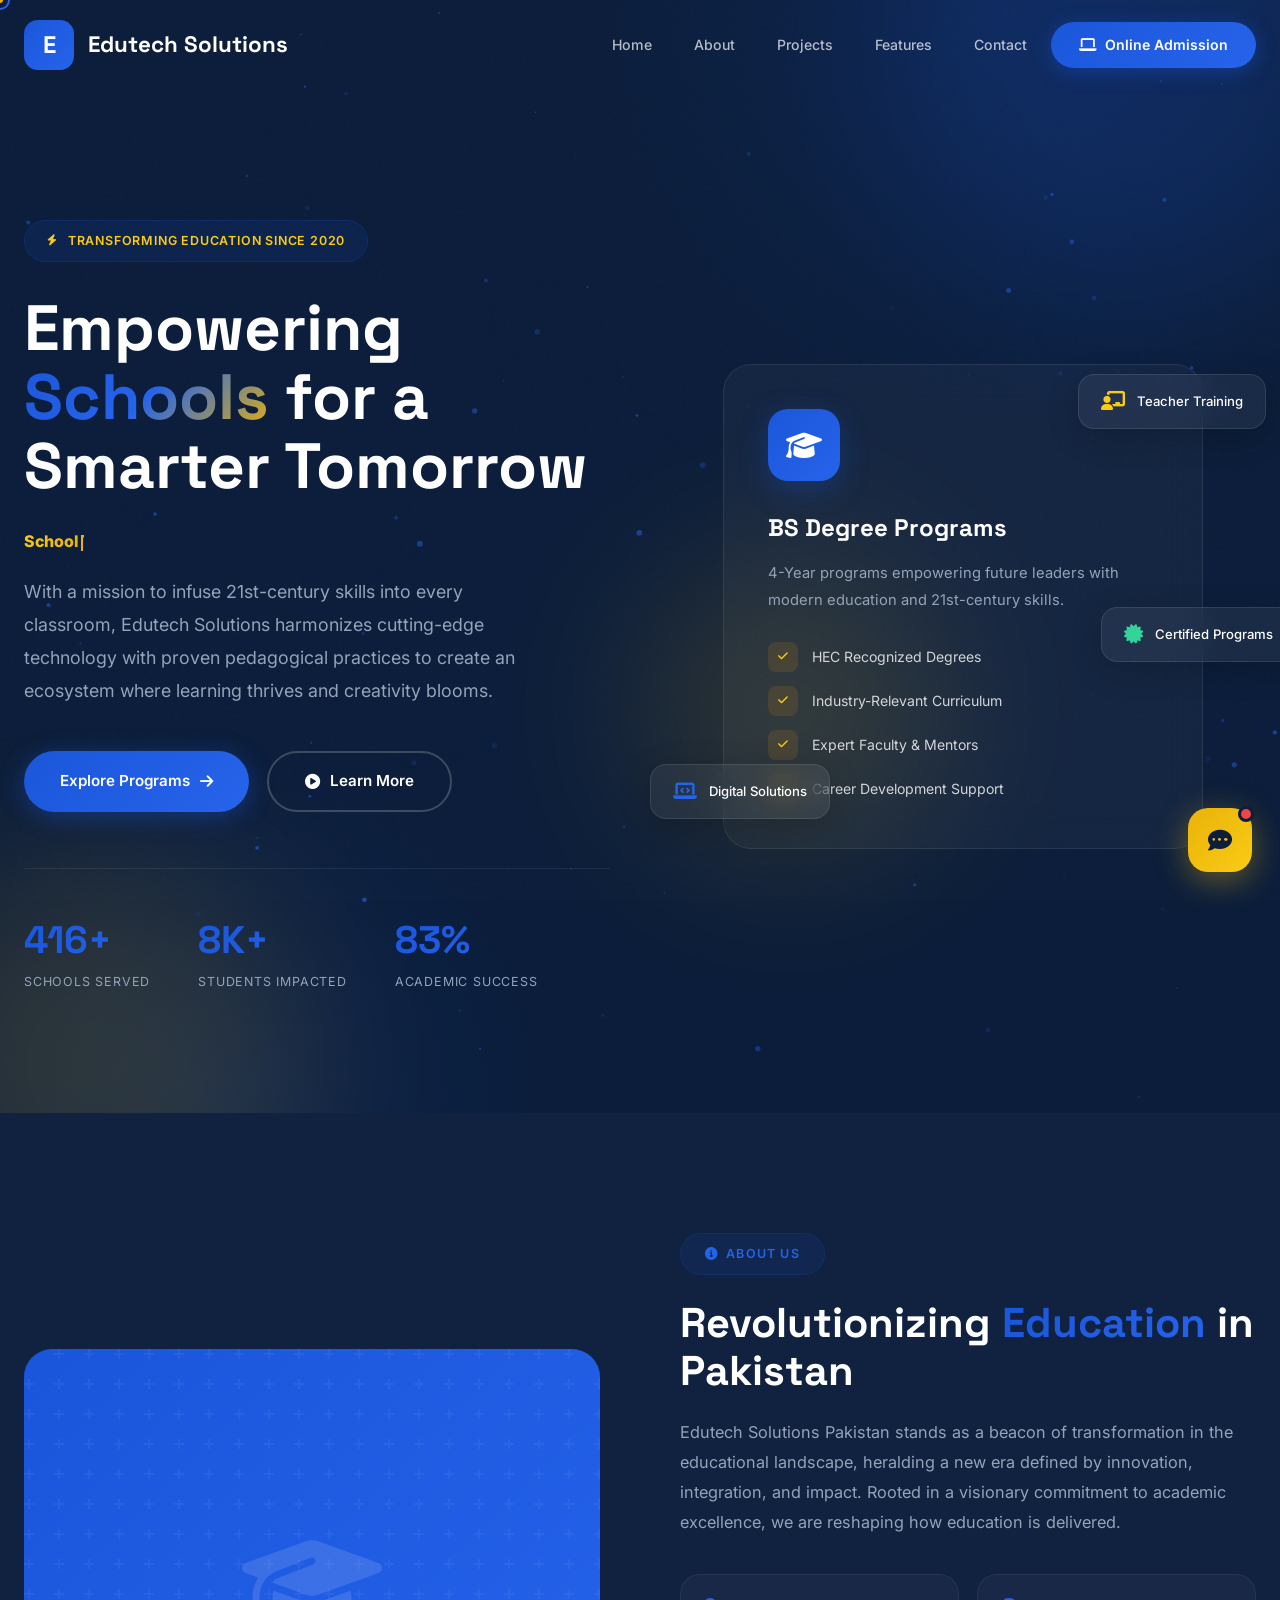
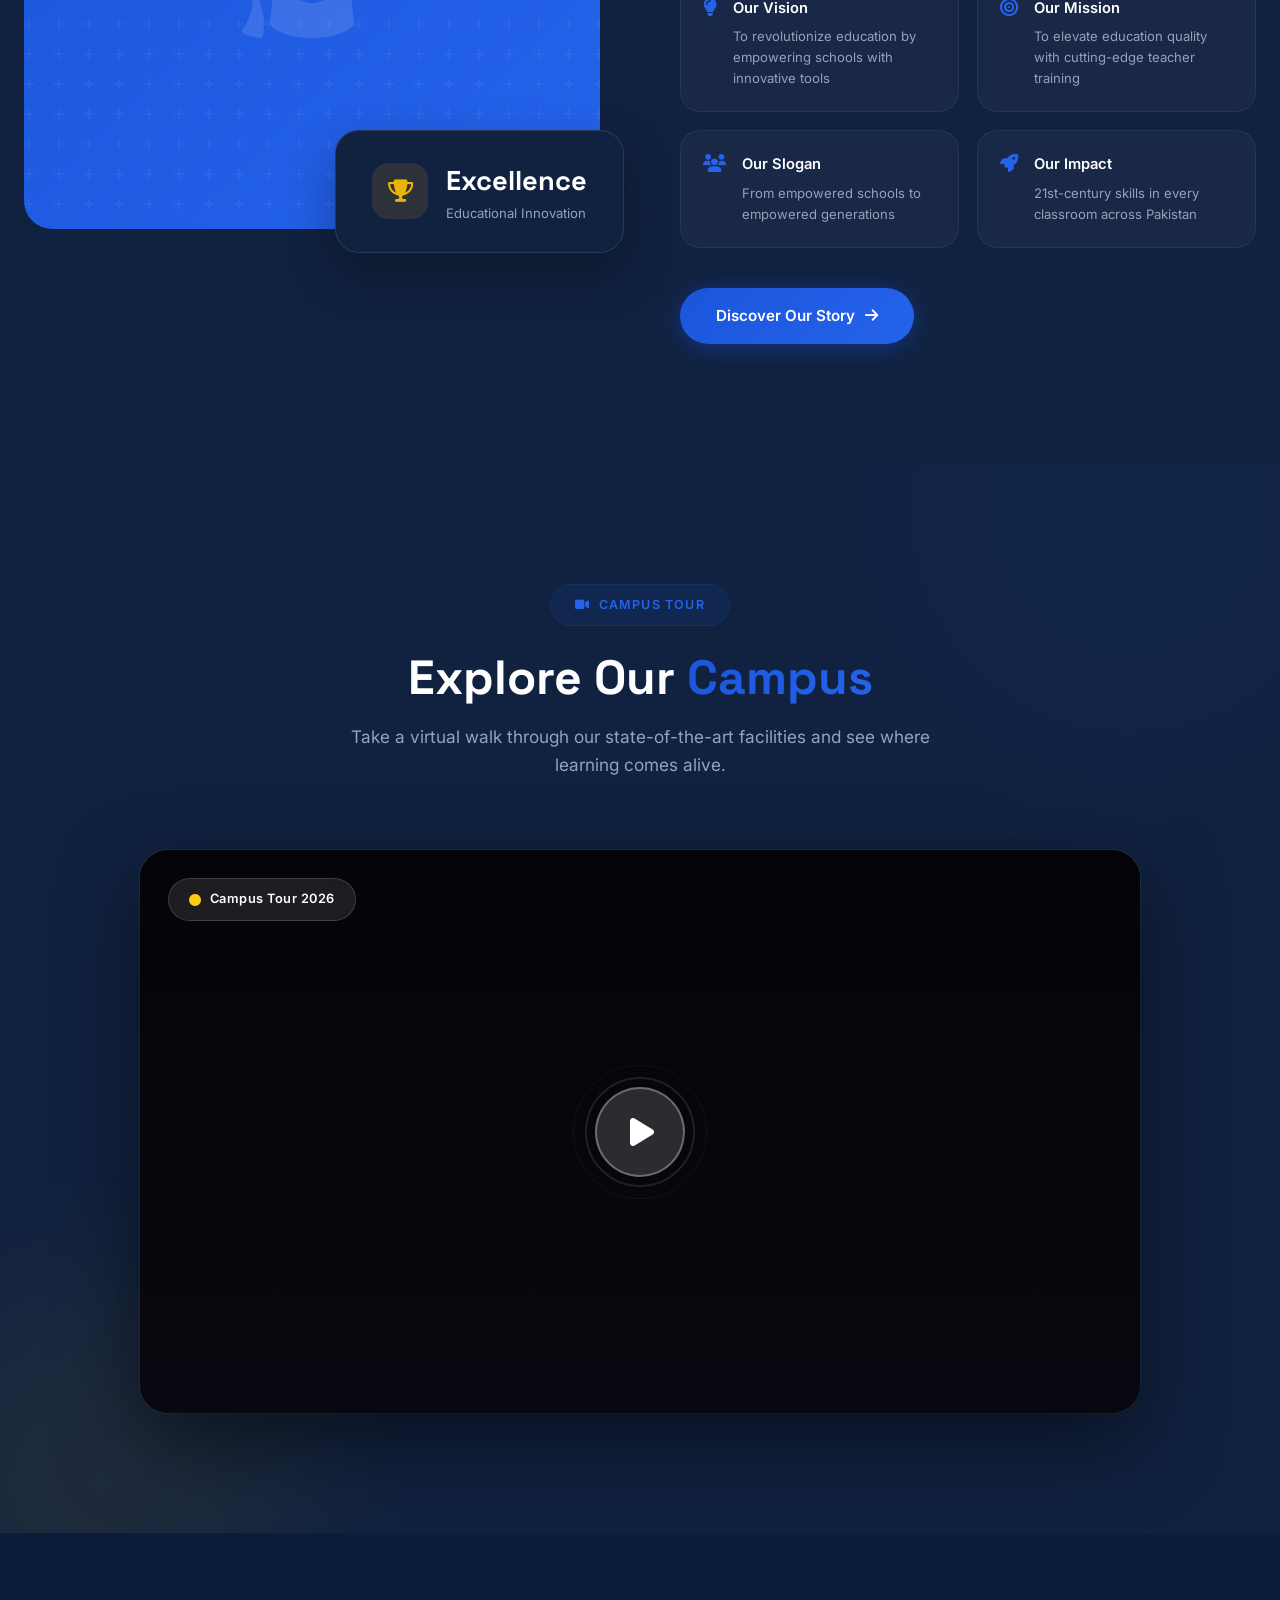
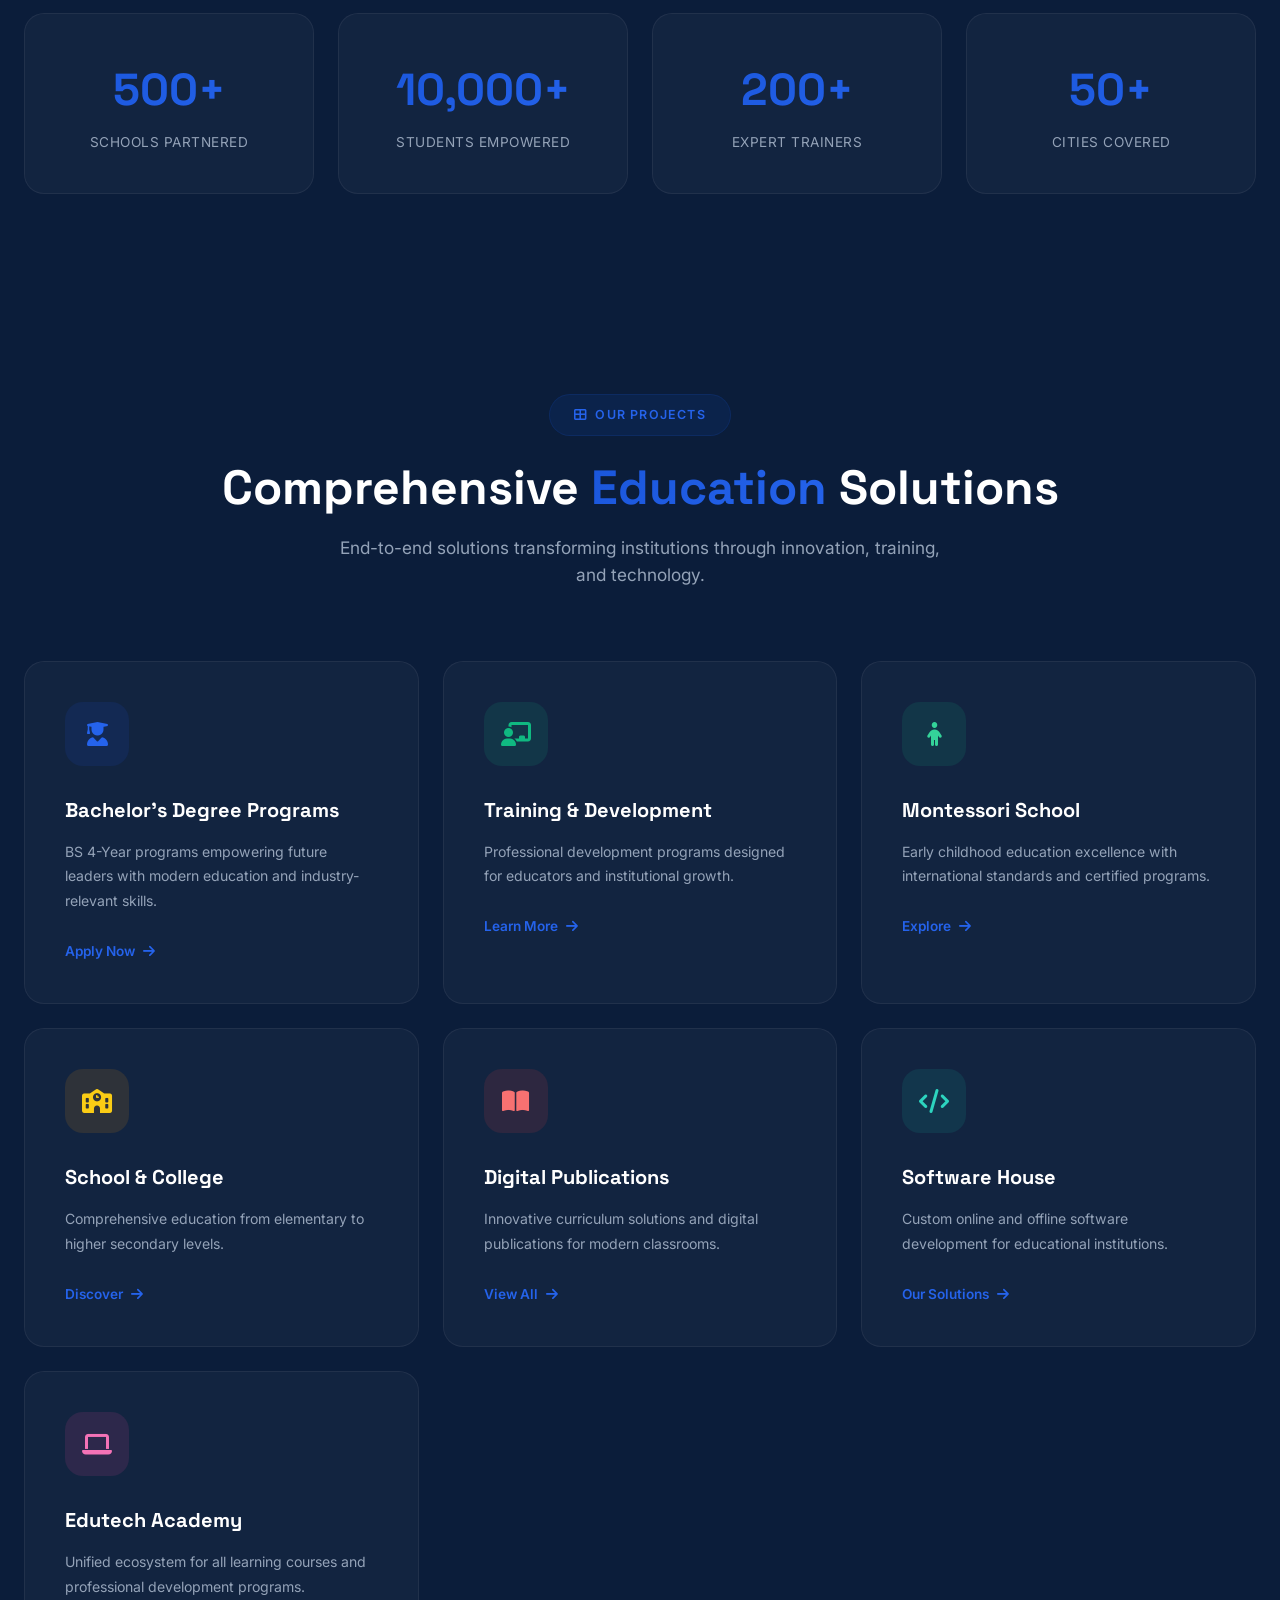
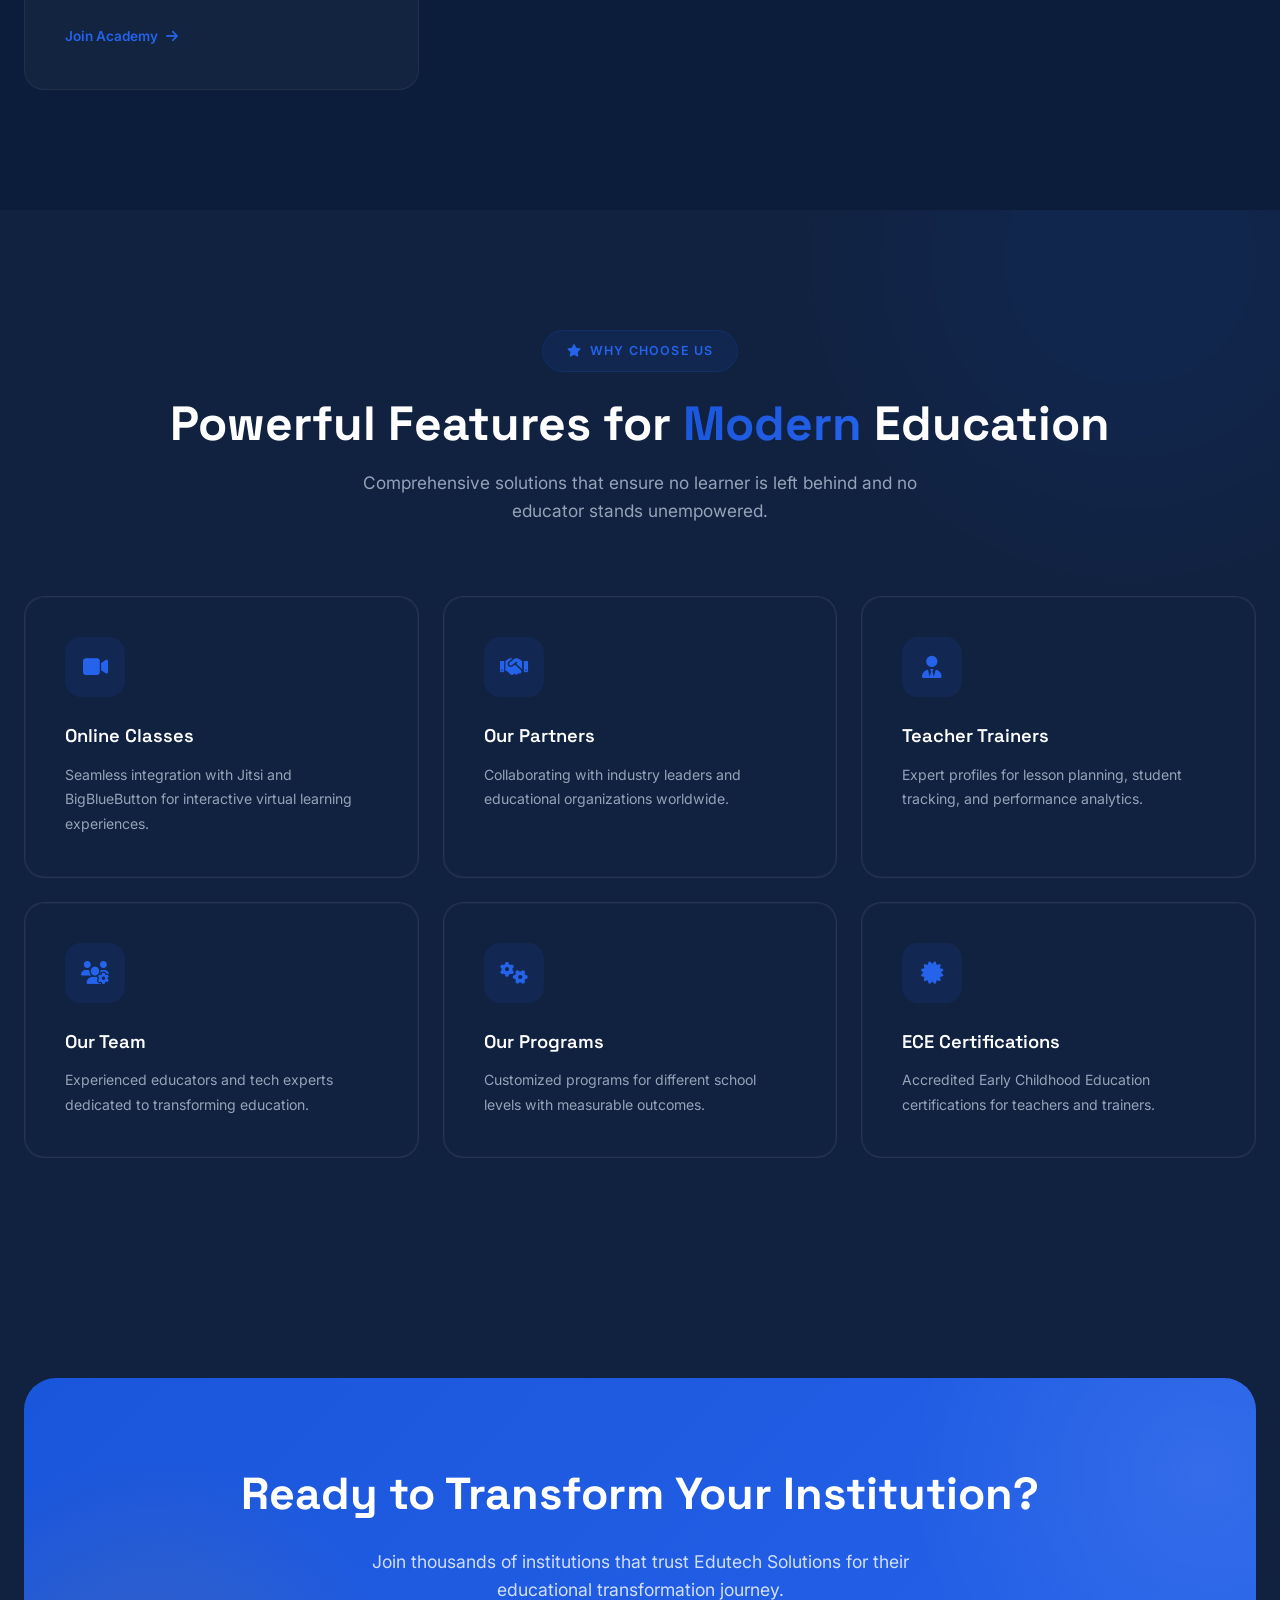
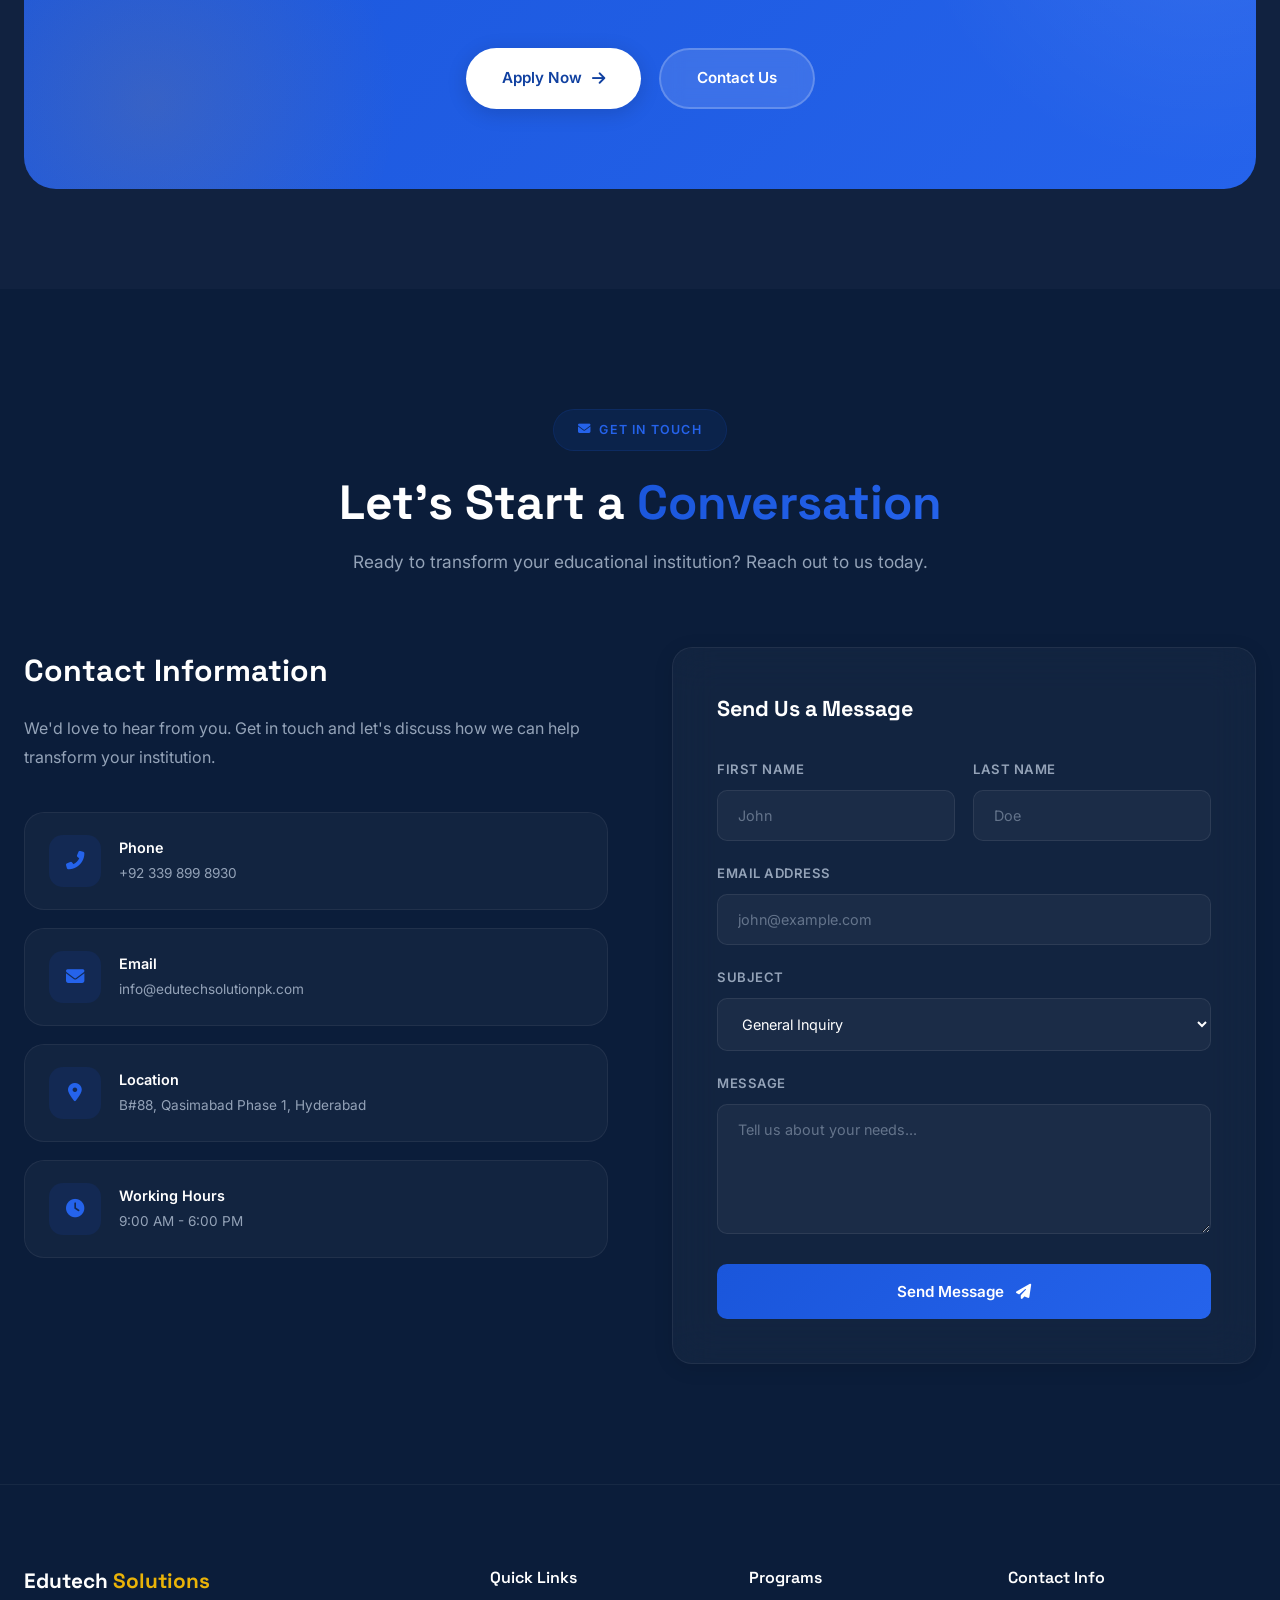
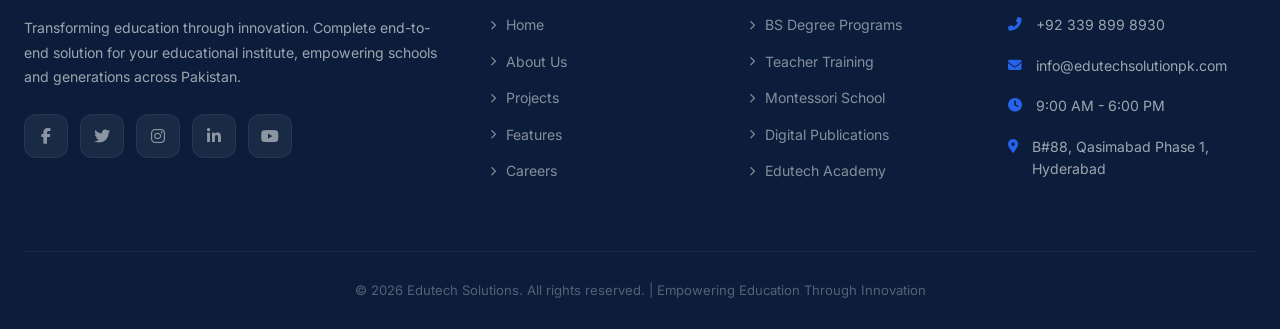
==== commit b6db4b06: "Fixed Solutions yellow color with class" ====
--- a/index.html
+++ b/index.html
@@ -189,6 +189,7 @@
             font-weight: 700;
             color: var(--white);
         }
+        .logo-text .yellow { color: #eab308; }
         .nav-links {
             display: flex;
             align-items: center;
@@ -2228,7 +2229,7 @@
         <div class="container">
             <div class="footer-grid">
                 <div class="footer-brand">
-                <span class="logo-text">Edutech <span style="color: var(--accent);">Solutions</span></span>
+                <span class="logo-text">Edutech <span class="yellow">Solutions</span></span>
                     <p>Transforming education through innovation. Complete end-to-end solution for your educational institute, empowering schools and generations across Pakistan.</p>
                     <div class="social-links">
                         <a href="#"><i class="fab fa-facebook-f"></i></a>
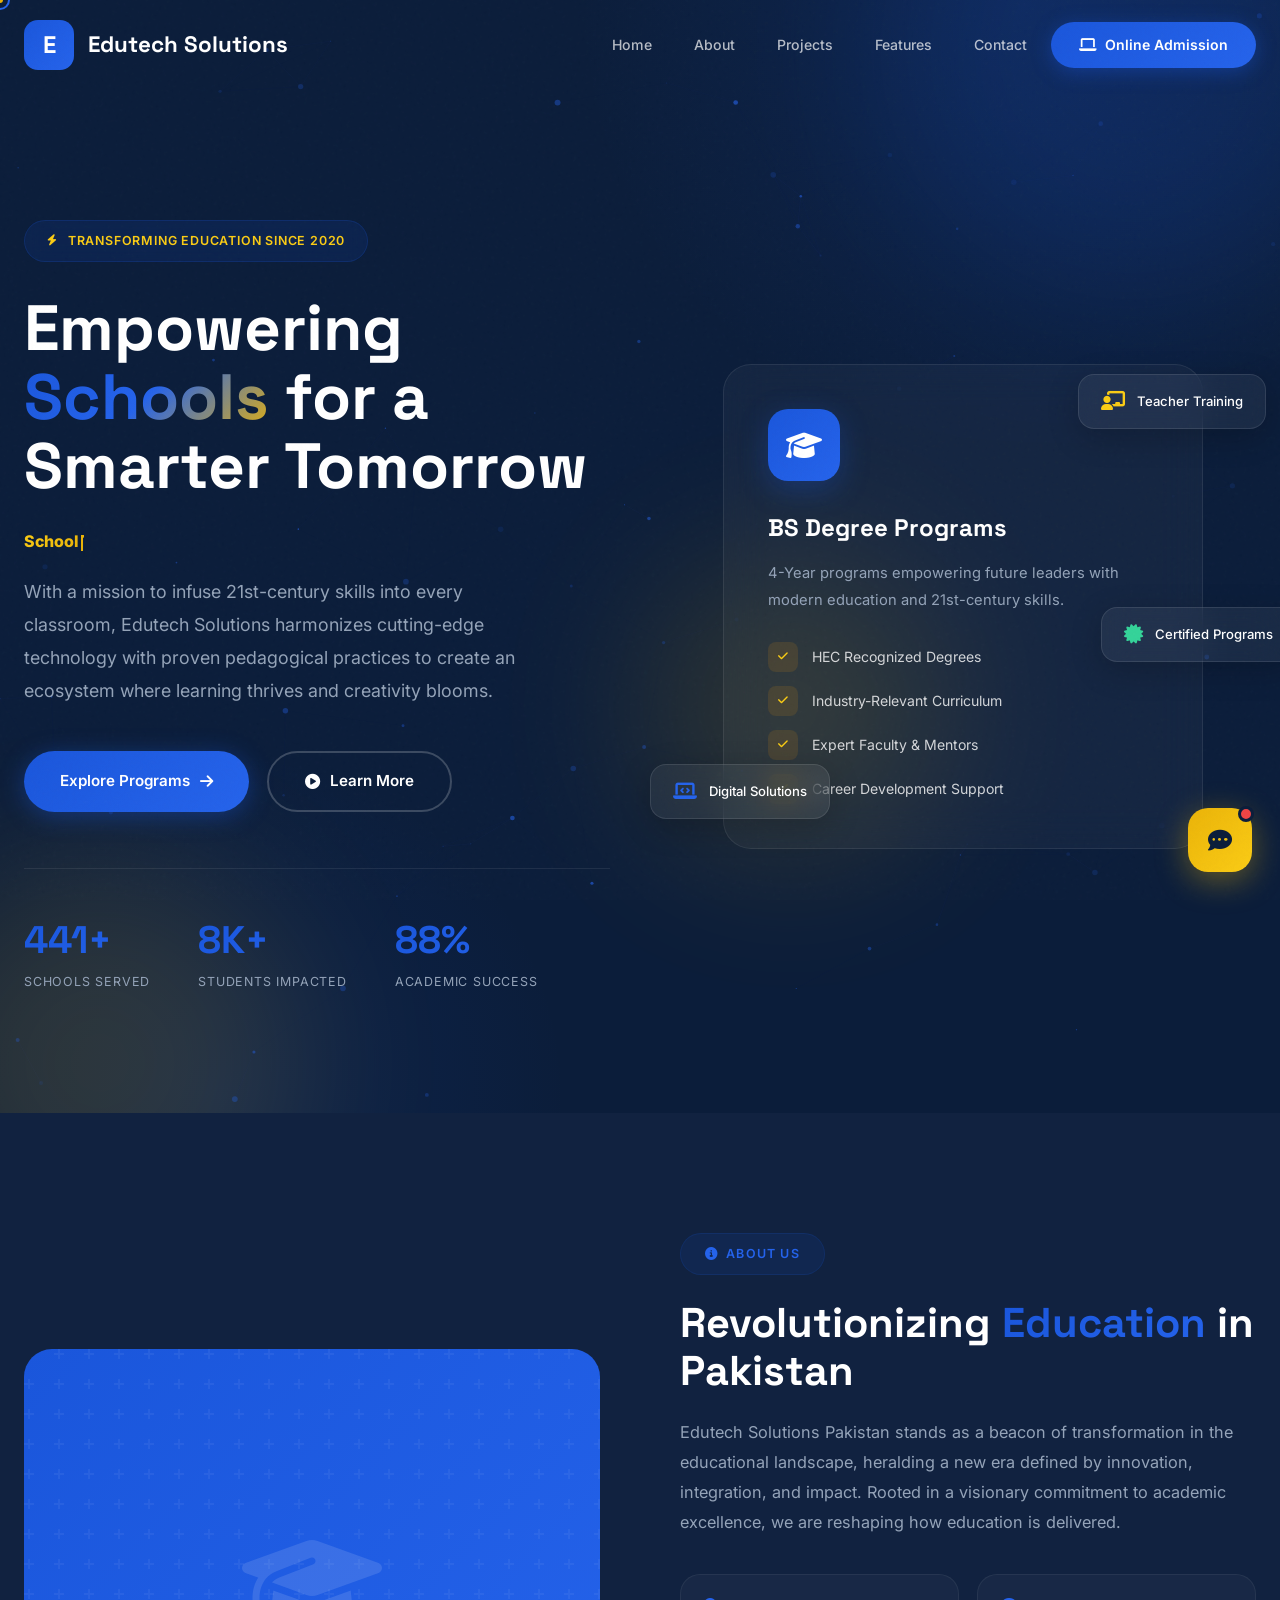
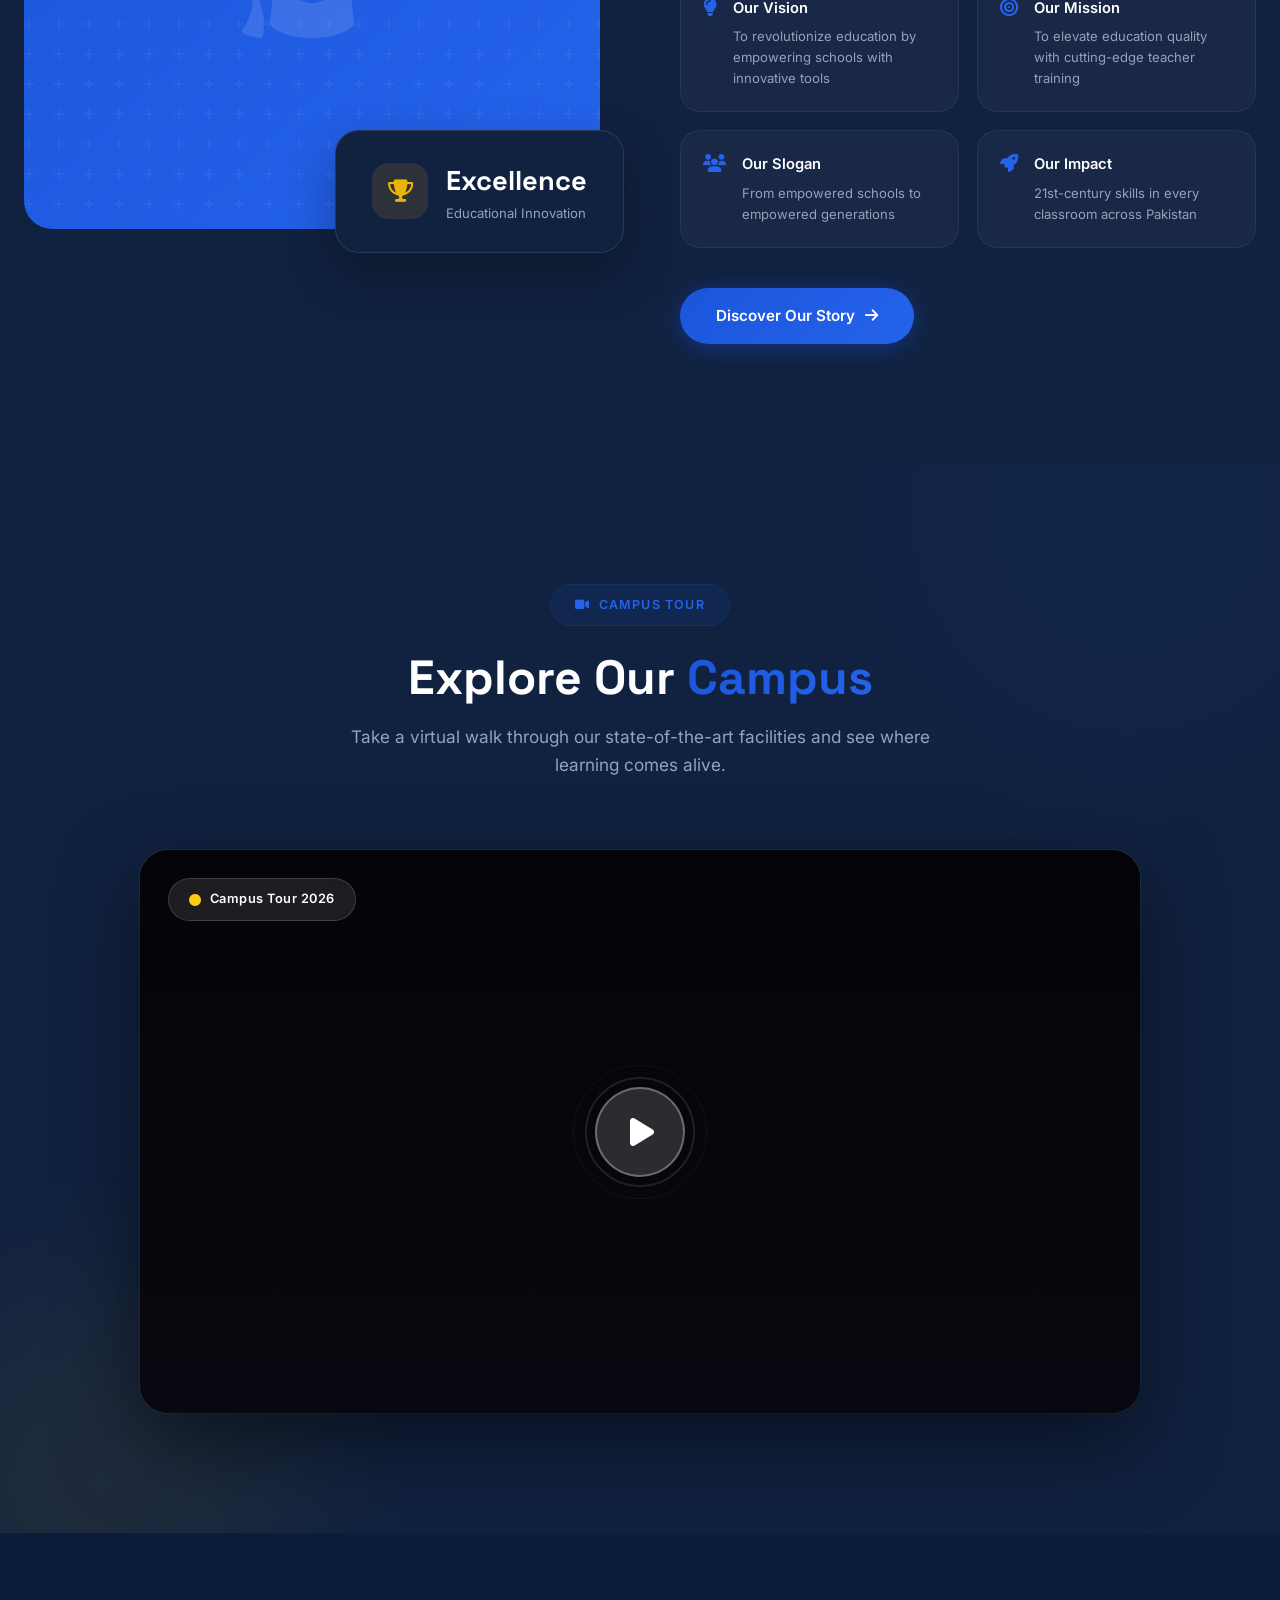
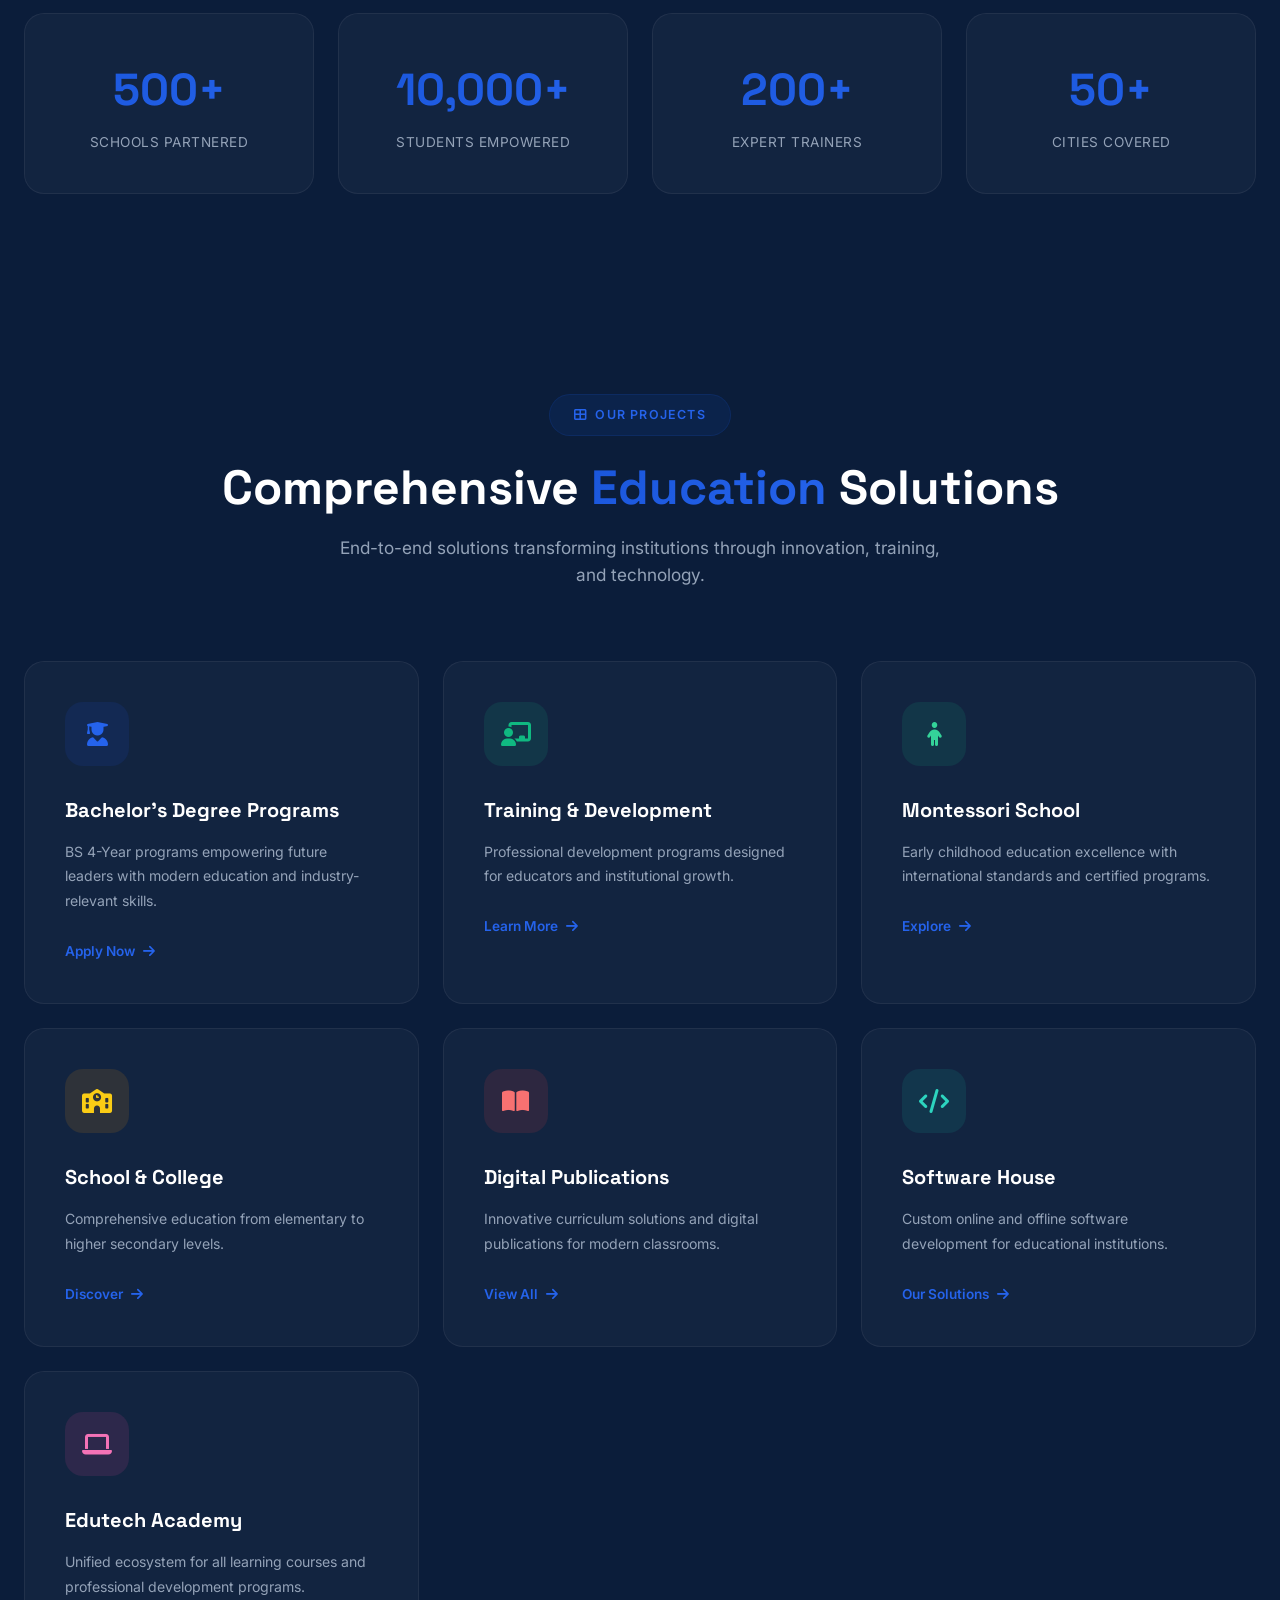
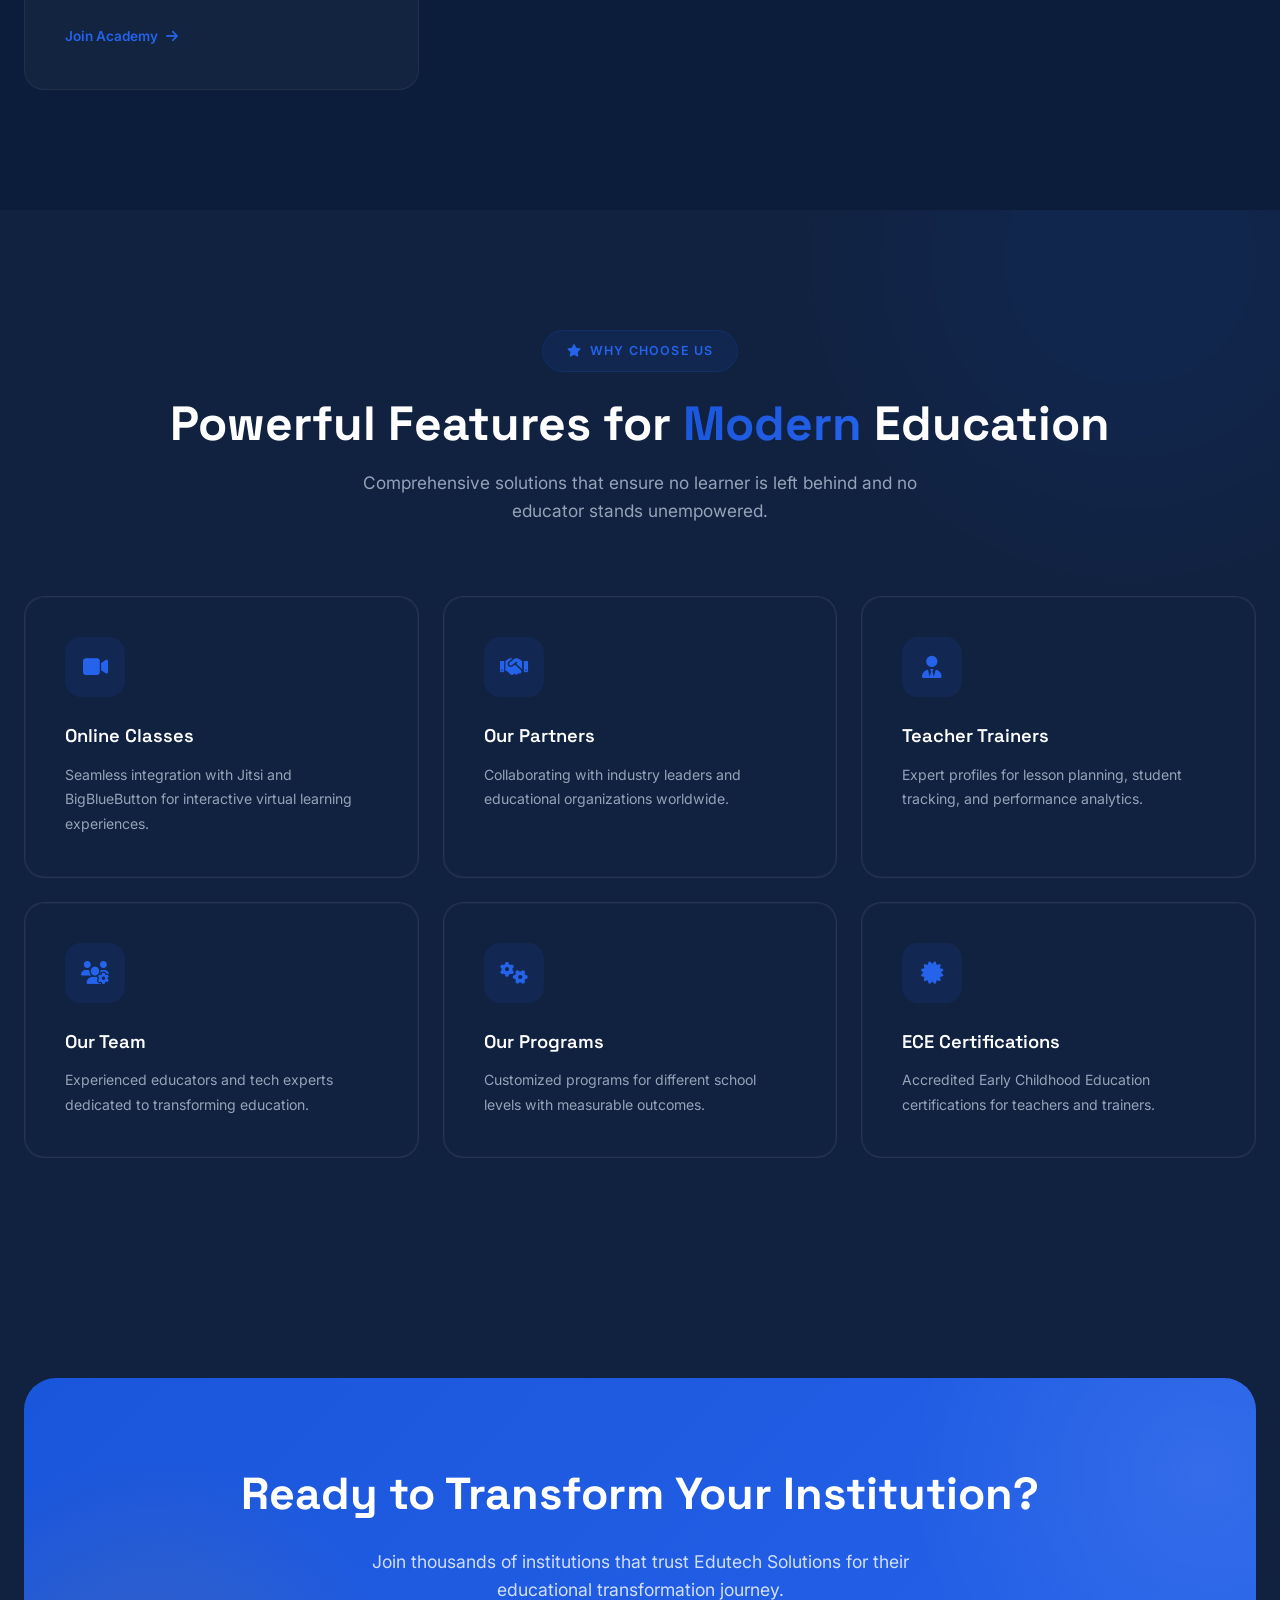
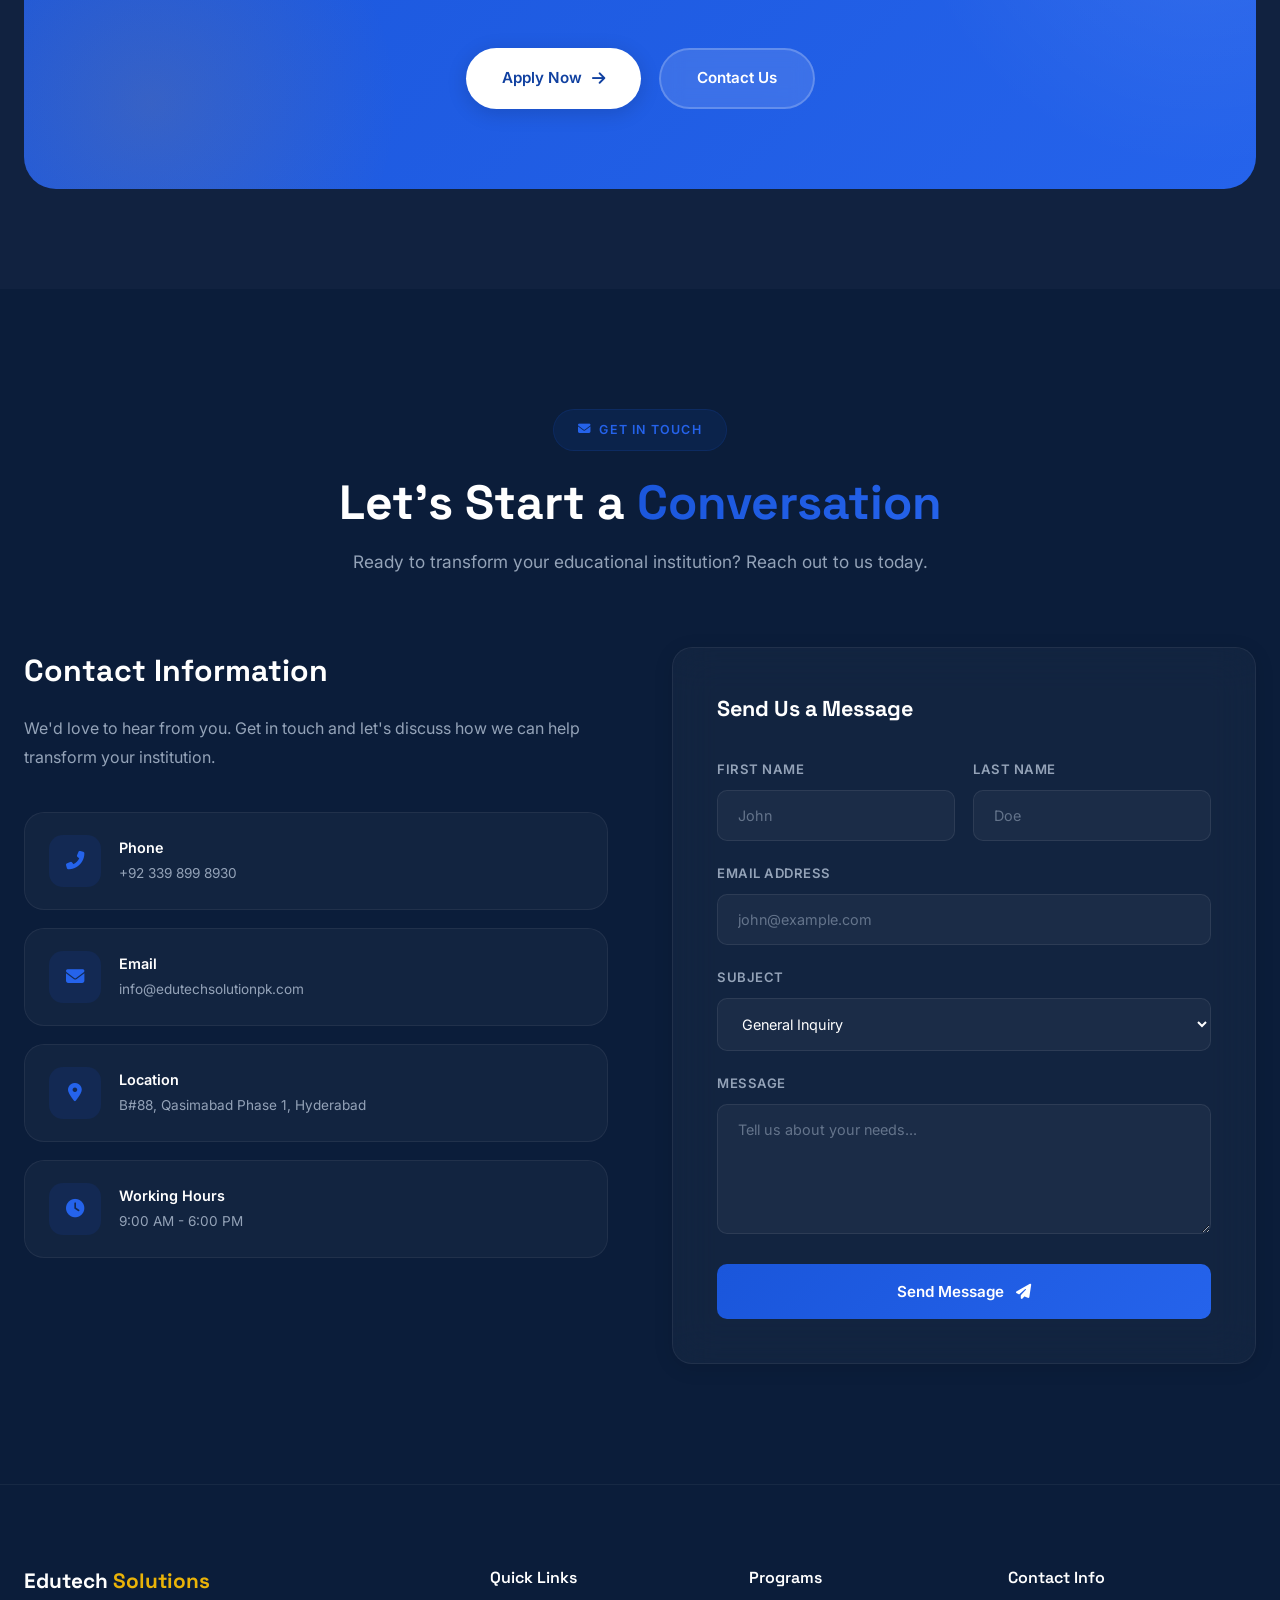
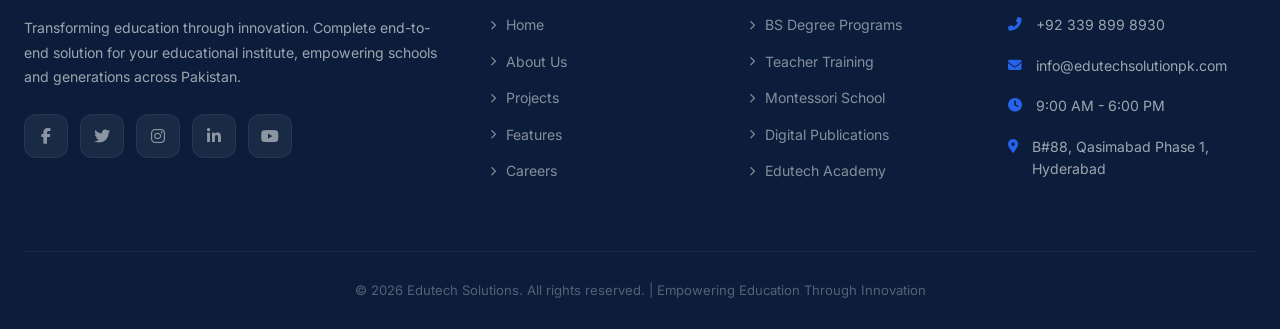
==== commit a729a402: "Added preloader with progress bar and animations" ====
--- a/index.html
+++ b/index.html
@@ -1511,6 +1511,93 @@
             .footer-grid { grid-template-columns: 1fr; }
             .stats-grid { grid-template-columns: 1fr 1fr; }
         }
+        /* PRELOADER */
+        .preloader {
+            position: fixed;
+            inset: 0;
+            background: #0b1d3a;
+            z-index: 999999;
+            display: flex;
+            align-items: center;
+            justify-content: center;
+            transition: opacity 0.6s ease, visibility 0.6s ease;
+        }
+        .preloader.hidden {
+            opacity: 0;
+            visibility: hidden;
+        }
+        .preloader-content { text-align: center; }
+        .preloader-logo { margin-bottom: 28px; }
+        .preloader-icon {
+            width: 80px;
+            height: 80px;
+            background: linear-gradient(135deg, #1a56db, #2563eb);
+            border-radius: 22px;
+            display: flex;
+            align-items: center;
+            justify-content: center;
+            color: #fff;
+            font-size: 2.2rem;
+            font-weight: 800;
+            font-family: 'Space Grotesk', sans-serif;
+            margin: 0 auto;
+            animation: preloaderPulse 1.5s ease-in-out infinite;
+            box-shadow: 0 10px 40px rgba(26,86,219,0.4);
+        }
+        @keyframes preloaderPulse {
+            0%, 100% { transform: scale(1); box-shadow: 0 10px 40px rgba(26,86,219,0.4); }
+            50% { transform: scale(1.08); box-shadow: 0 15px 50px rgba(26,86,219,0.6); }
+        }
+        .preloader-text {
+            font-family: 'Space Grotesk', sans-serif;
+            font-size: 1.6rem;
+            font-weight: 700;
+            color: #fff;
+            margin-bottom: 32px;
+        }
+        .preloader-text span { color: #eab308; }
+        .preloader-bar-track {
+            width: 240px;
+            height: 4px;
+            background: rgba(255,255,255,0.1);
+            border-radius: 4px;
+            margin: 0 auto 14px;
+            overflow: hidden;
+        }
+        .preloader-bar {
+            height: 100%;
+            width: 0%;
+            background: linear-gradient(90deg, #1a56db, #2563eb, #eab308);
+            border-radius: 4px;
+            transition: width 0.3s ease;
+        }
+        .preloader-percent {
+            font-size: 0.8rem;
+            color: rgba(255,255,255,0.5);
+            font-weight: 500;
+            margin-bottom: 24px;
+            font-variant-numeric: tabular-nums;
+        }
+        .preloader-dots {
+            display: flex;
+            gap: 8px;
+            justify-content: center;
+        }
+        .preloader-dots span {
+            width: 8px;
+            height: 8px;
+            background: rgba(255,255,255,0.2);
+            border-radius: 50%;
+            animation: preloaderDot 1.4s ease-in-out infinite;
+        }
+        .preloader-dots span:nth-child(1) { animation-delay: 0s; }
+        .preloader-dots span:nth-child(2) { animation-delay: 0.2s; background: #2563eb; }
+        .preloader-dots span:nth-child(3) { animation-delay: 0.4s; background: #eab308; }
+        @keyframes preloaderDot {
+            0%, 100% { transform: translateY(0); opacity: 0.4; }
+            50% { transform: translateY(-10px); opacity: 1; }
+        }
+
         /* AI CHATBOT */
         .chat-fab {
             position: fixed;
@@ -1833,6 +1920,23 @@
     <div class="cursor" id="cursor"></div>
     <div class="cursor-dot" id="cursorDot"></div>
     <div class="scroll-progress" id="scrollProgress"></div>
+
+    <!-- PRELOADER -->
+    <div class="preloader" id="preloader">
+        <div class="preloader-content">
+            <div class="preloader-logo">
+                <div class="preloader-icon">E</div>
+            </div>
+            <div class="preloader-text">Edutech <span>Solutions</span></div>
+            <div class="preloader-bar-track">
+                <div class="preloader-bar" id="preloaderBar"></div>
+            </div>
+            <div class="preloader-percent" id="preloaderPercent">0%</div>
+            <div class="preloader-dots">
+                <span></span><span></span><span></span>
+            </div>
+        </div>
+    </div>
 
     <button class="back-to-top" id="backToTop"><i class="fas fa-arrow-up"></i></button>
 
@@ -2316,6 +2420,53 @@
     <script>
         AOS.init({ once: true, duration: 800, easing: 'ease-out-cubic' });
 
+        /* PRELOADER */
+        const preloader = document.getElementById('preloader');
+        const preloaderBar = document.getElementById('preloaderBar');
+        const preloaderPercent = document.getElementById('preloaderPercent');
+        let loadProgress = 0;
+
+        function updatePreloader(target) {
+            const step = () => {
+                if (loadProgress < target) {
+                    loadProgress += Math.random() * 8 + 2;
+                    if (loadProgress > target) loadProgress = target;
+                    preloaderBar.style.width = Math.min(loadProgress, 100) + '%';
+                    preloaderPercent.textContent = Math.floor(Math.min(loadProgress, 100)) + '%';
+                    if (loadProgress < target) requestAnimationFrame(step);
+                }
+            };
+            step();
+        }
+
+        updatePreloader(30);
+
+        window.addEventListener('load', () => {
+            updatePreloader(100);
+            setTimeout(() => {
+                preloader.classList.add('hidden');
+                document.body.style.overflow = 'auto';
+            }, 600);
+        });
+
+        setTimeout(() => {
+            updatePreloader(85);
+        }, 1500);
+
+        setTimeout(() => {
+            if (loadProgress < 100) {
+                preloaderBar.style.width = '100%';
+                preloaderPercent.textContent = '100%';
+                loadProgress = 100;
+                setTimeout(() => {
+                    preloader.classList.add('hidden');
+                    document.body.style.overflow = 'auto';
+                }, 400);
+            }
+        }, 5000);
+
+        document.body.style.overflow = 'hidden';
+
         /* CUSTOM CURSOR */
         const cursor = document.getElementById('cursor');
         const cursorDot = document.getElementById('cursorDot');
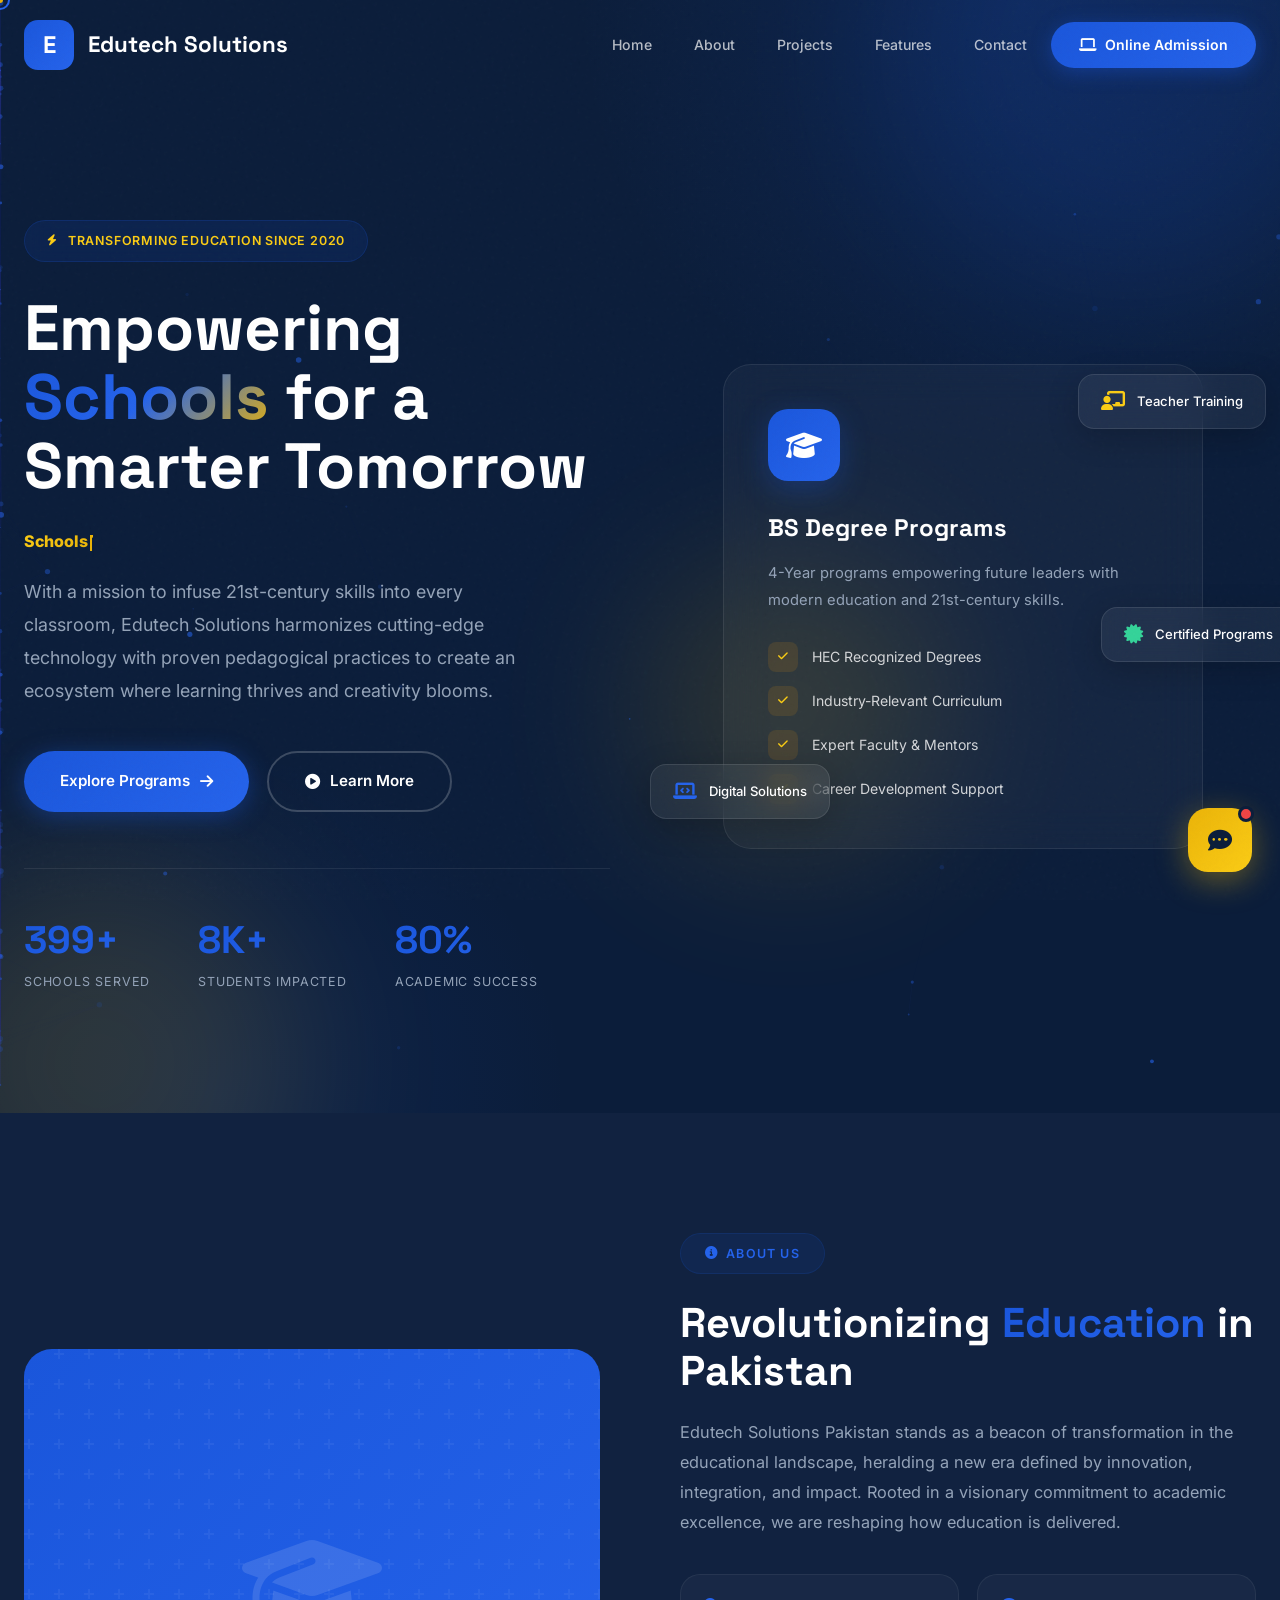
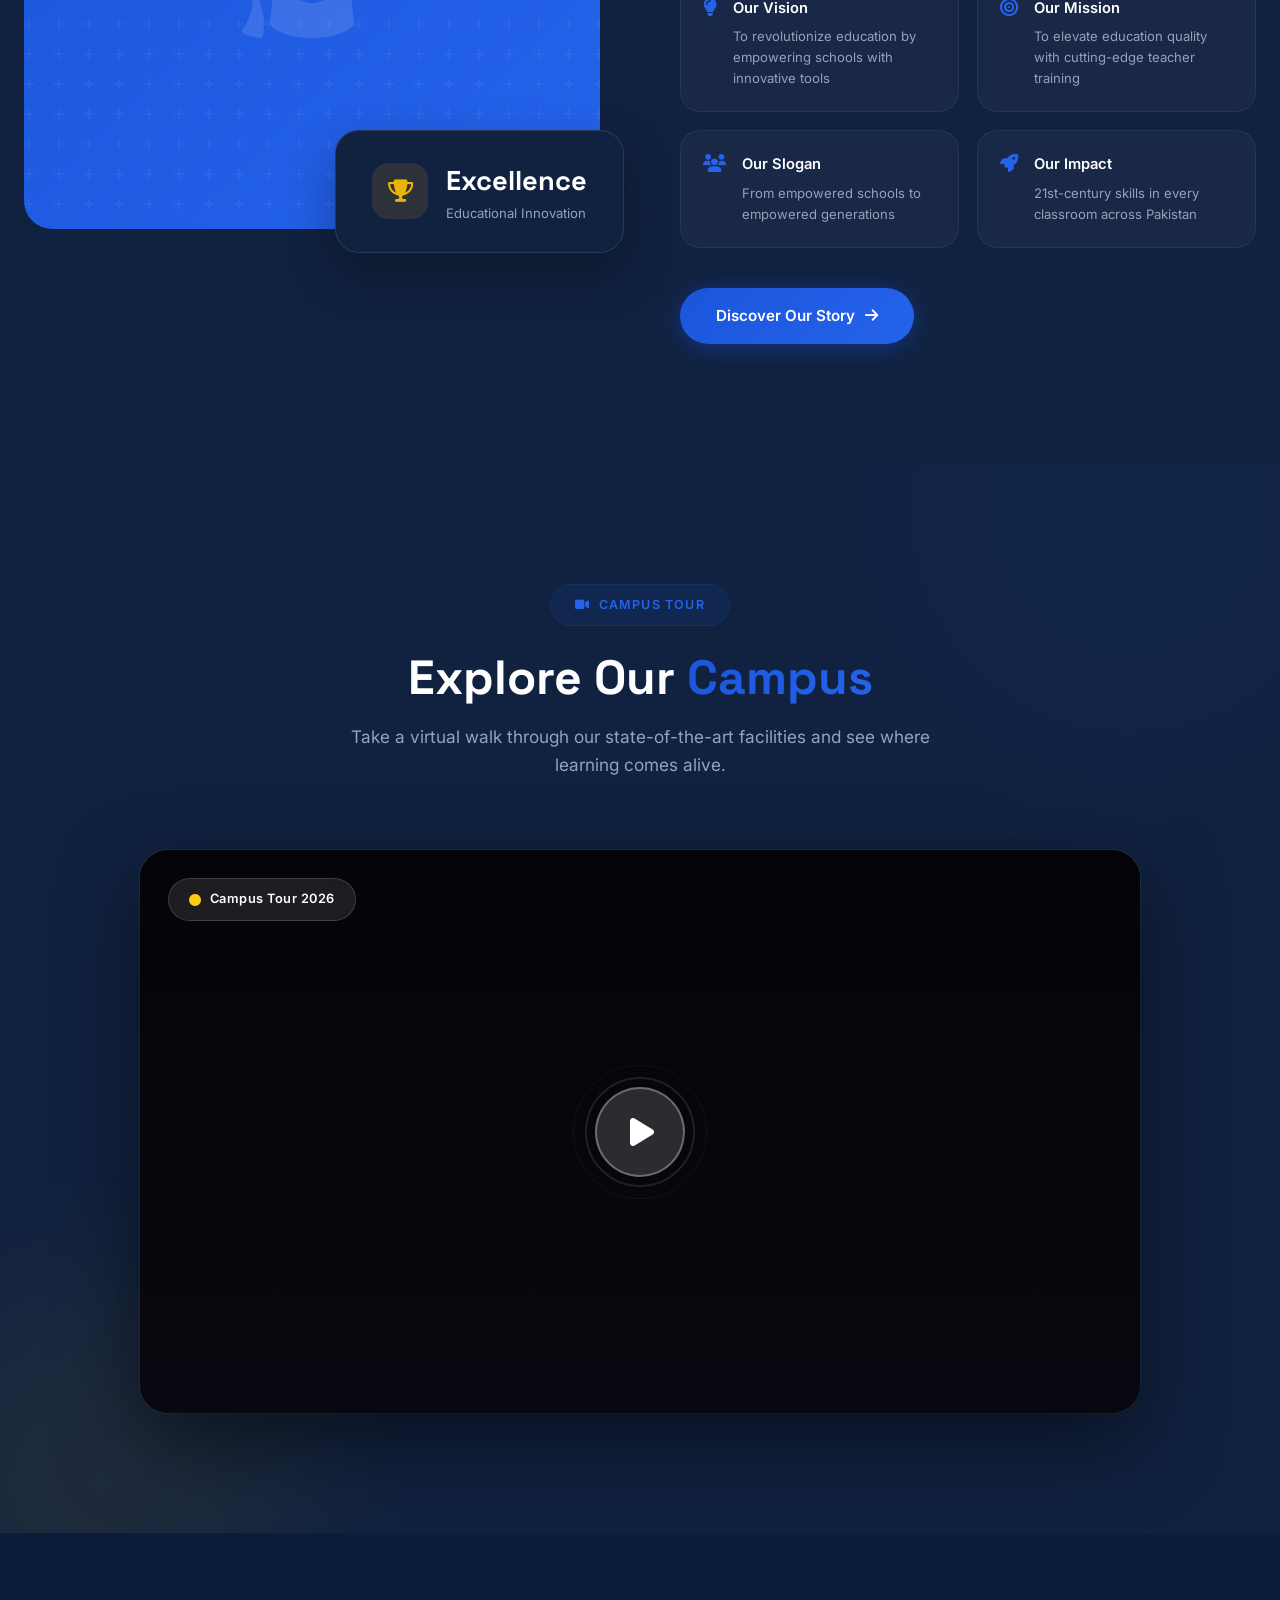
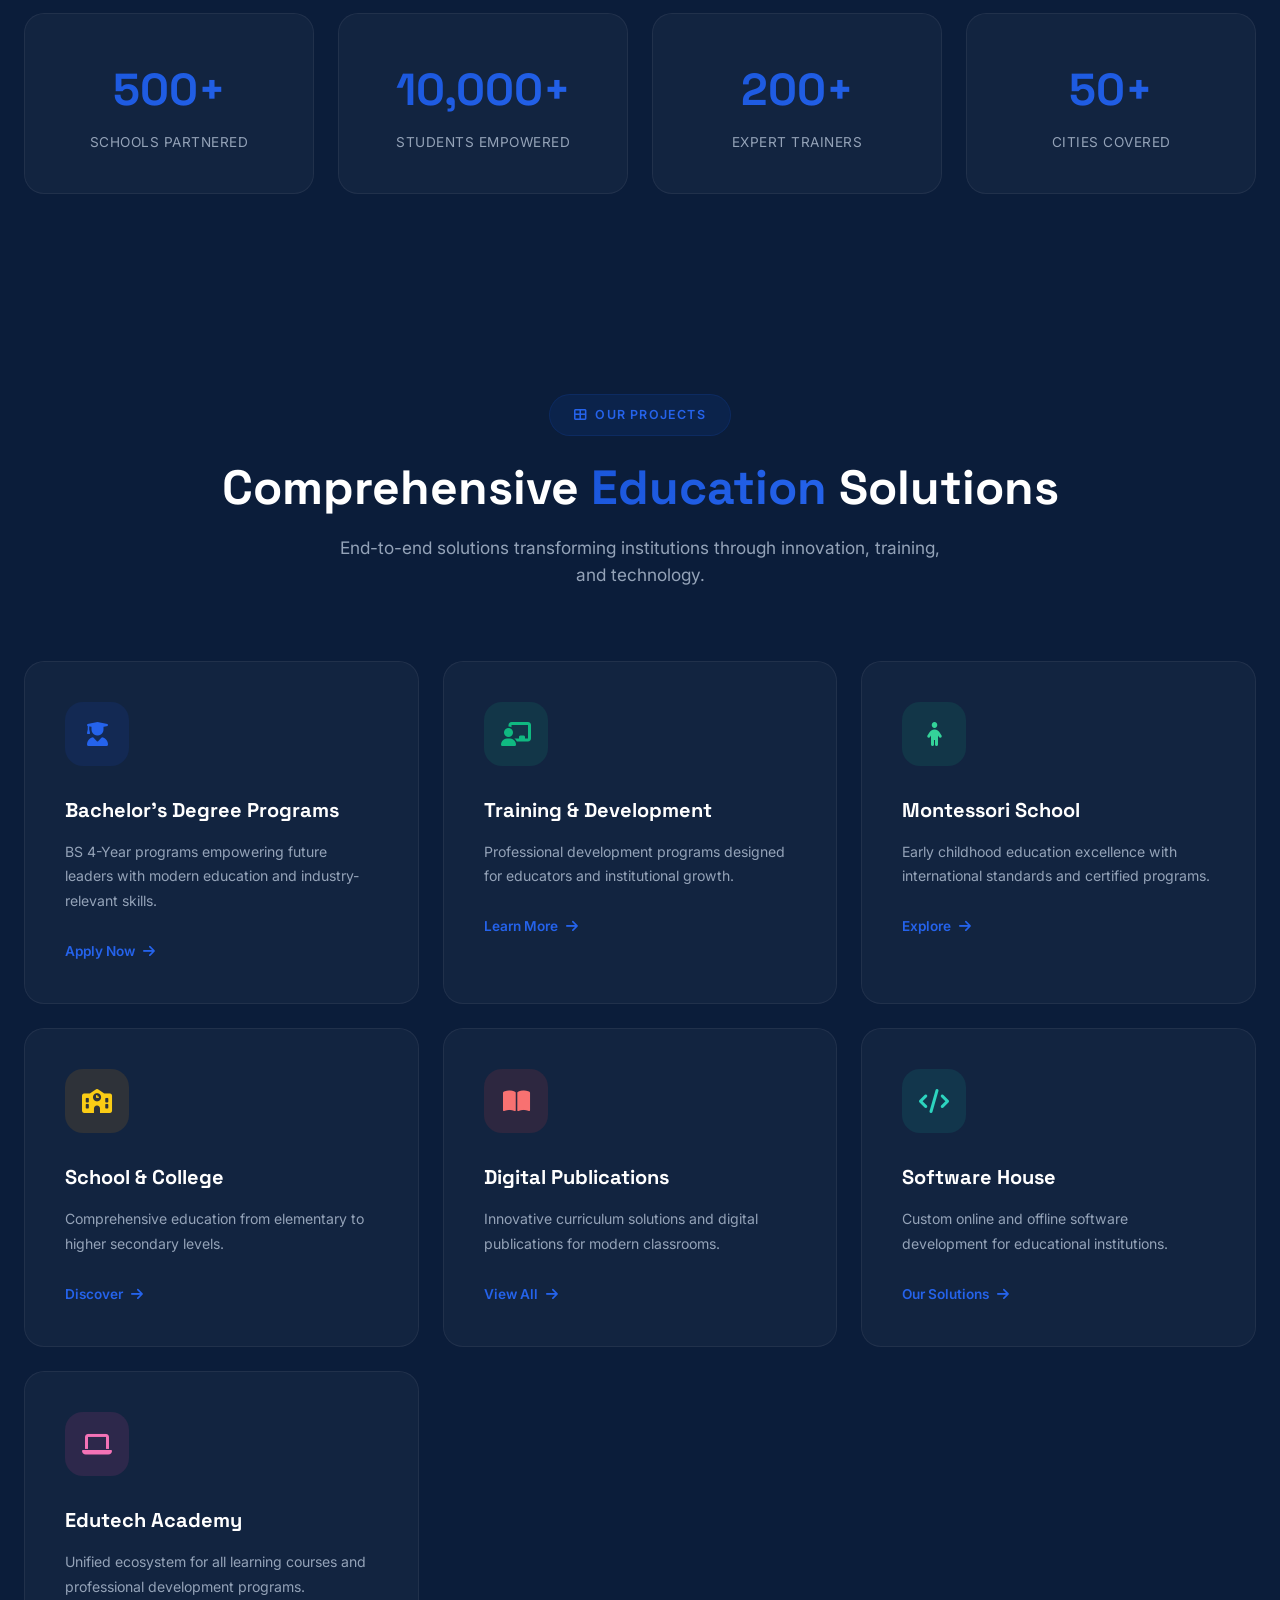
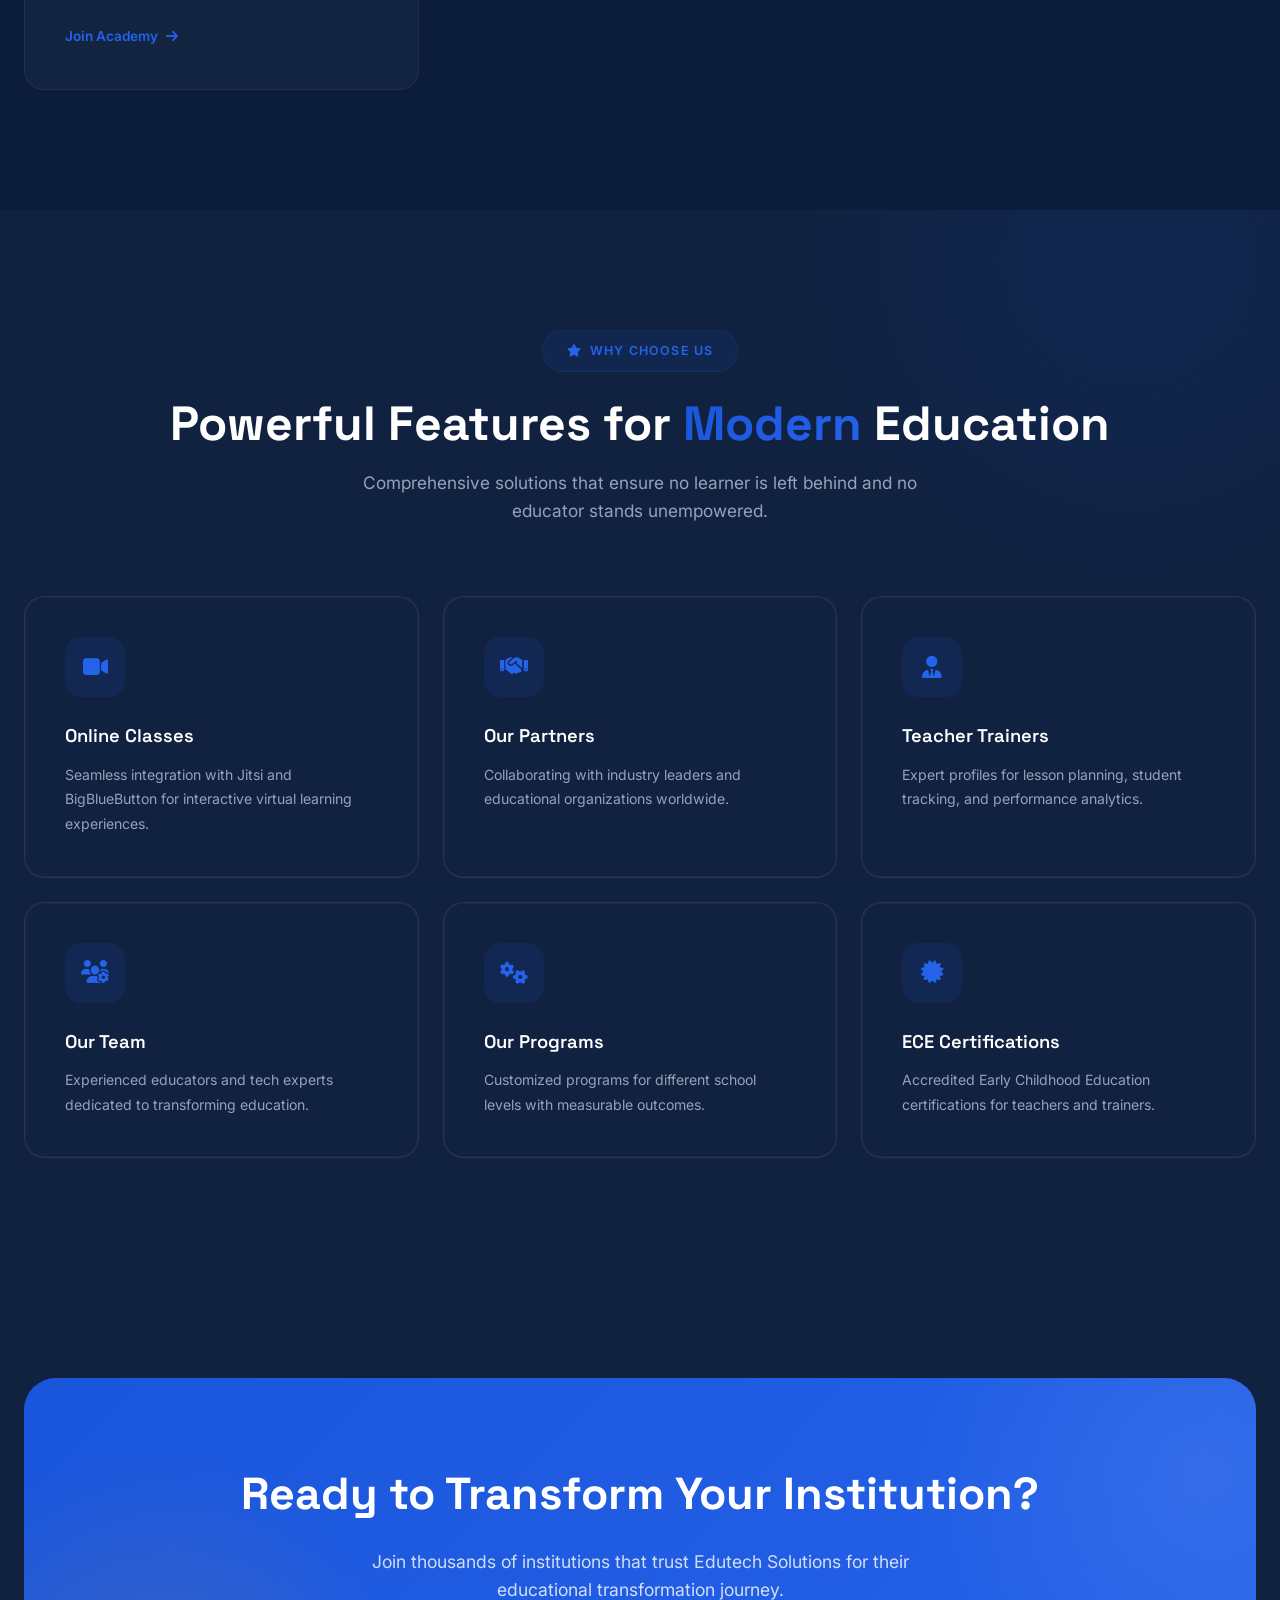
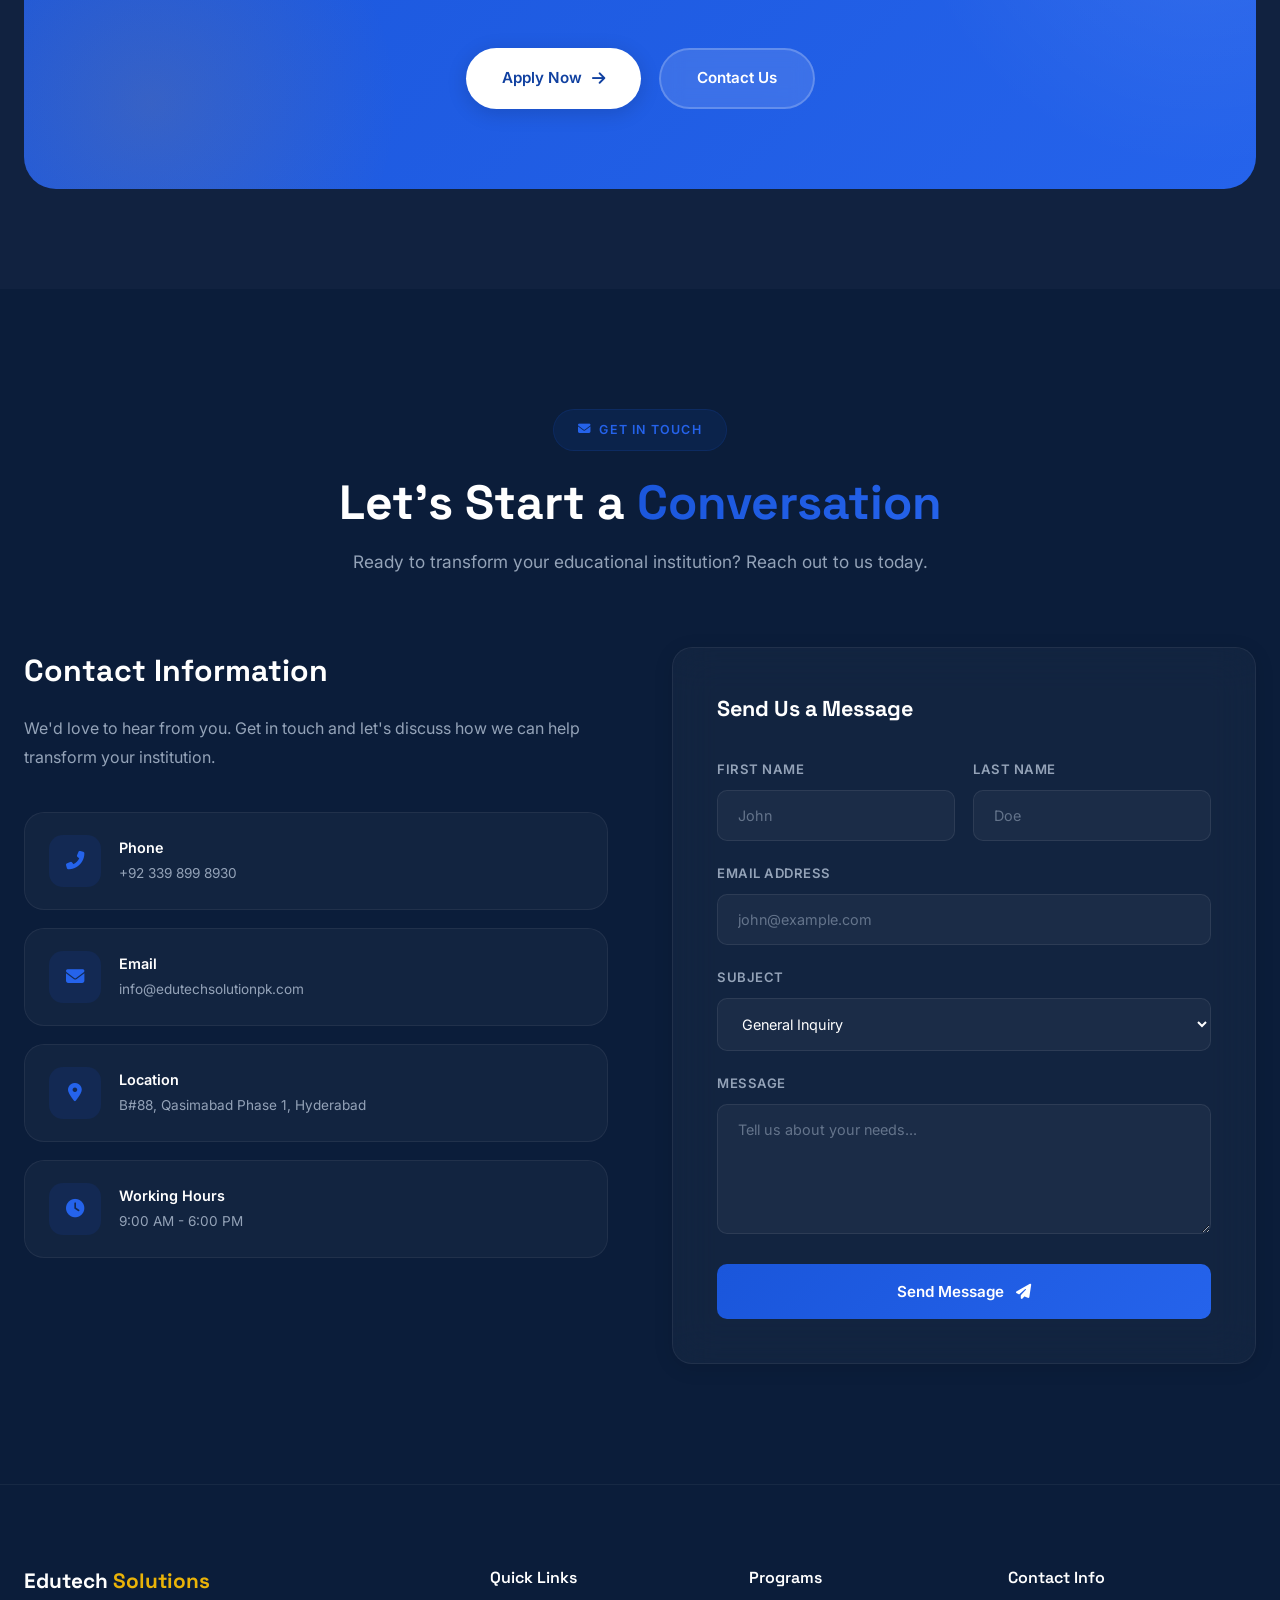
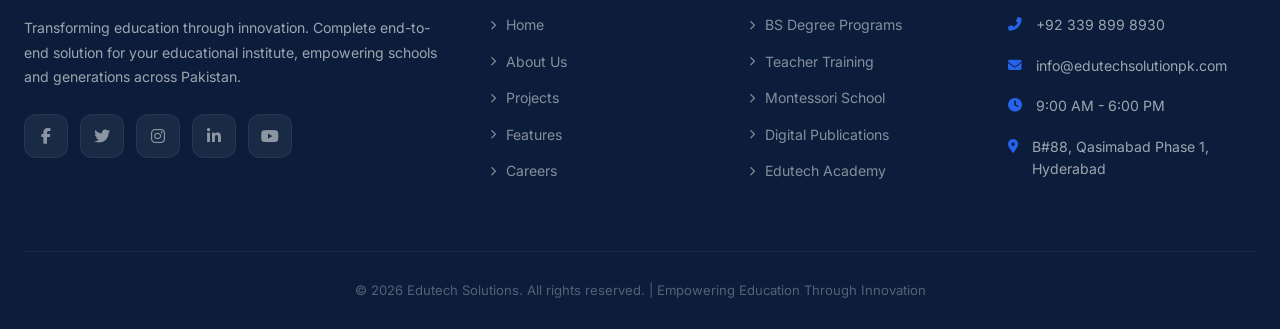
==== commit 11710c8a: "Added yellow Solutions to header across all pages" ====
--- a/index.html
+++ b/index.html
@@ -1927,7 +1927,7 @@
             <div class="preloader-logo">
                 <div class="preloader-icon">E</div>
             </div>
-            <div class="preloader-text">Edutech <span>Solutions</span></div>
+            <div class="preloader-text">Edutech <span><style font-color: yellow; >Solutions</style></span></div>
             <div class="preloader-bar-track">
                 <div class="preloader-bar" id="preloaderBar"></div>
             </div>
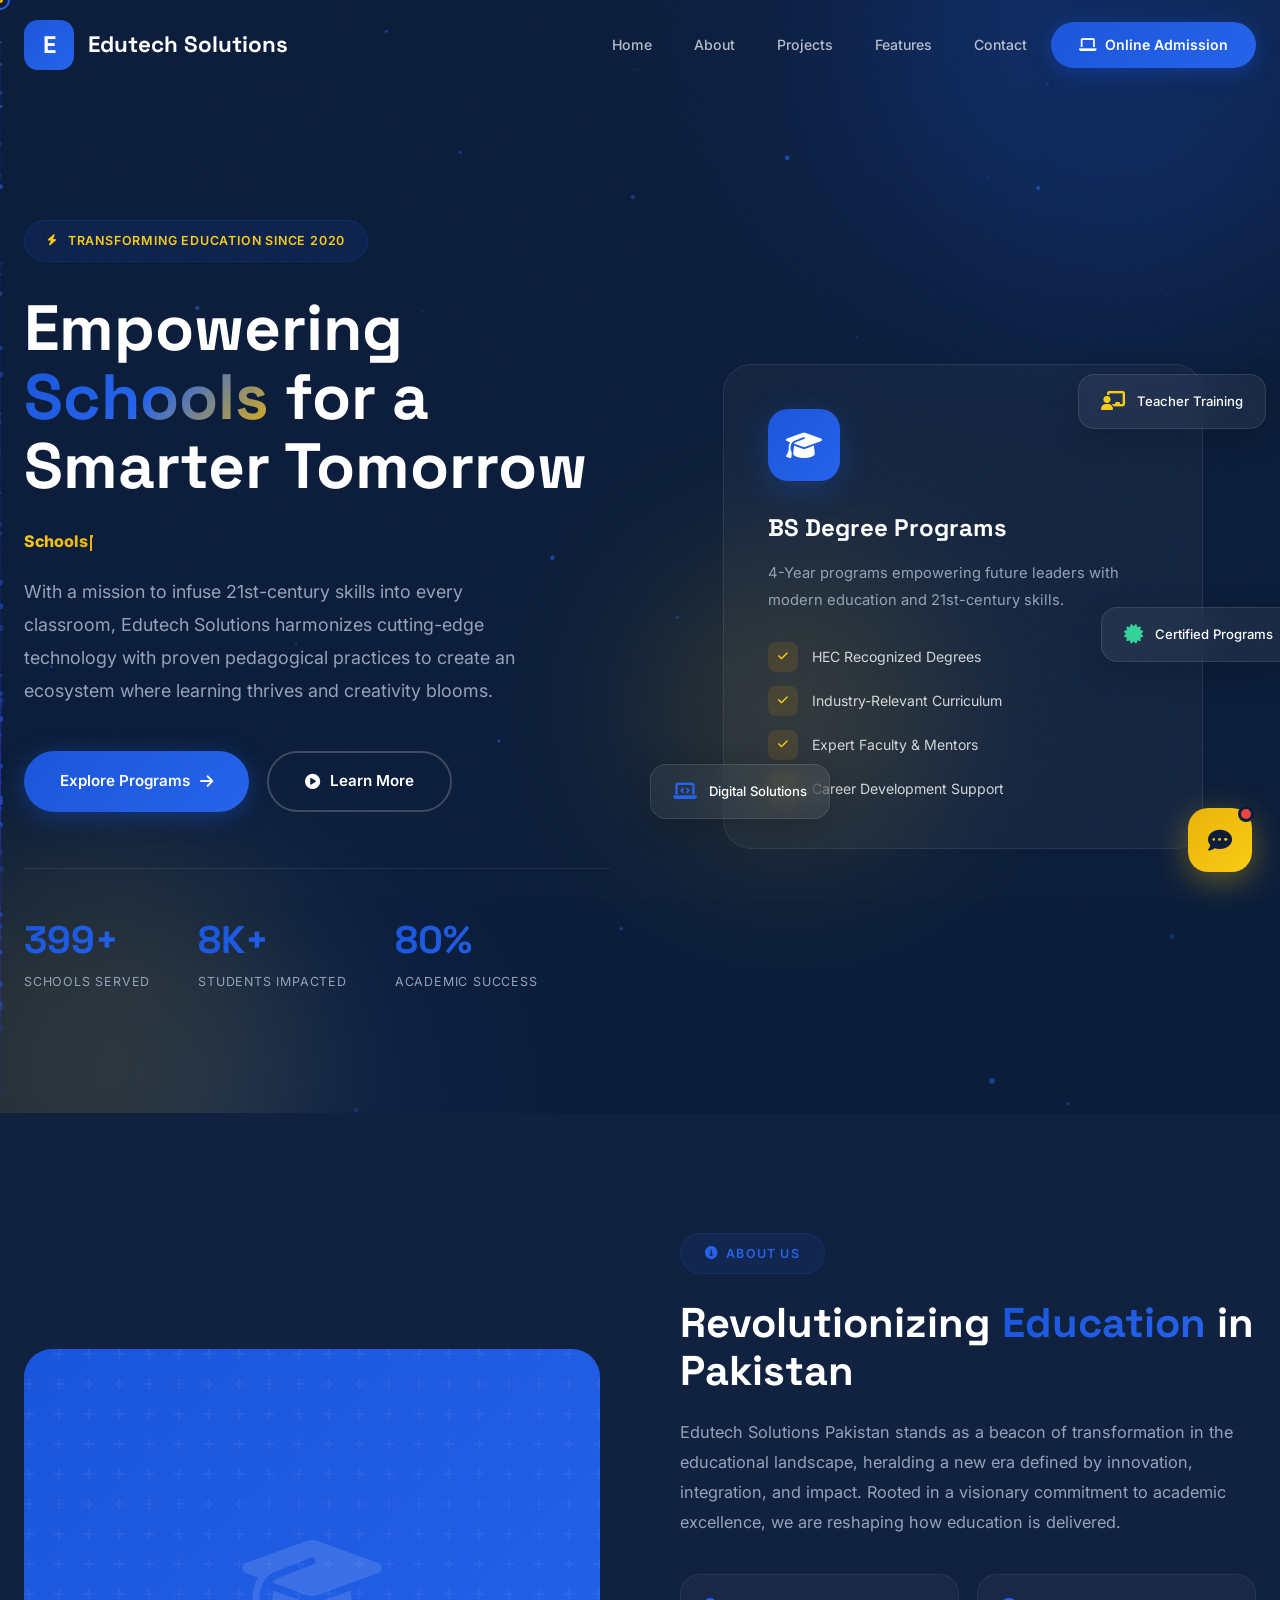
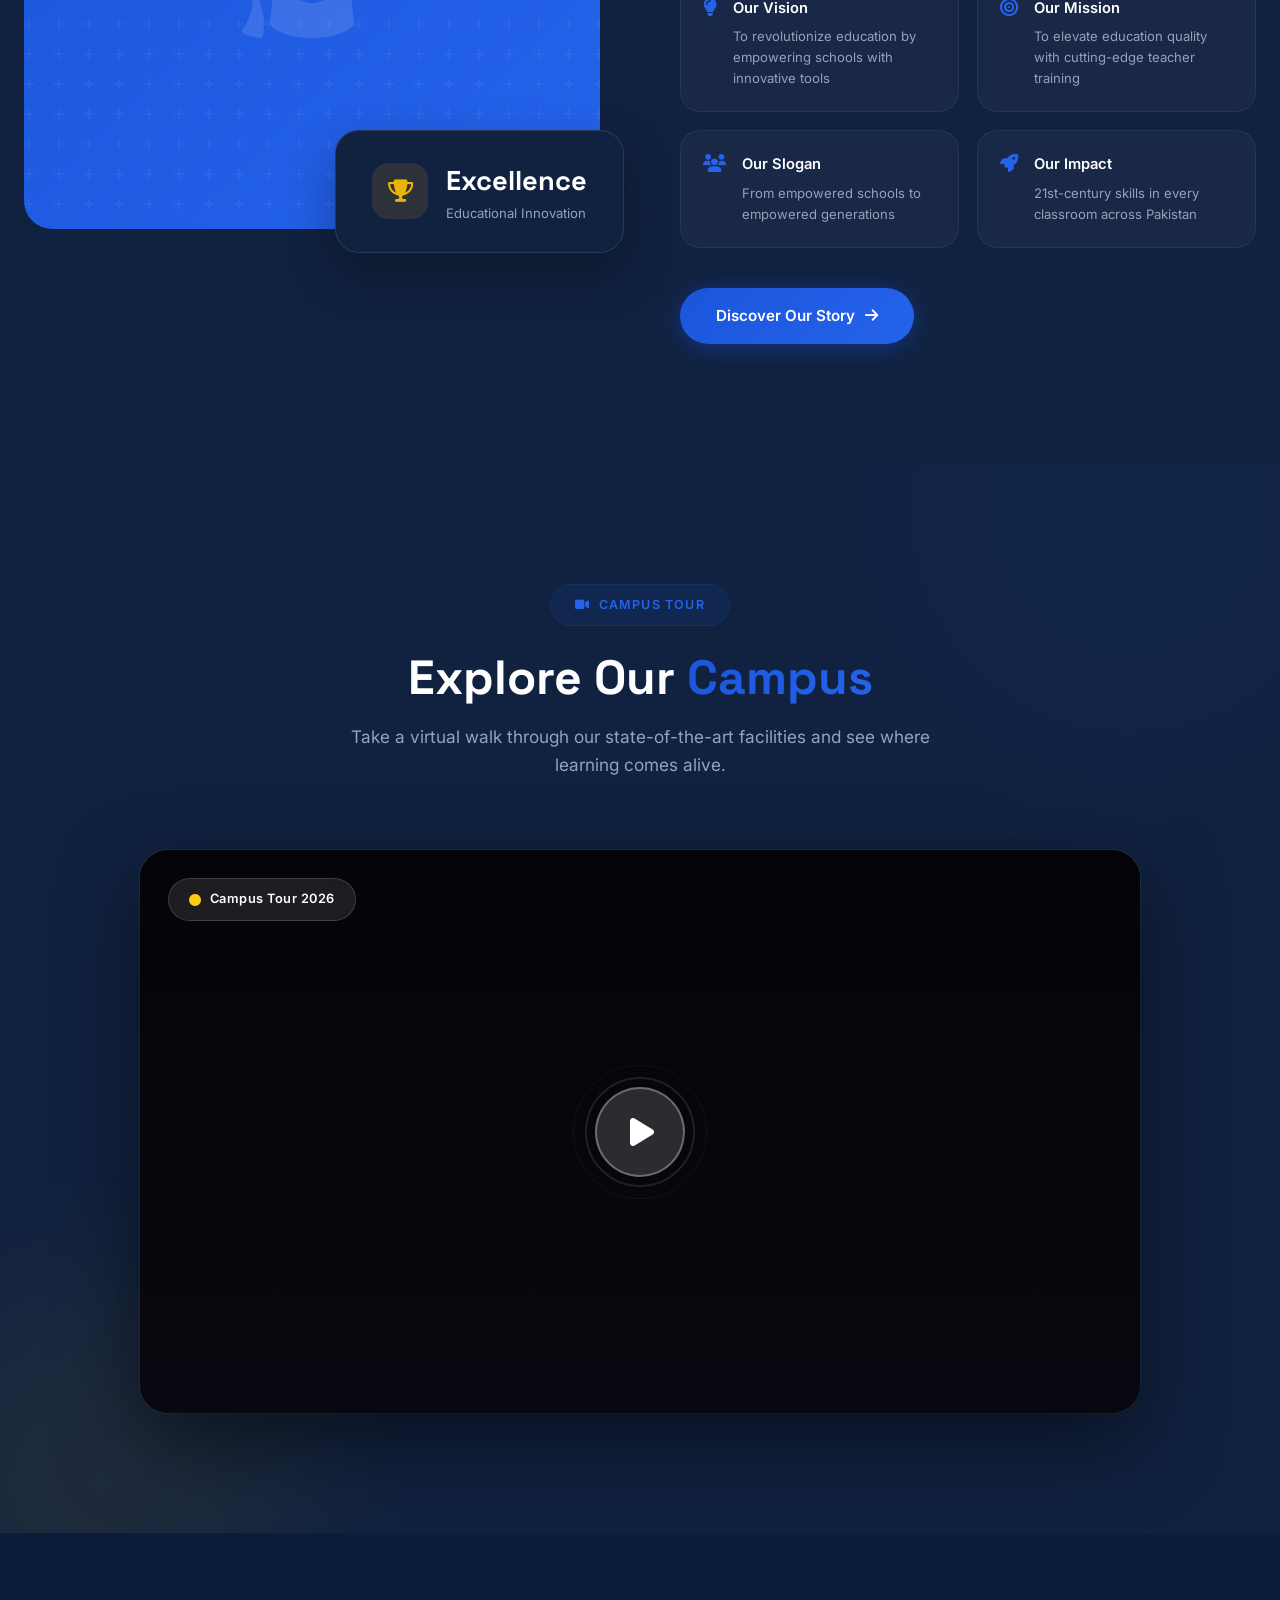
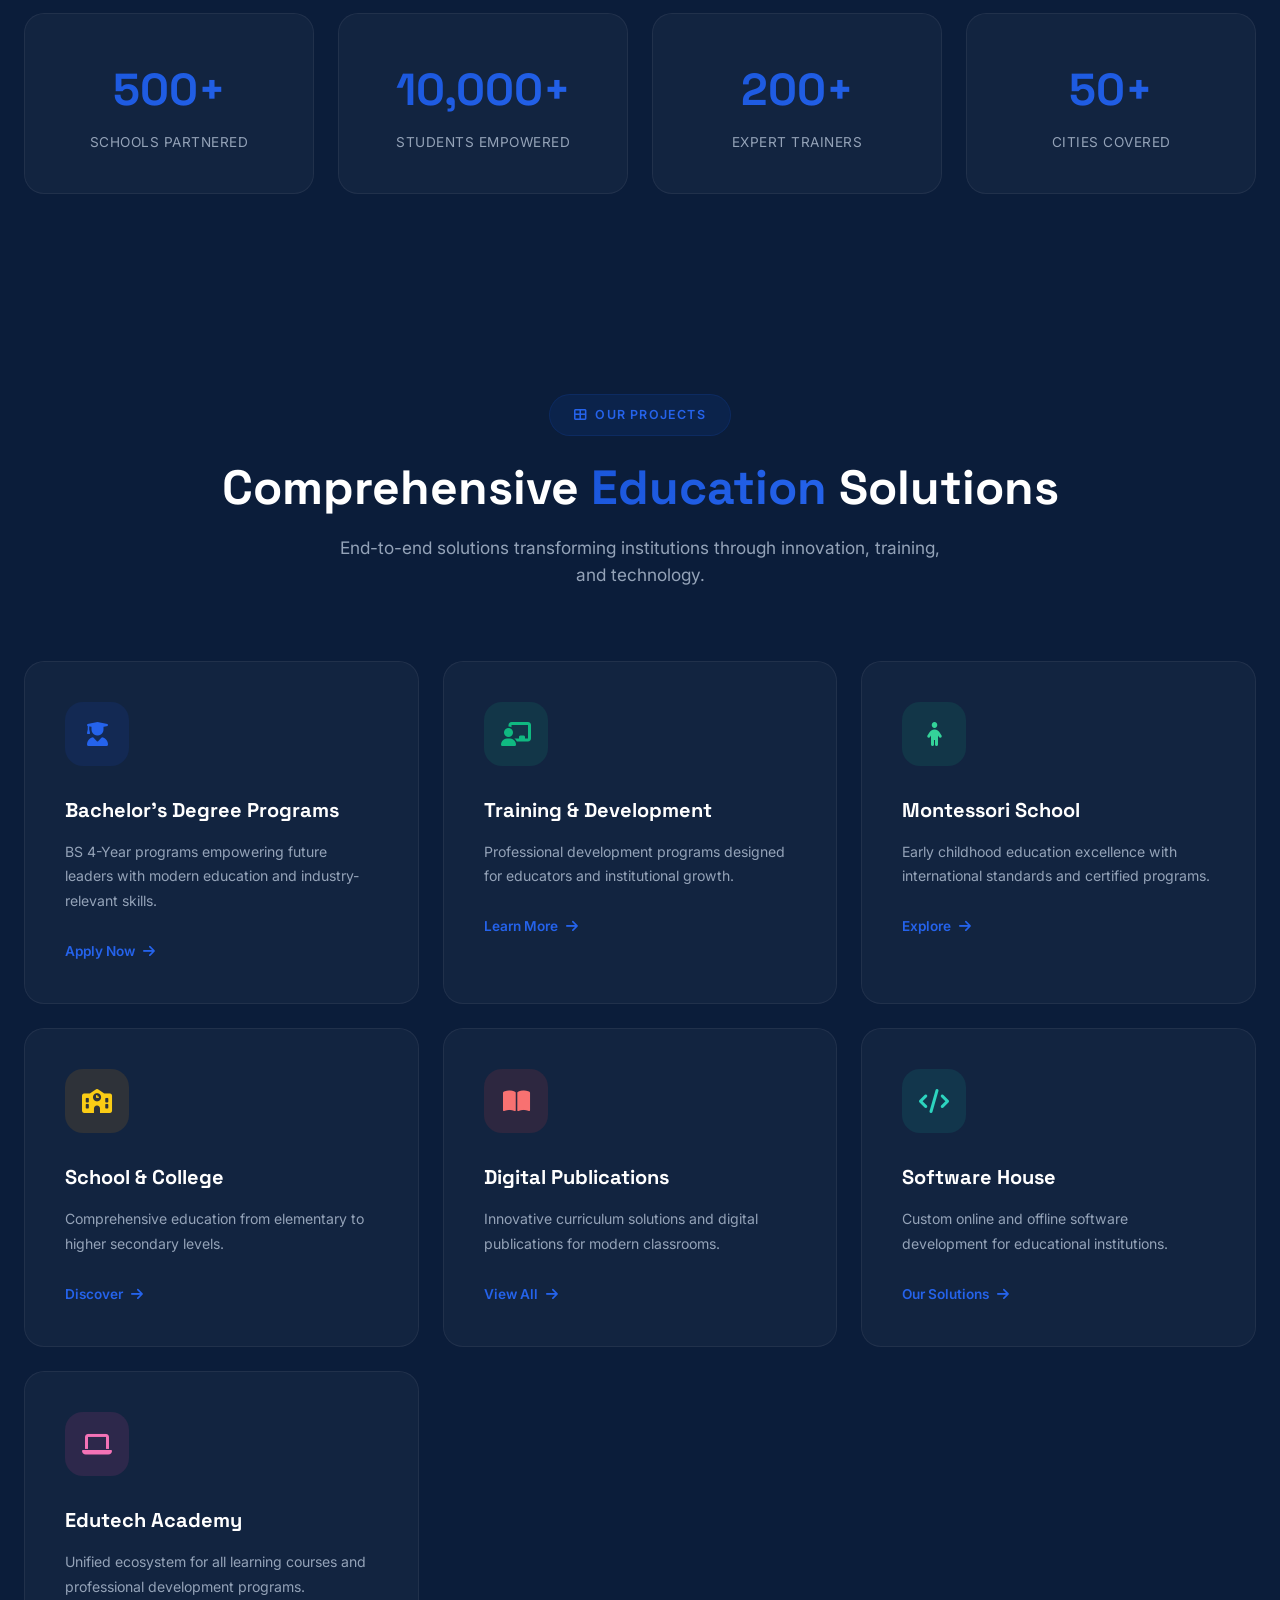
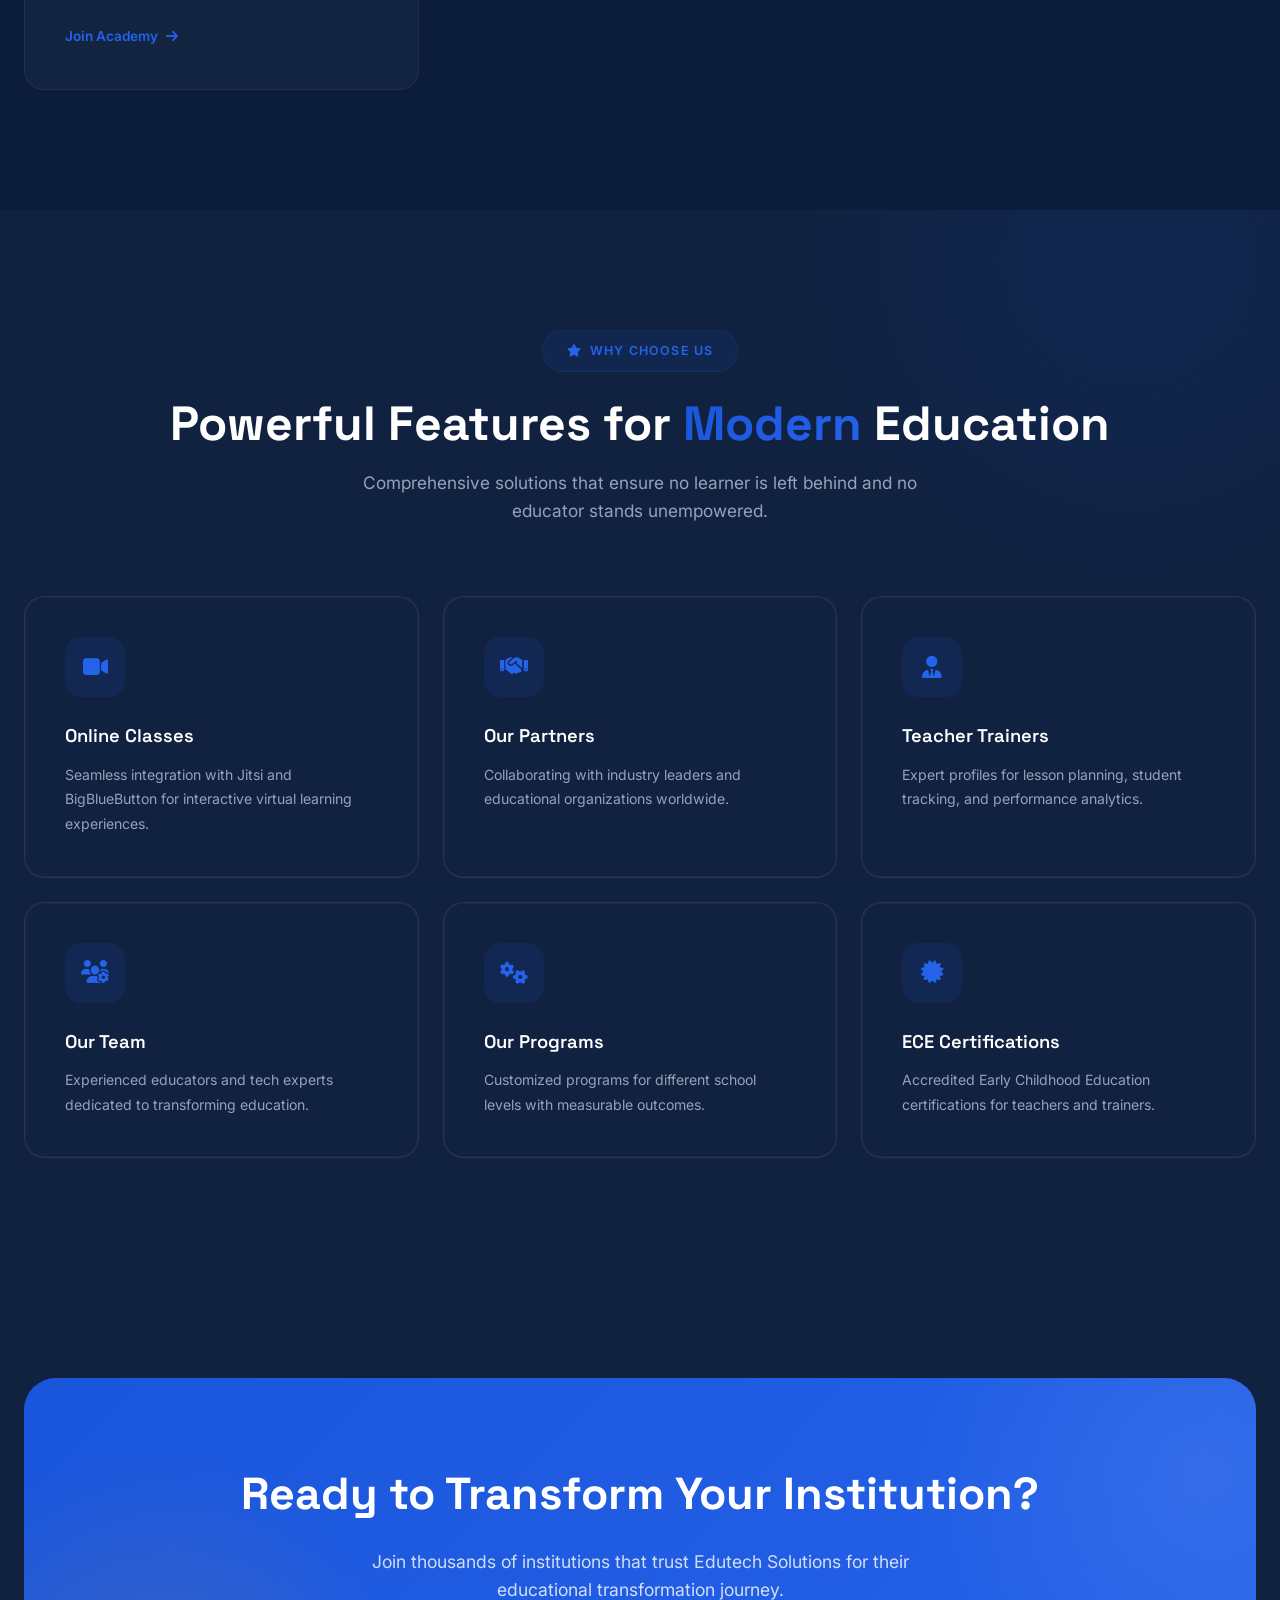
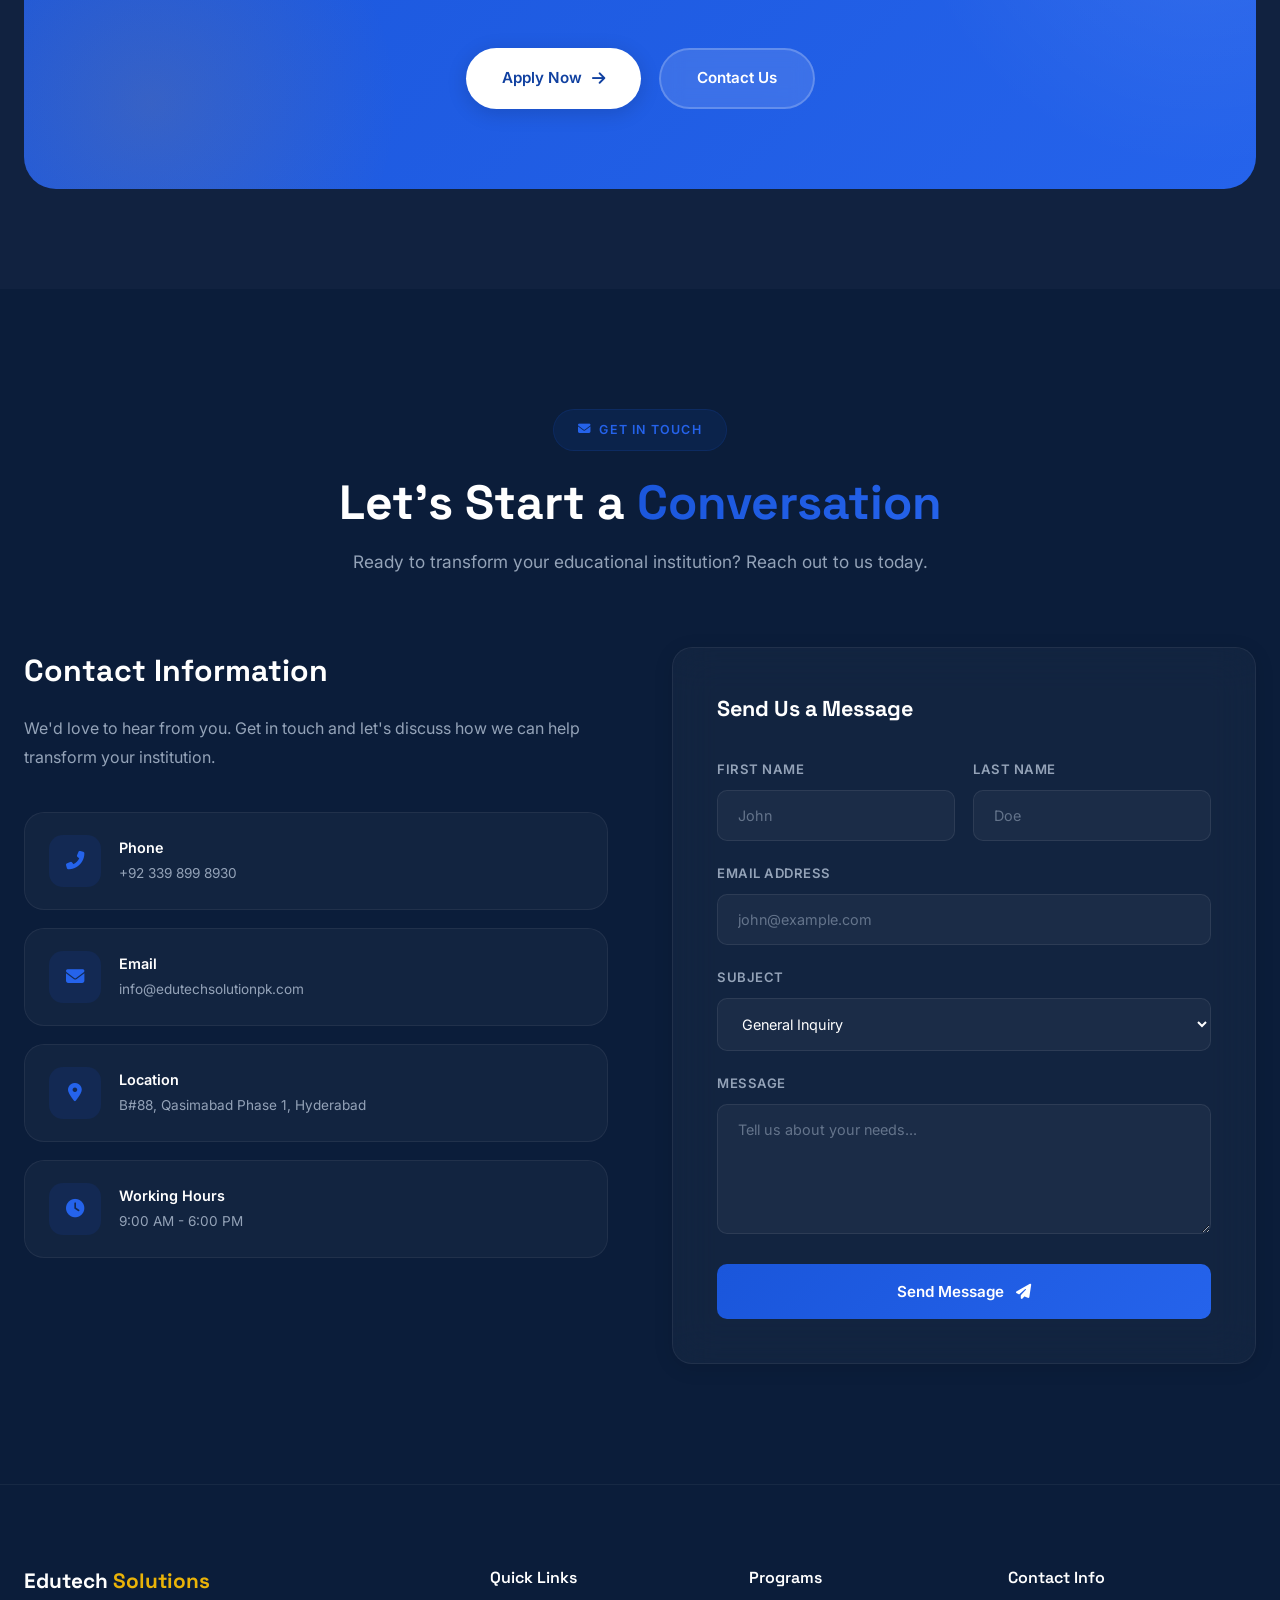
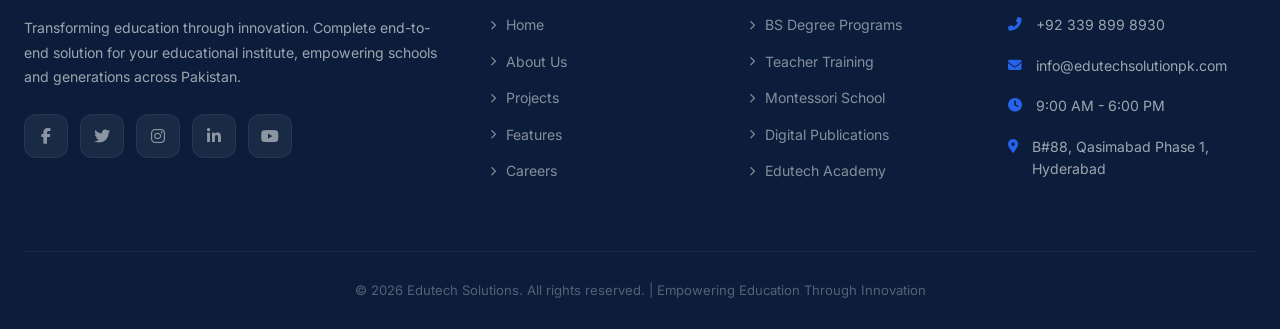
==== commit 63068671: "Added Edutech logo to preloader" ====
--- a/index.html
+++ b/index.html
@@ -1528,21 +1528,14 @@
         }
         .preloader-content { text-align: center; }
         .preloader-logo { margin-bottom: 28px; }
-        .preloader-icon {
-            width: 80px;
-            height: 80px;
-            background: linear-gradient(135deg, #1a56db, #2563eb);
-            border-radius: 22px;
-            display: flex;
-            align-items: center;
-            justify-content: center;
-            color: #fff;
-            font-size: 2.2rem;
-            font-weight: 800;
-            font-family: 'Space Grotesk', sans-serif;
+        .preloader-logo-img {
+            width: 100px;
+            height: 100px;
+            object-fit: contain;
             margin: 0 auto;
+            display: block;
             animation: preloaderPulse 1.5s ease-in-out infinite;
-            box-shadow: 0 10px 40px rgba(26,86,219,0.4);
+            filter: drop-shadow(0 10px 30px rgba(26,86,219,0.4));
         }
         @keyframes preloaderPulse {
             0%, 100% { transform: scale(1); box-shadow: 0 10px 40px rgba(26,86,219,0.4); }
@@ -1925,7 +1918,7 @@
     <div class="preloader" id="preloader">
         <div class="preloader-content">
             <div class="preloader-logo">
-                <div class="preloader-icon">E</div>
+                <img src="logo.jpeg" alt="Edutech Solutions" class="preloader-logo-img">
             </div>
             <div class="preloader-text">Edutech <span><style font-color: yellow; >Solutions</style></span></div>
             <div class="preloader-bar-track">
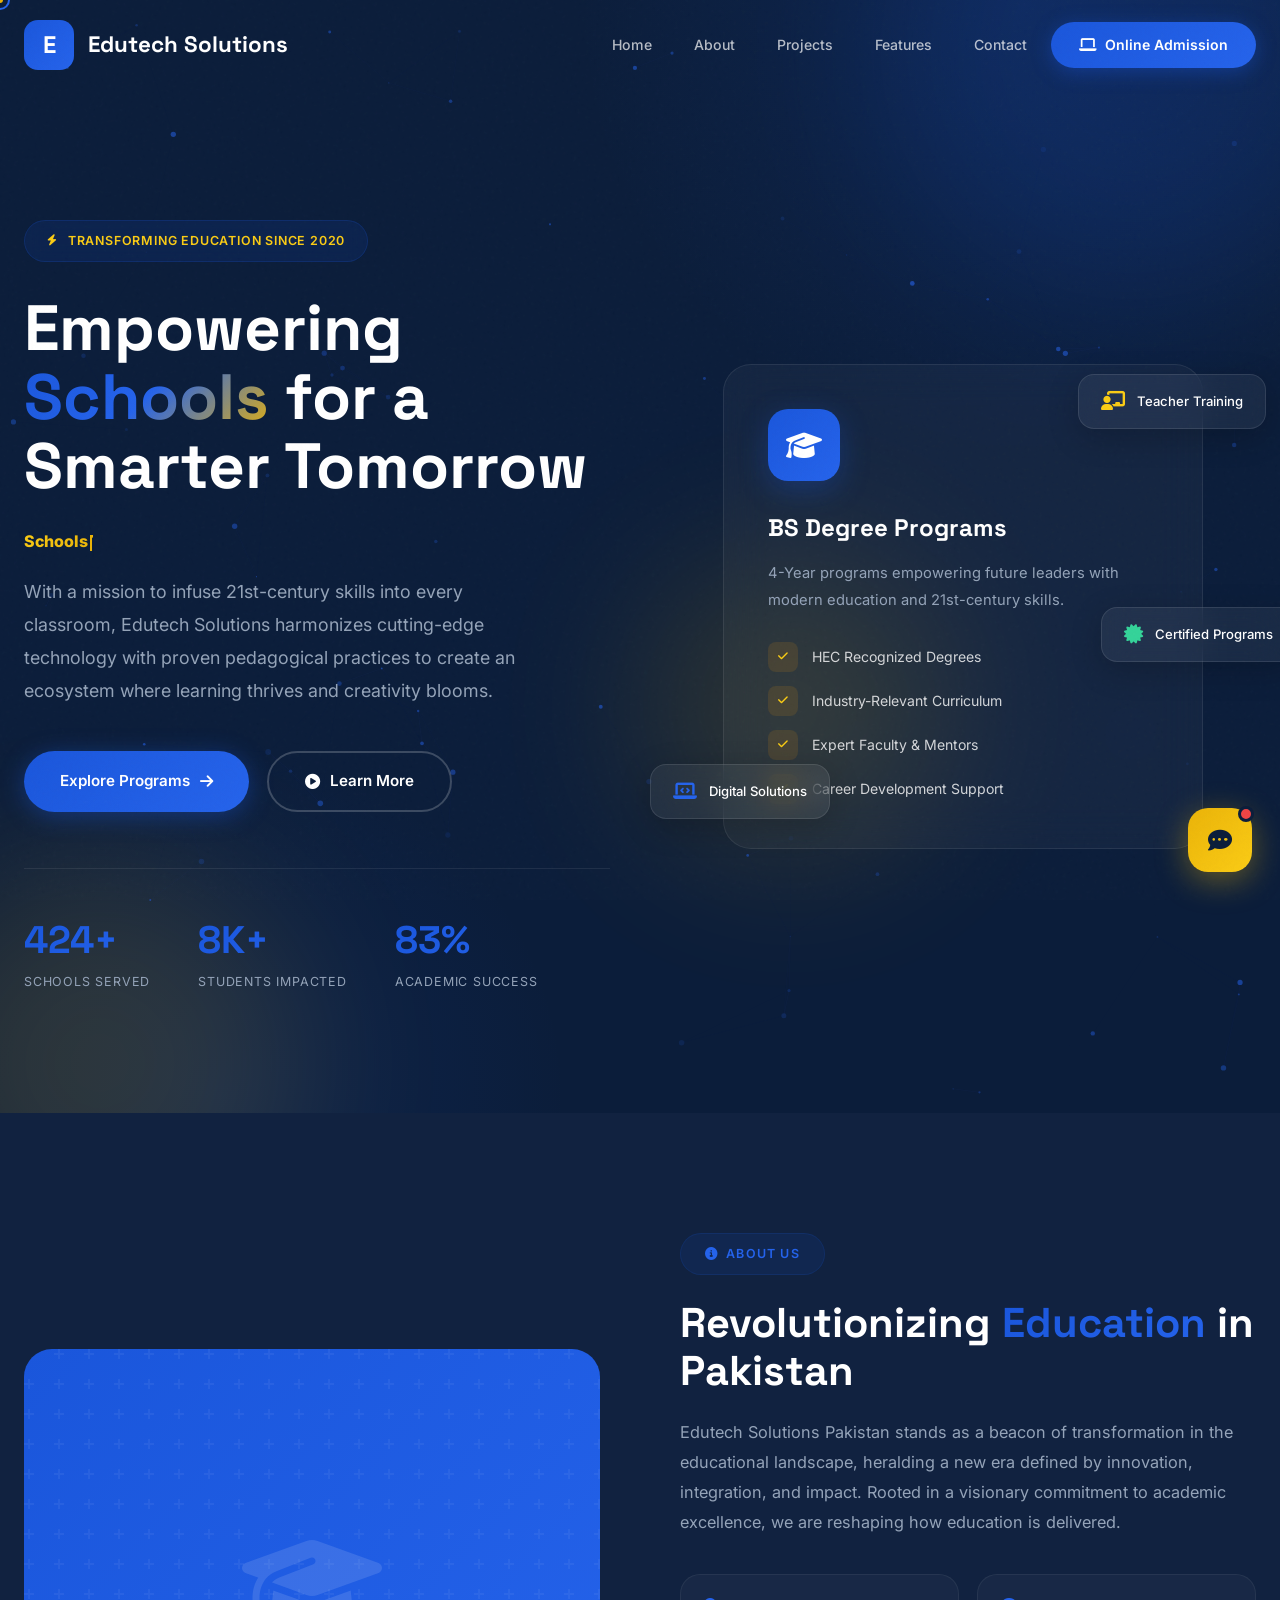
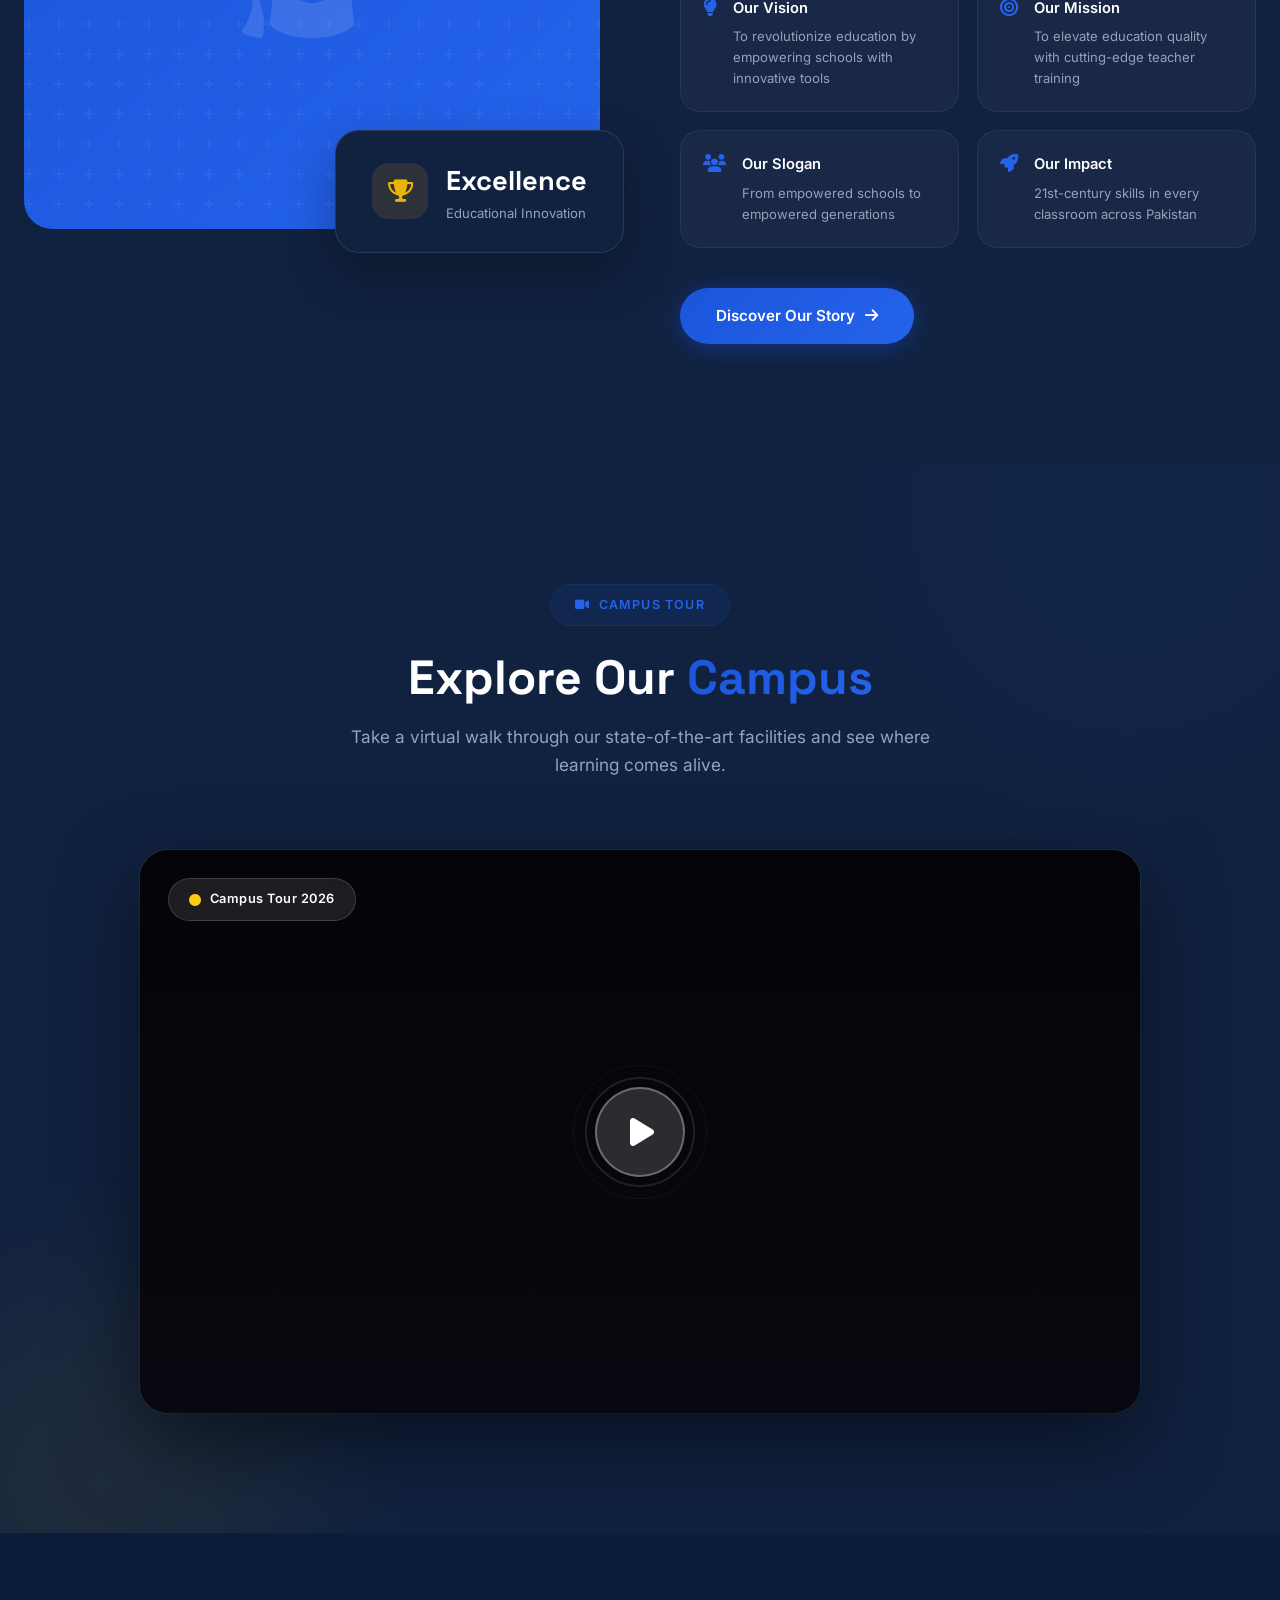
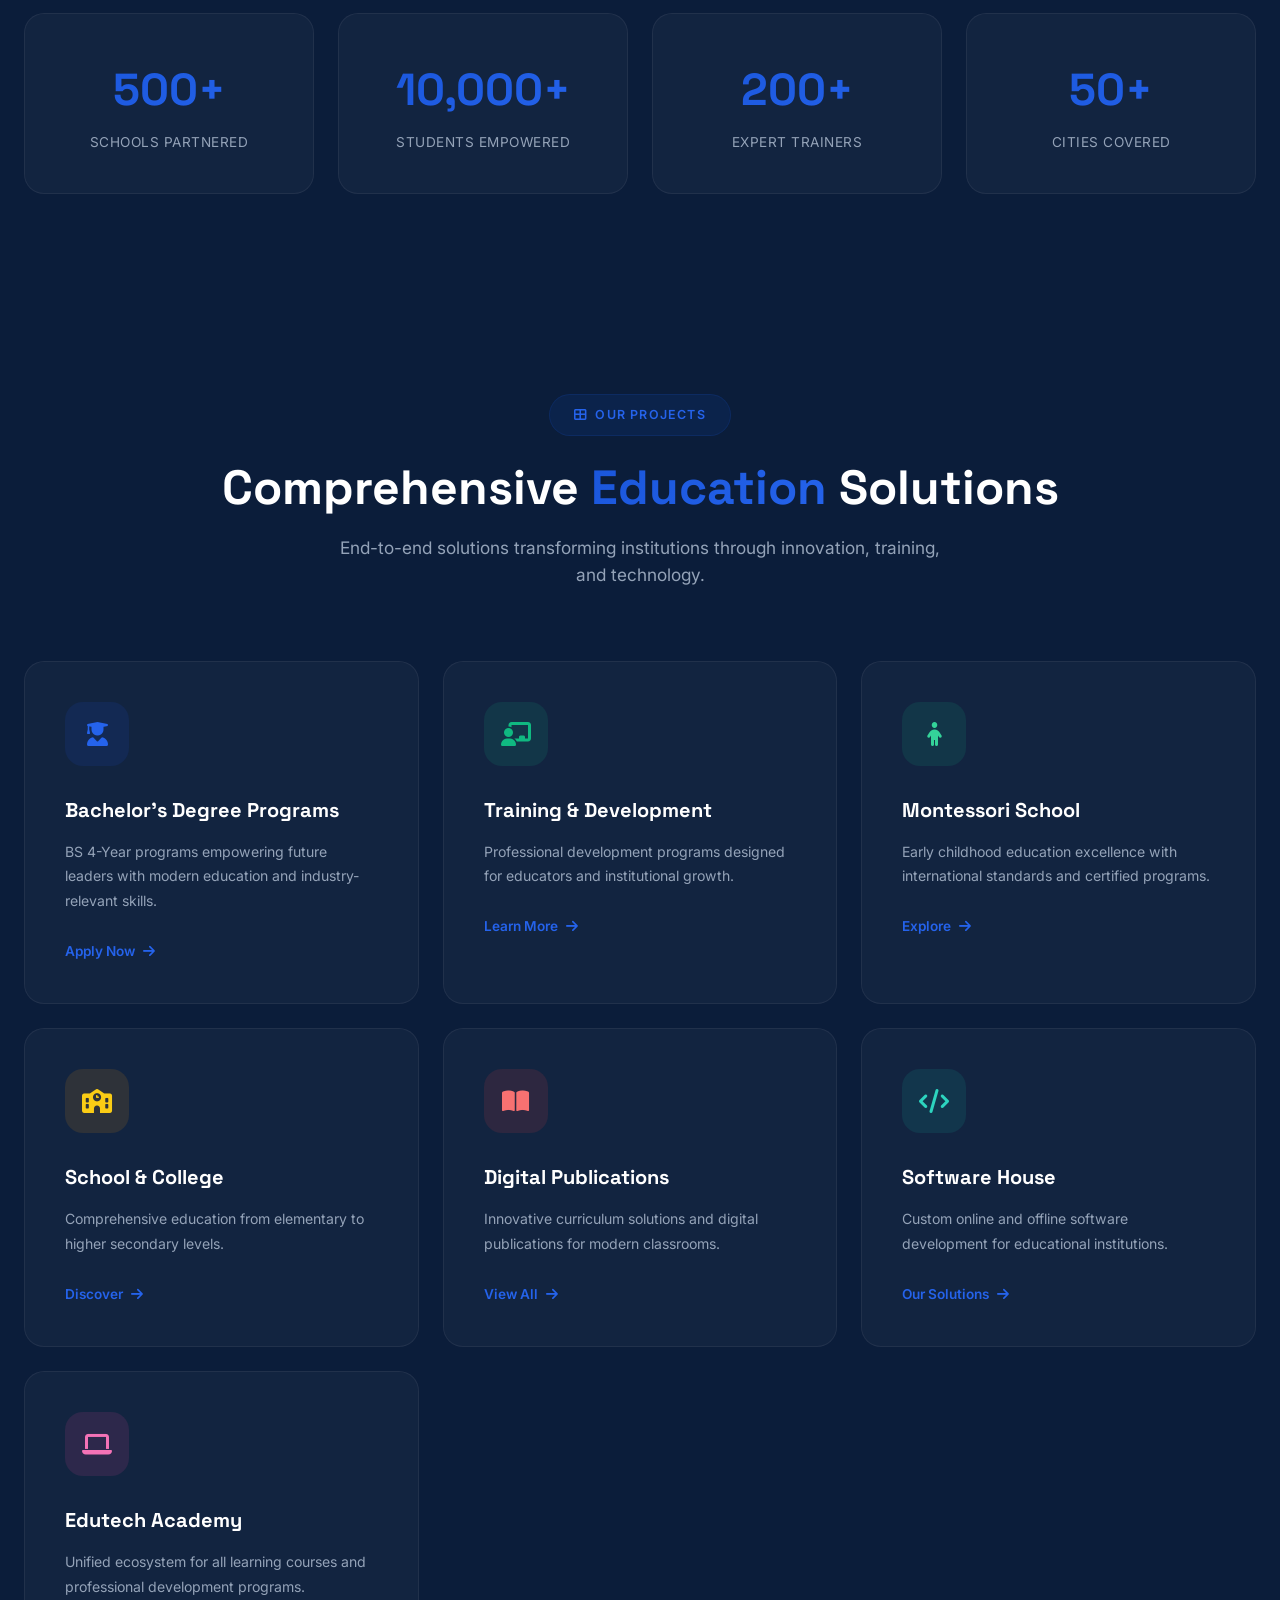
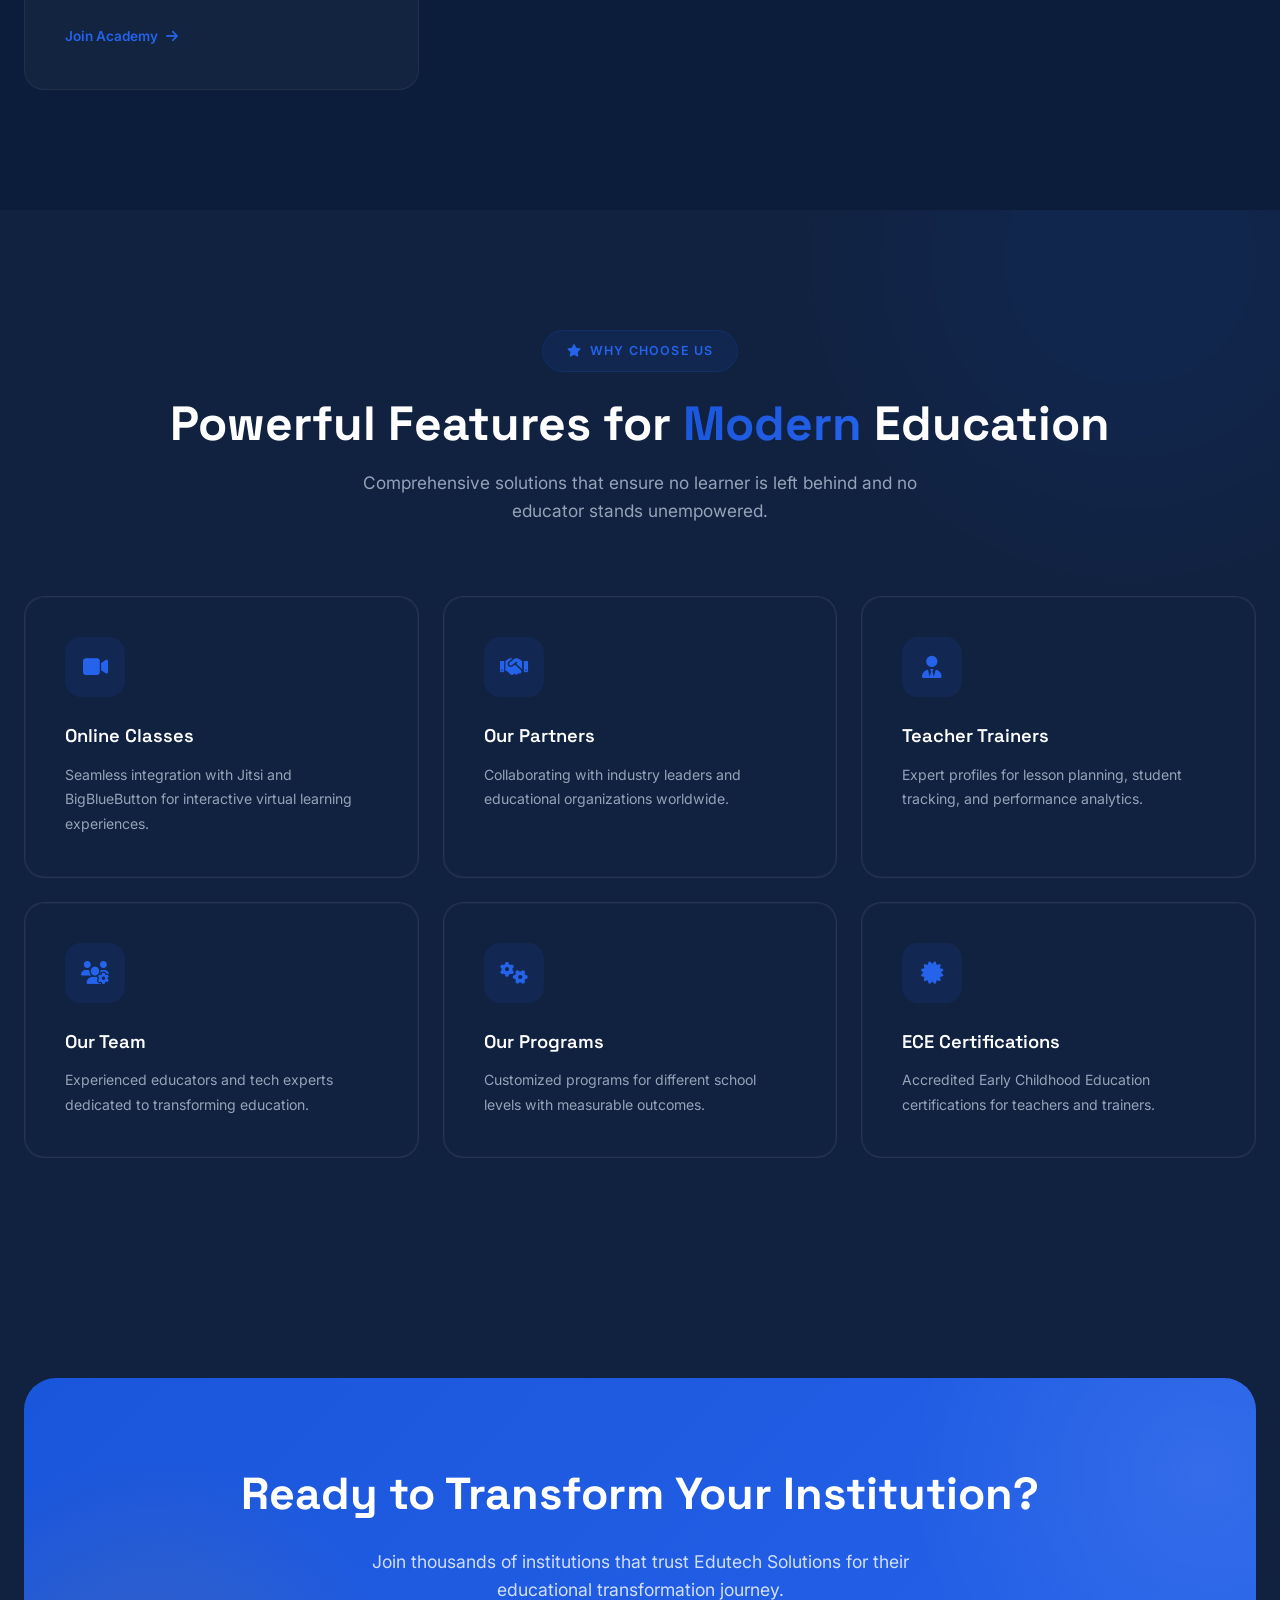
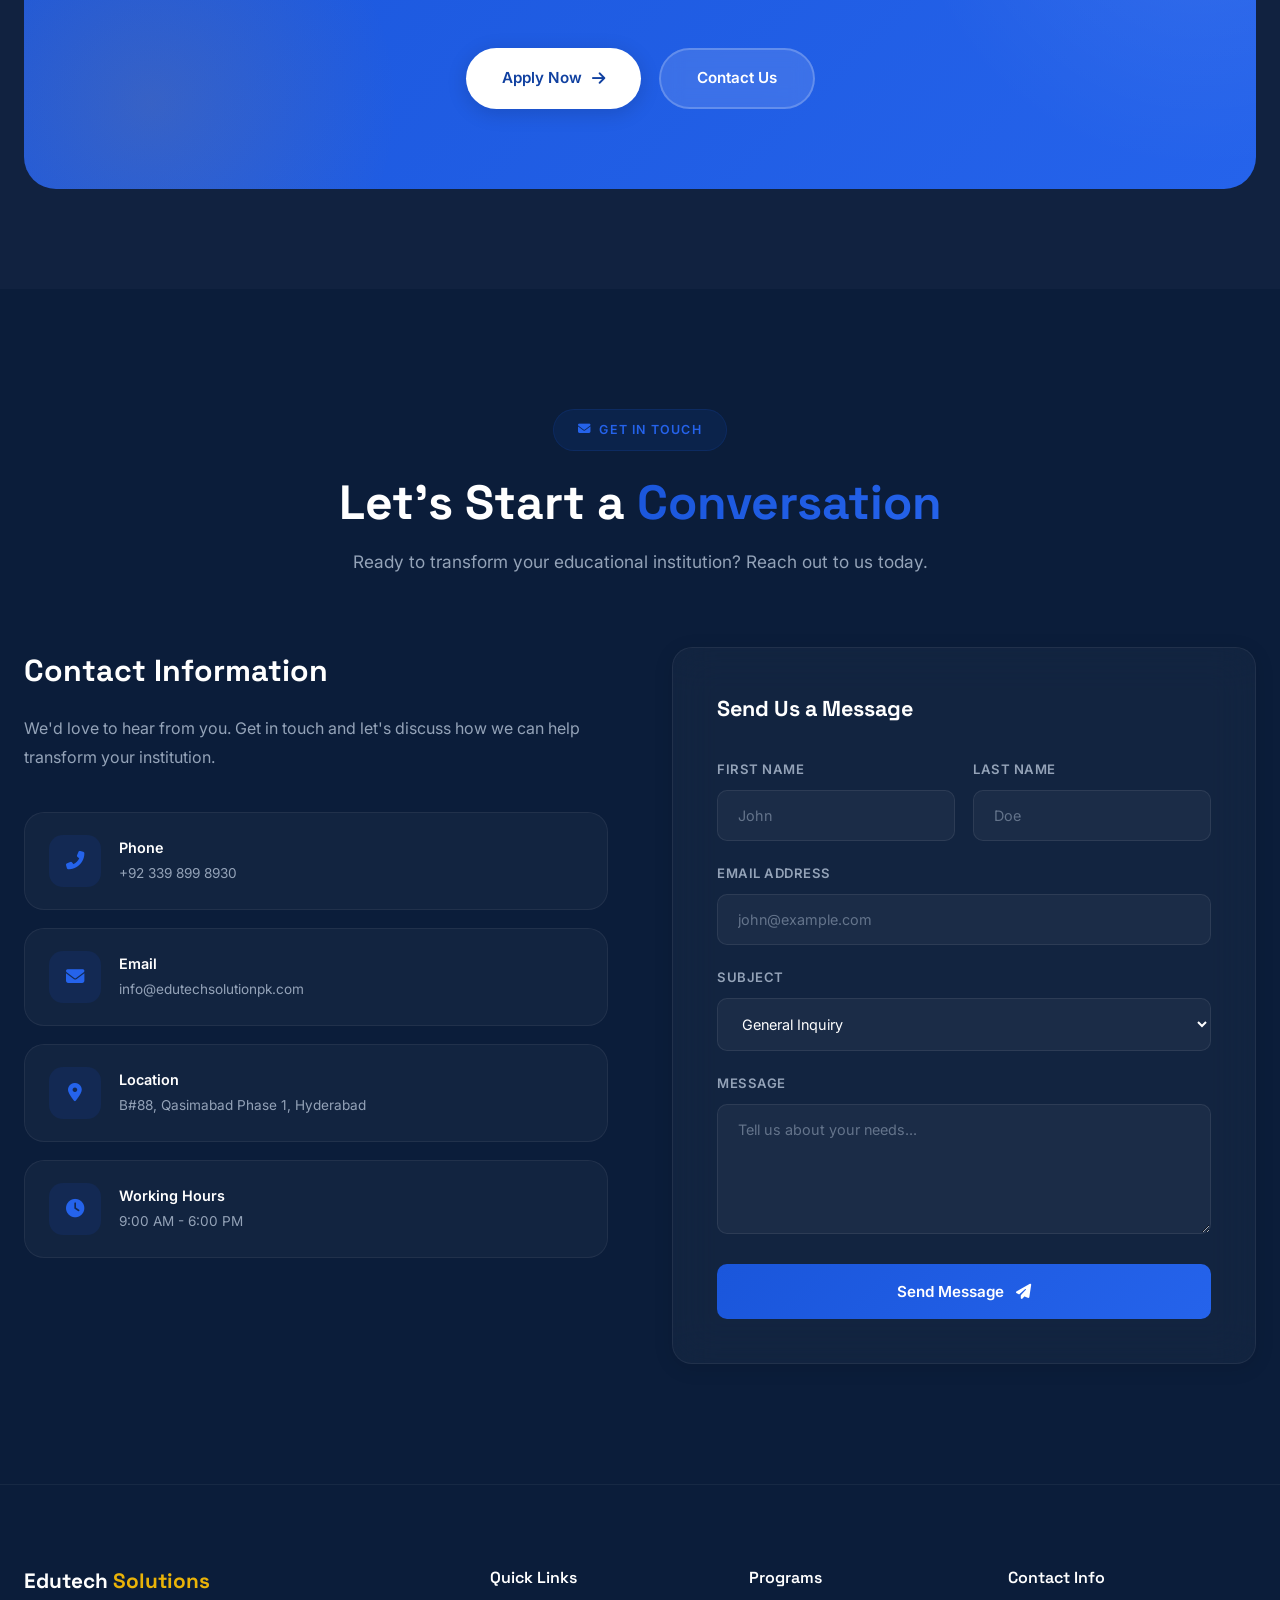
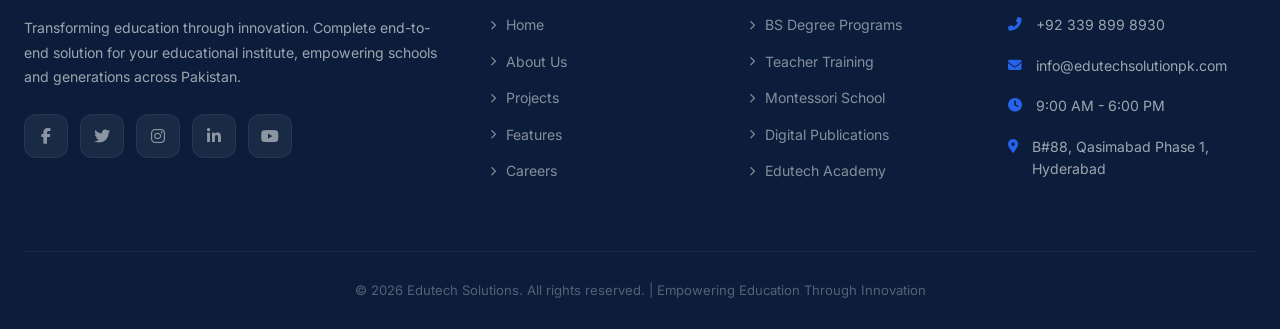
==== commit 7f01e623: "Removed logo background with mix-blend-mode" ====
--- a/index.html
+++ b/index.html
@@ -1536,6 +1536,7 @@
             display: block;
             animation: preloaderPulse 1.5s ease-in-out infinite;
             filter: drop-shadow(0 10px 30px rgba(26,86,219,0.4));
+            mix-blend-mode: screen;
         }
         @keyframes preloaderPulse {
             0%, 100% { transform: scale(1); box-shadow: 0 10px 40px rgba(26,86,219,0.4); }
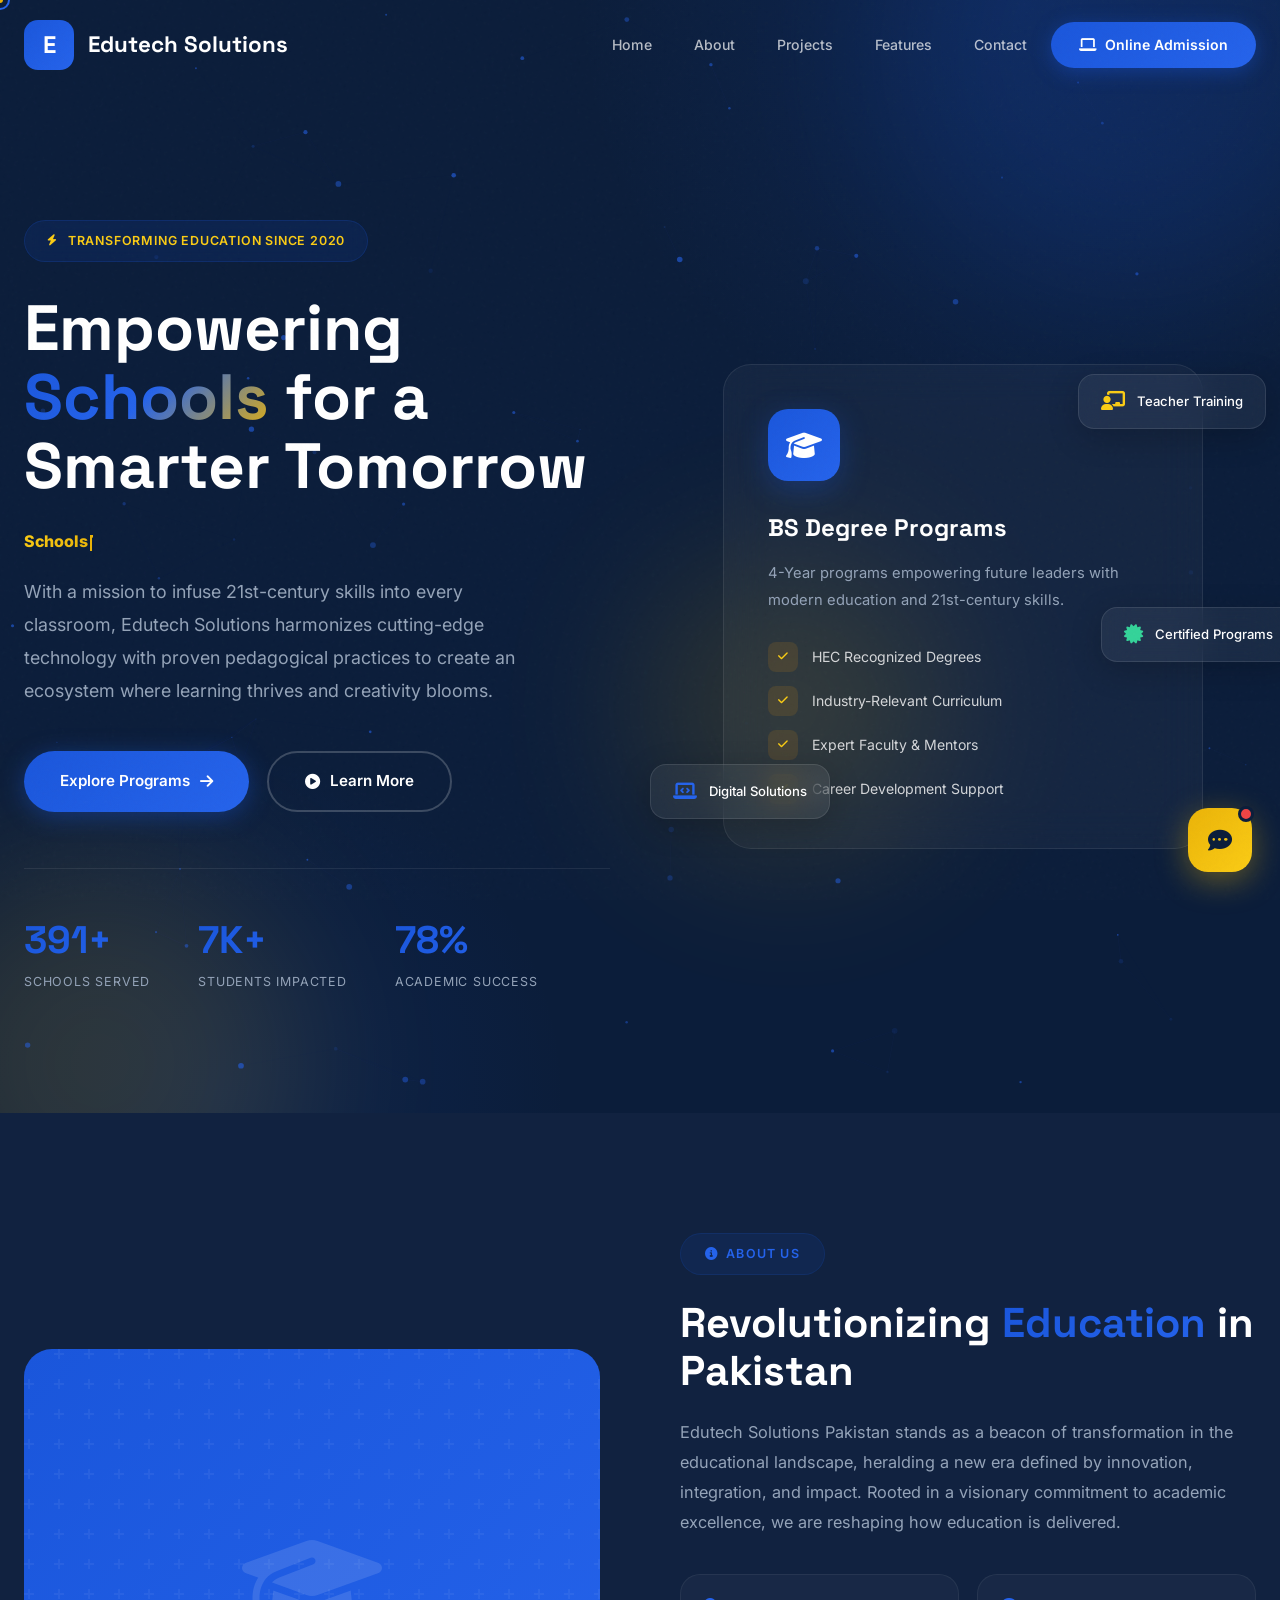
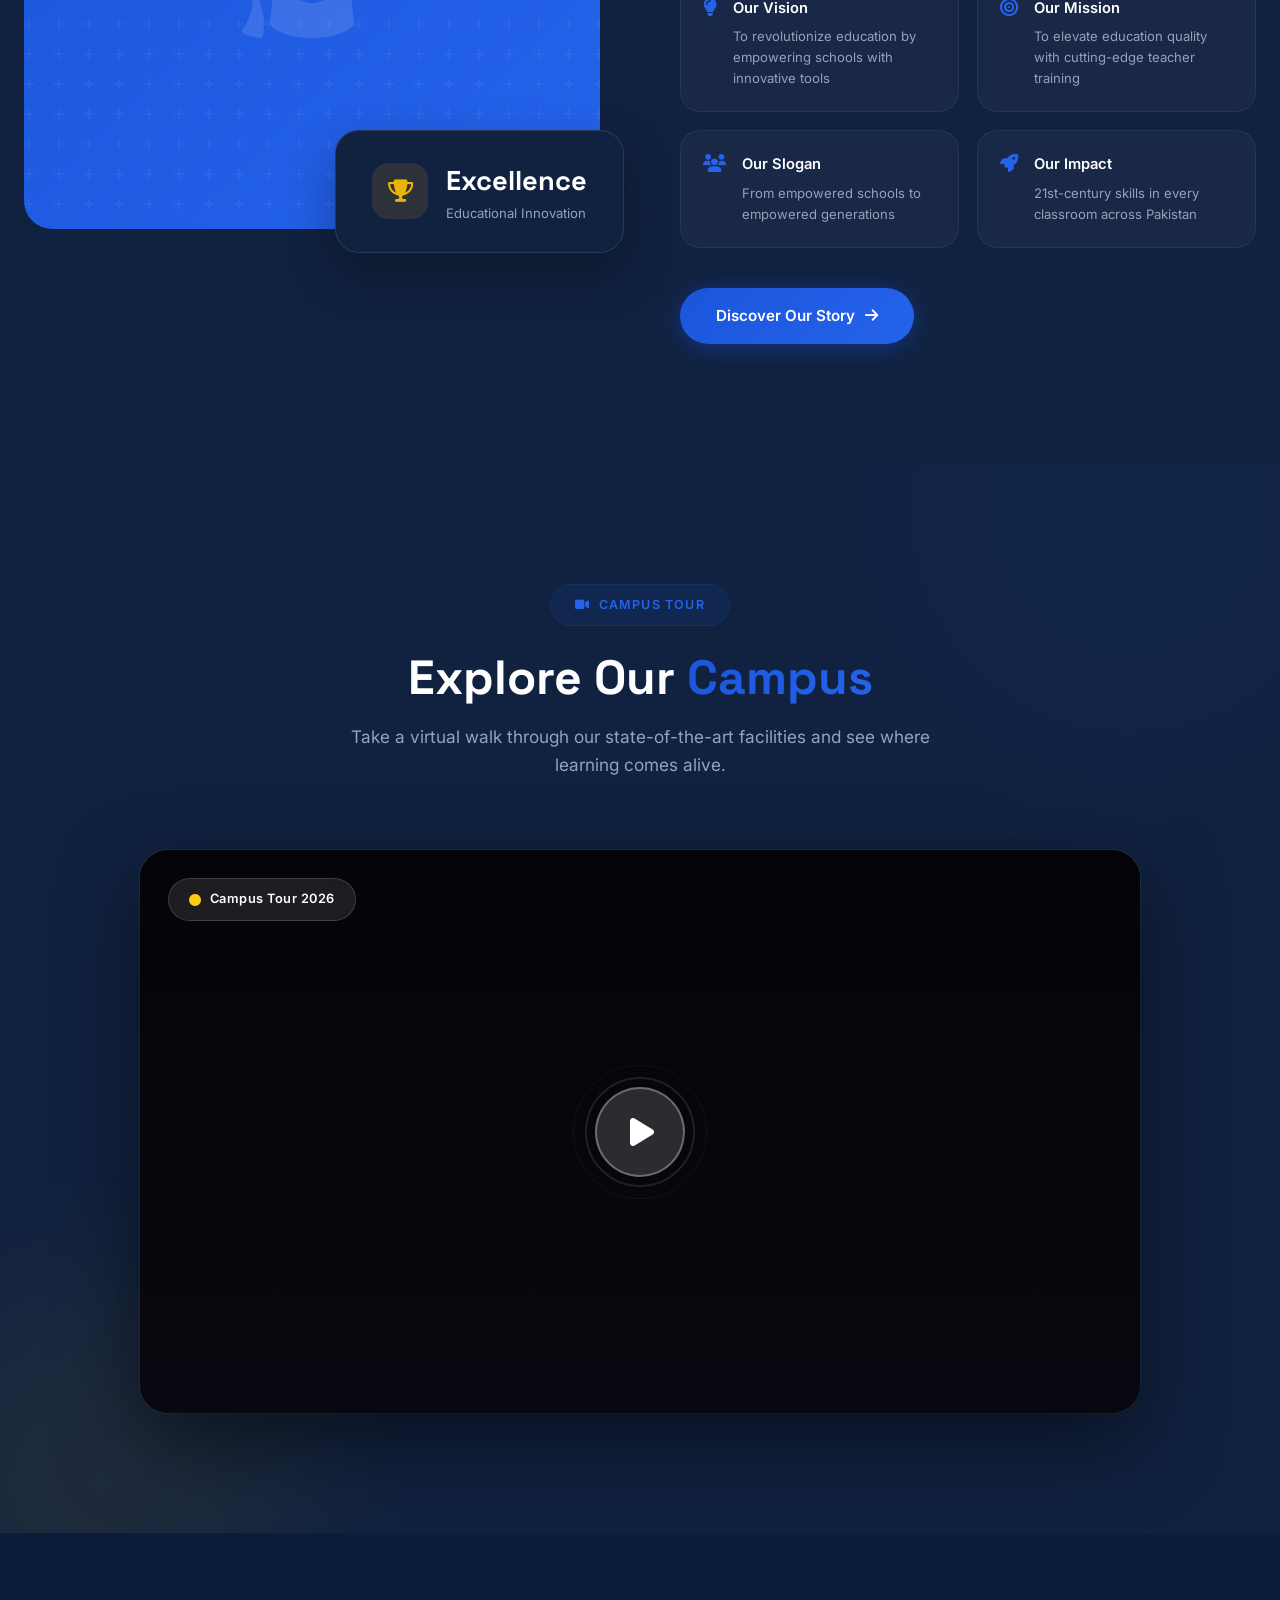
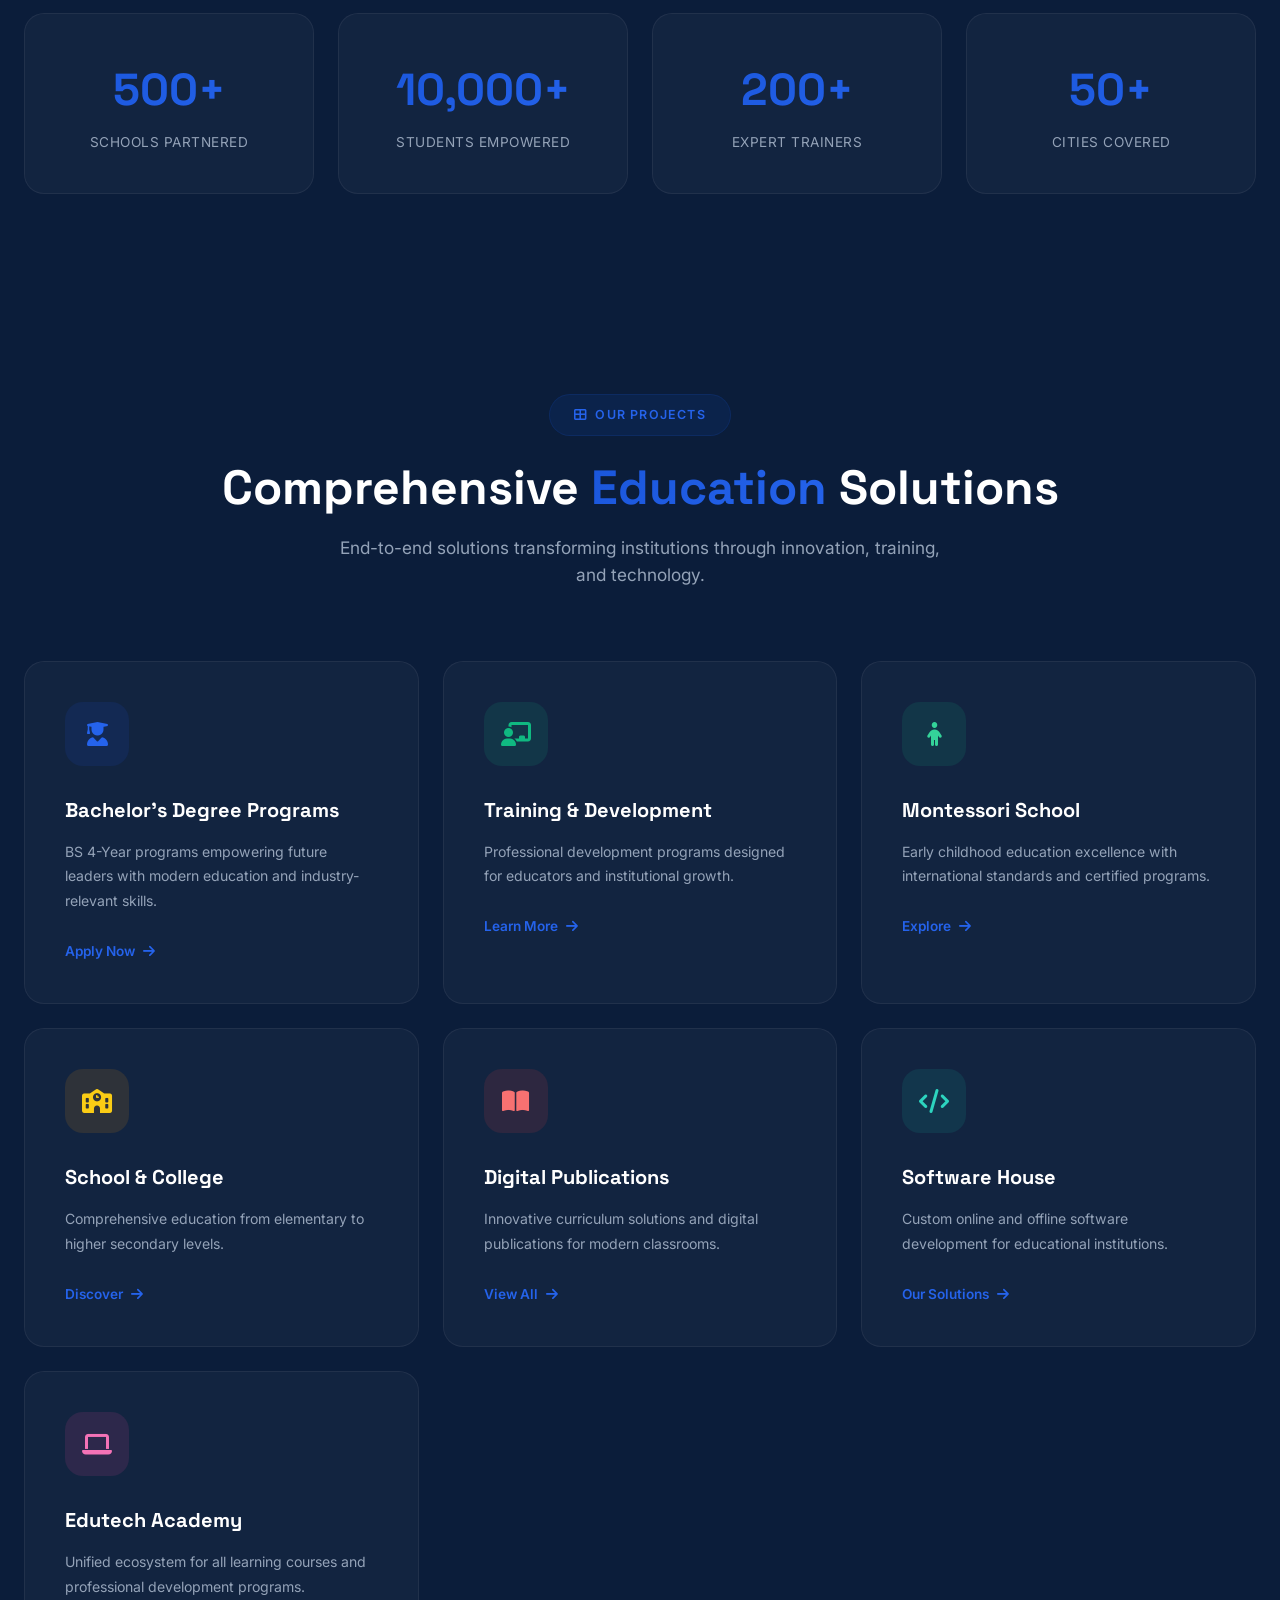
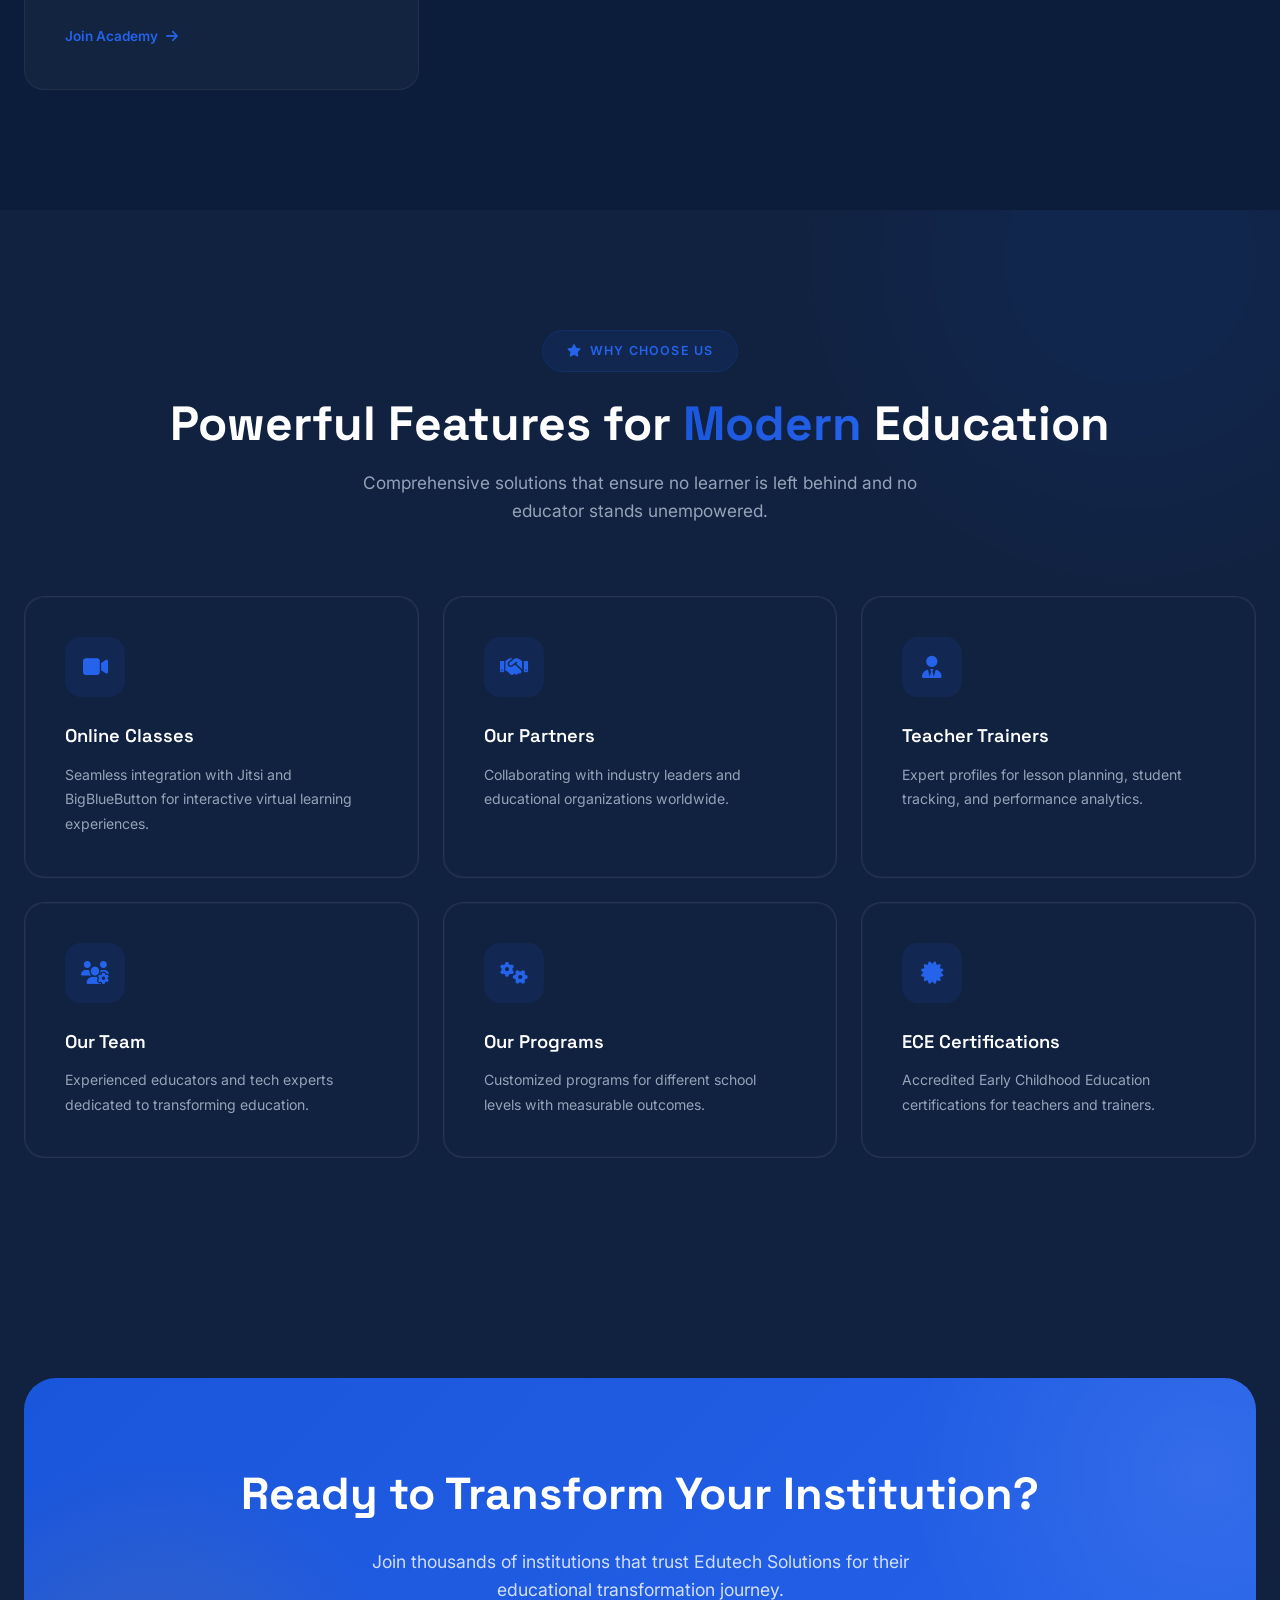
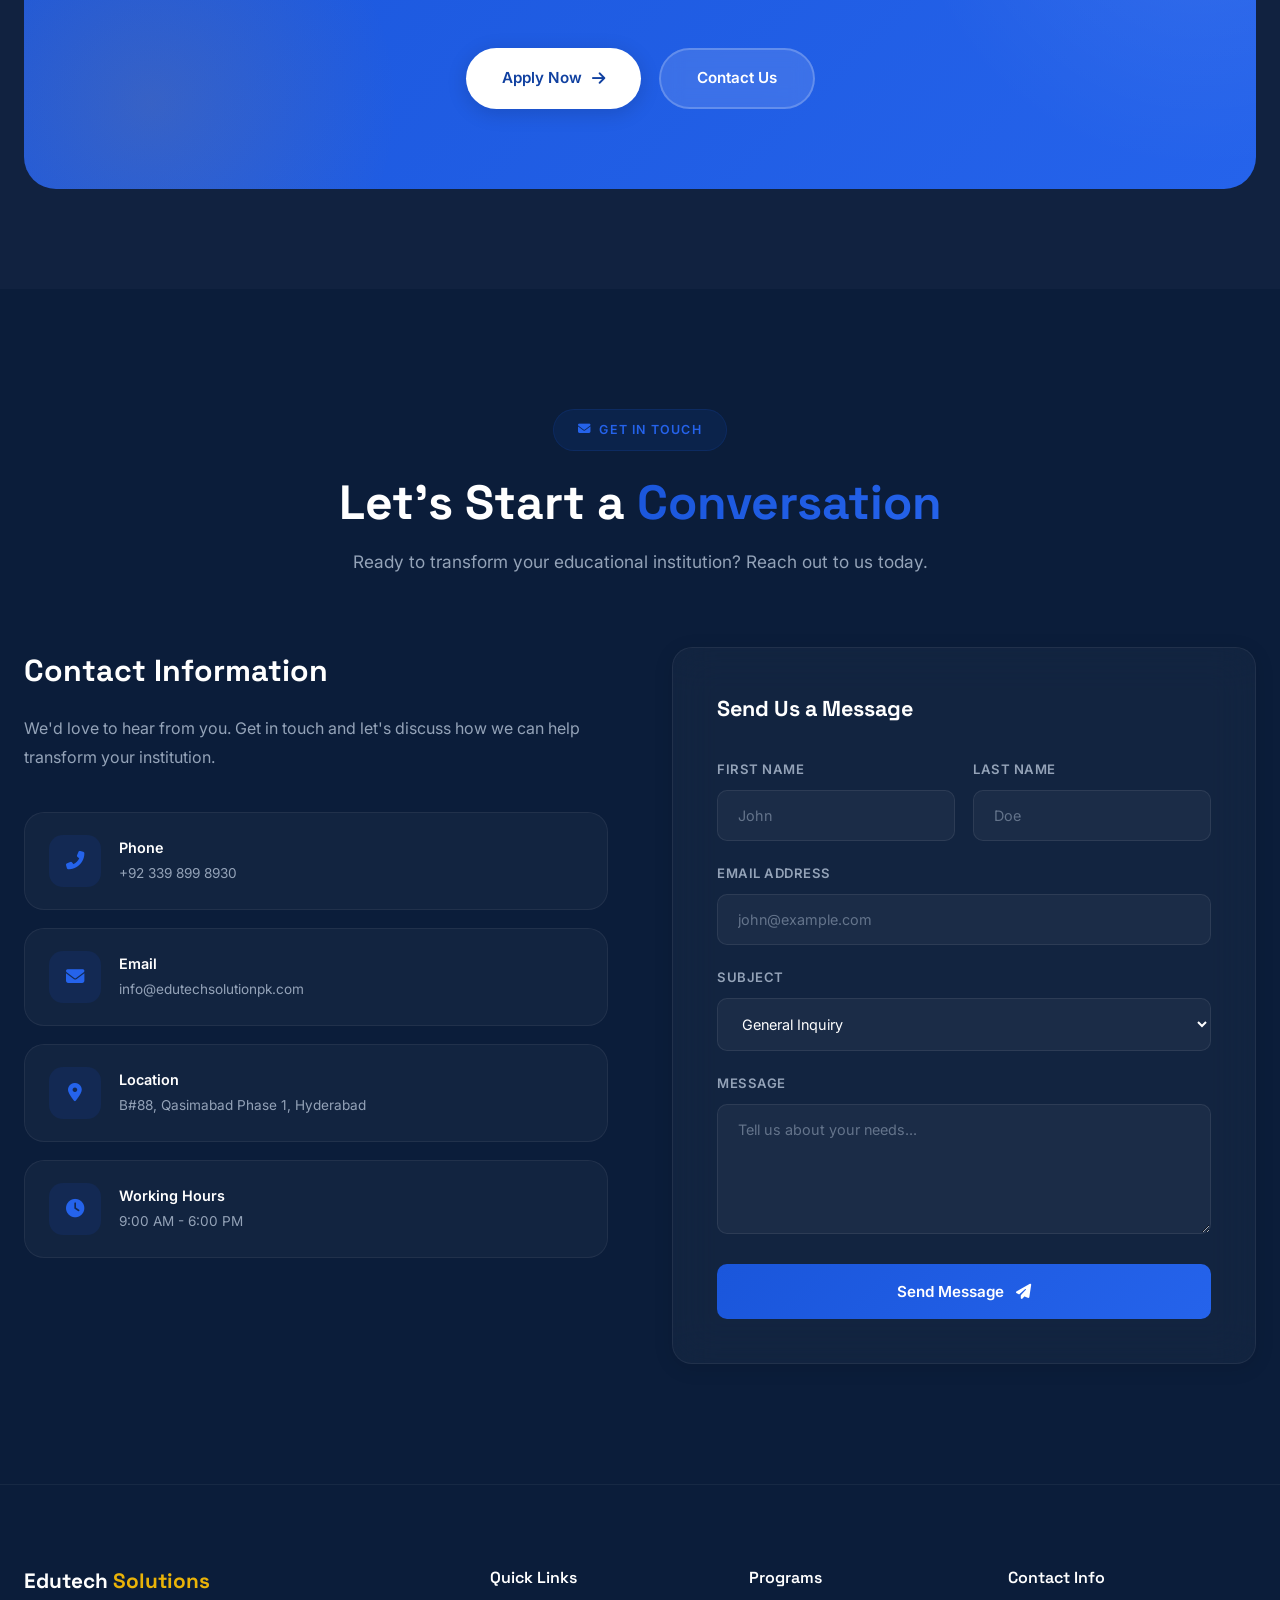
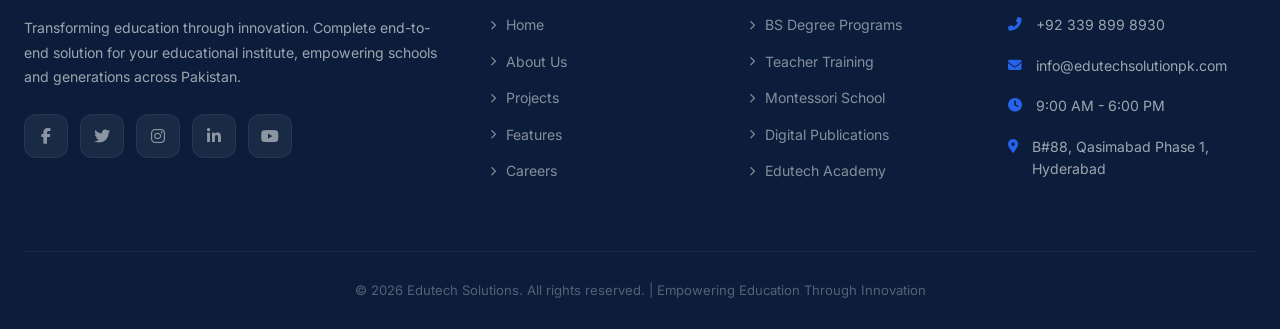
==== commit f2132108: "Fixed logo to PNG with transparent background" ====
--- a/index.html
+++ b/index.html
@@ -1536,7 +1536,6 @@
             display: block;
             animation: preloaderPulse 1.5s ease-in-out infinite;
             filter: drop-shadow(0 10px 30px rgba(26,86,219,0.4));
-            mix-blend-mode: screen;
         }
         @keyframes preloaderPulse {
             0%, 100% { transform: scale(1); box-shadow: 0 10px 40px rgba(26,86,219,0.4); }
@@ -1919,7 +1918,7 @@
     <div class="preloader" id="preloader">
         <div class="preloader-content">
             <div class="preloader-logo">
-                <img src="logo.jpeg" alt="Edutech Solutions" class="preloader-logo-img">
+                <img src="logo.png" alt="Edutech Solutions" class="preloader-logo-img">
             </div>
             <div class="preloader-text">Edutech <span><style font-color: yellow; >Solutions</style></span></div>
             <div class="preloader-bar-track">
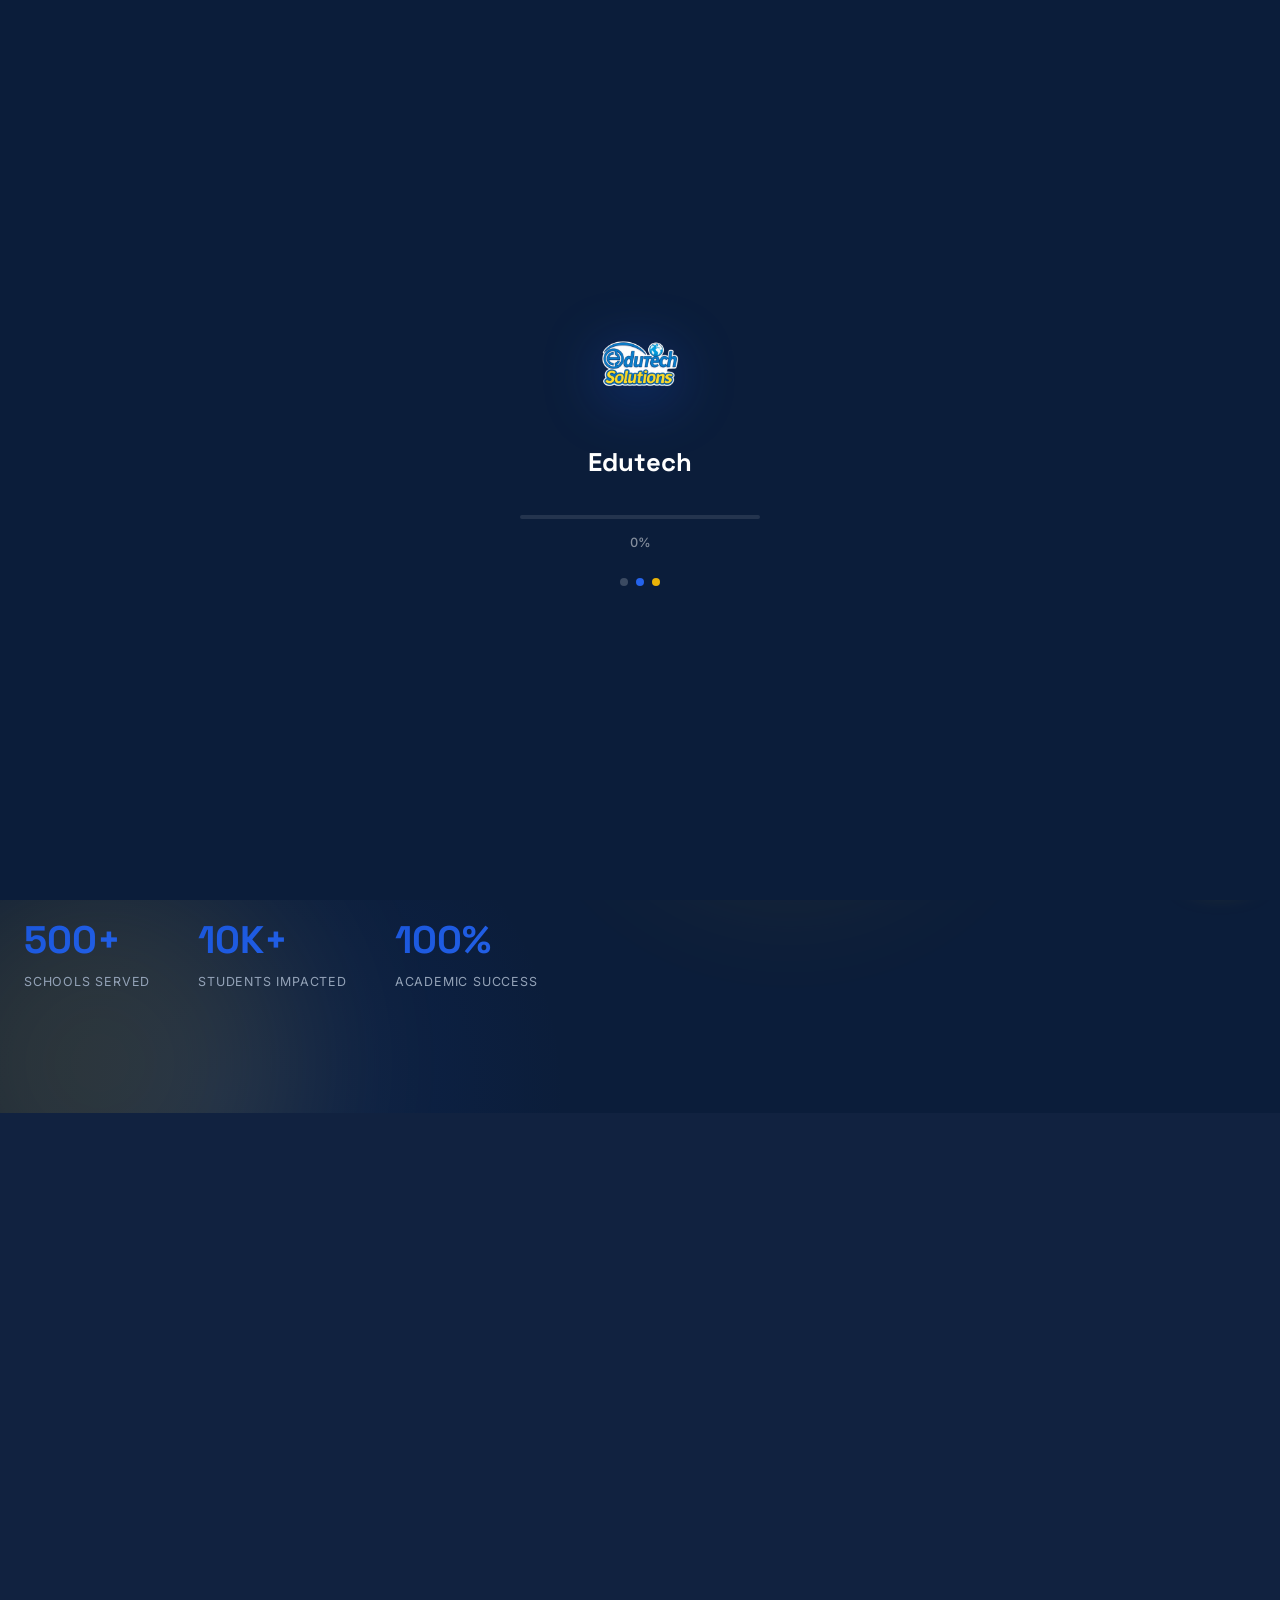
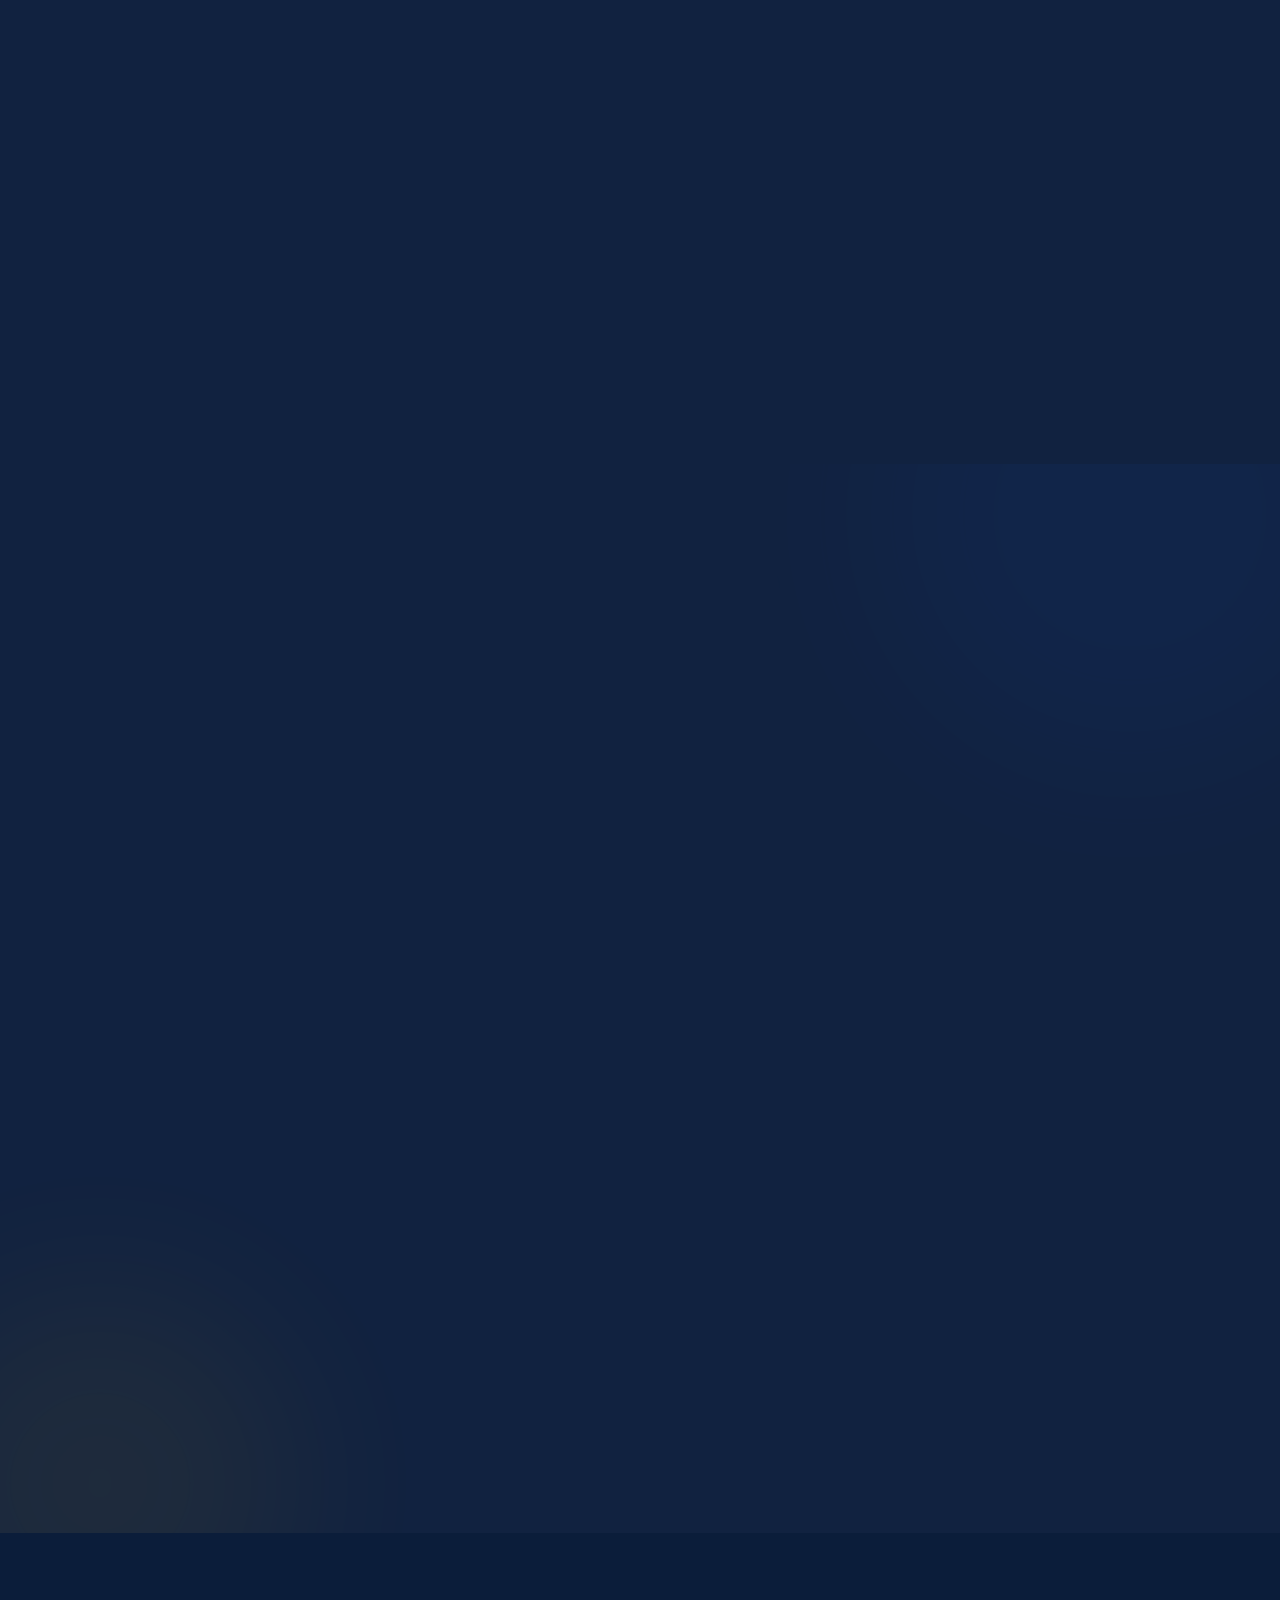
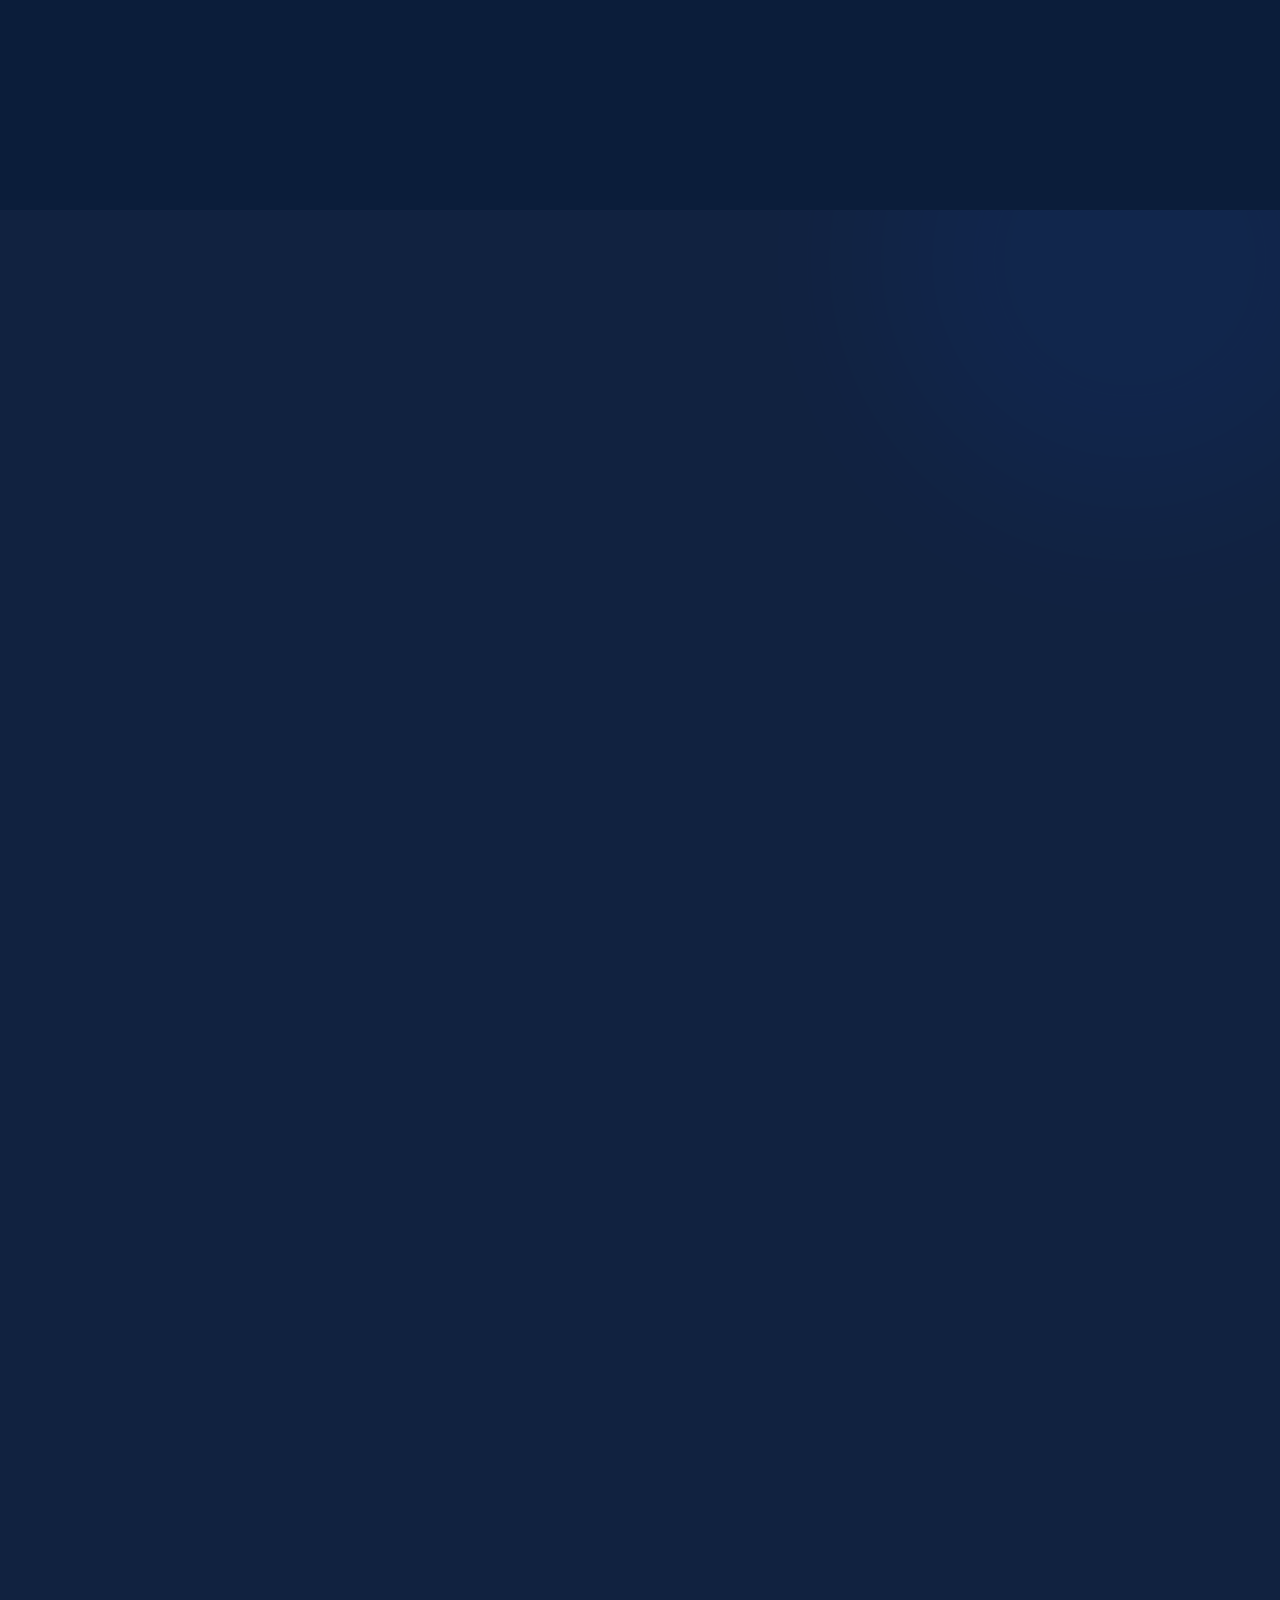
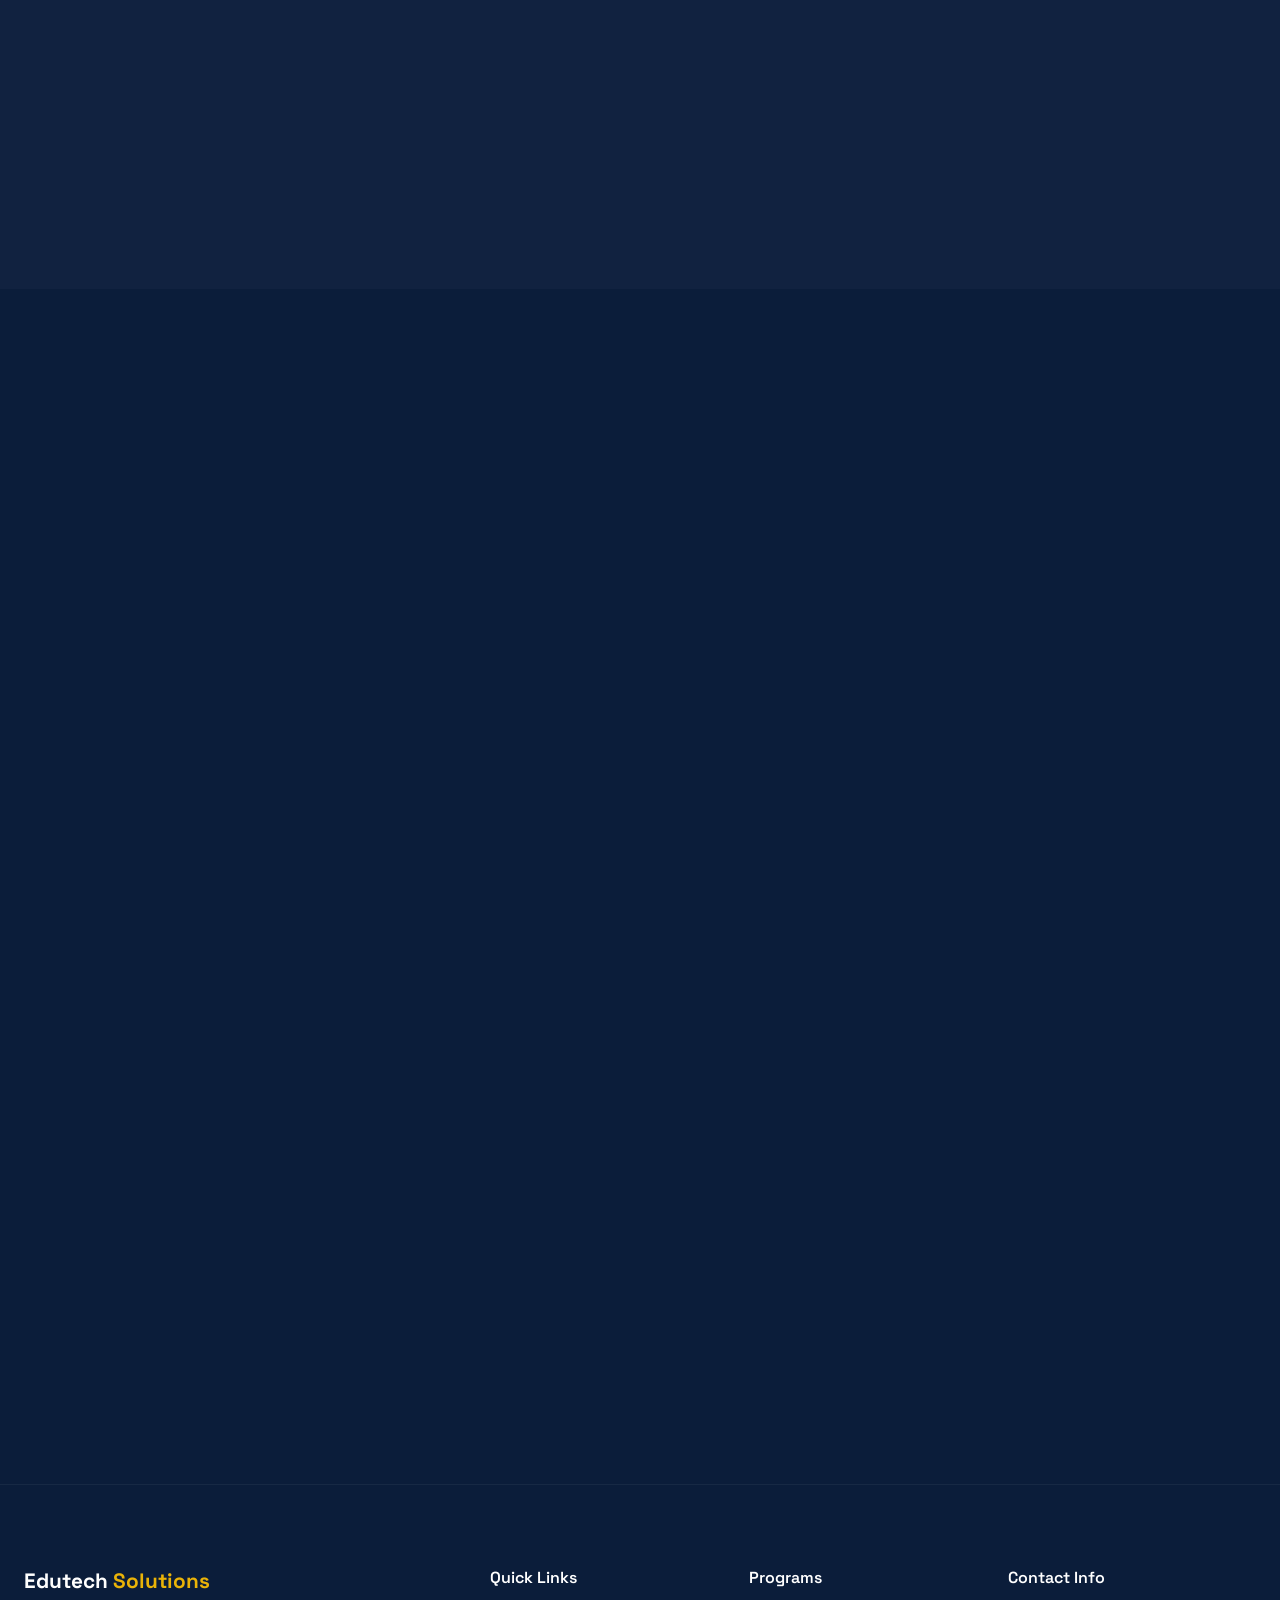
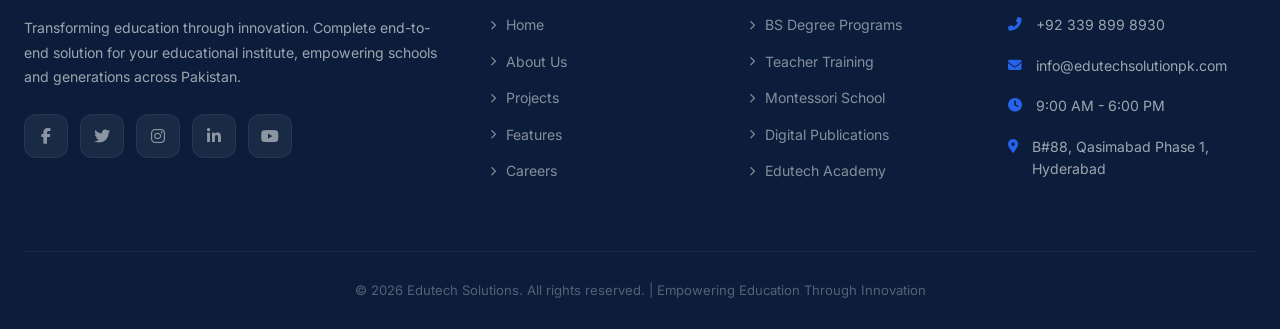
==== commit 038bd9d6: "Smart preloader with network speed detection and resource tracking" ====
--- a/index.html
+++ b/index.html
@@ -2413,52 +2413,122 @@
     <script>
         AOS.init({ once: true, duration: 800, easing: 'ease-out-cubic' });
 
-        /* PRELOADER */
+        /* PRELOADER - Smart Loading */
         const preloader = document.getElementById('preloader');
         const preloaderBar = document.getElementById('preloaderBar');
         const preloaderPercent = document.getElementById('preloaderPercent');
         let loadProgress = 0;
-
-        function updatePreloader(target) {
-            const step = () => {
-                if (loadProgress < target) {
-                    loadProgress += Math.random() * 8 + 2;
-                    if (loadProgress > target) loadProgress = target;
-                    preloaderBar.style.width = Math.min(loadProgress, 100) + '%';
-                    preloaderPercent.textContent = Math.floor(Math.min(loadProgress, 100)) + '%';
-                    if (loadProgress < target) requestAnimationFrame(step);
-                }
-            };
-            step();
-        }
-
-        updatePreloader(30);
-
-        window.addEventListener('load', () => {
-            updatePreloader(100);
+        let preloaderDone = false;
+
+        document.body.style.overflow = 'hidden';
+
+        function setProgress(val) {
+            loadProgress = Math.min(val, 100);
+            preloaderBar.style.width = loadProgress + '%';
+            preloaderPercent.textContent = Math.floor(loadProgress) + '%';
+        }
+
+        function hidePreloader() {
+            if (preloaderDone) return;
+            preloaderDone = true;
+            setProgress(100);
             setTimeout(() => {
                 preloader.classList.add('hidden');
                 document.body.style.overflow = 'auto';
-            }, 600);
+            }, 500);
+        }
+
+        // Detect connection speed
+        let connectionSpeed = 'fast';
+        if (navigator.connection) {
+            const conn = navigator.connection;
+            if (conn.effectiveType === 'slow-2g' || conn.effectiveType === '2g') connectionSpeed = 'slow';
+            else if (conn.effectiveType === '3g') connectionSpeed = 'medium';
+        }
+
+        // Phase 1: Track all images
+        const allImages = document.querySelectorAll('img');
+        let imagesLoaded = 0;
+        const totalImages = allImages.length || 1;
+
+        function checkImageProgress() {
+            const imgPercent = (imagesLoaded / totalImages) * 30;
+            if (loadProgress < 20 + imgPercent) setProgress(20 + imgPercent);
+            if (imagesLoaded >= totalImages && loadProgress < 50) setProgress(50);
+        }
+
+        allImages.forEach(img => {
+            if (img.complete) {
+                imagesLoaded++;
+            } else {
+                img.addEventListener('load', () => { imagesLoaded++; checkImageProgress(); });
+                img.addEventListener('error', () => { imagesLoaded++; checkImageProgress(); });
+            }
         });
 
+        // Phase 2: Track CSS
+        const allCSS = document.querySelectorAll('link[rel="stylesheet"]');
+        let cssLoaded = 0;
+        const totalCSS = allCSS.length || 1;
+
+        allCSS.forEach(link => {
+            if (link.sheet) { cssLoaded++; }
+            else {
+                link.addEventListener('load', () => { cssLoaded++; if (loadProgress < 55) setProgress(55); });
+                link.addEventListener('error', () => { cssLoaded++; });
+            }
+        });
+
+        // Phase 3: Track video
+        const campusVideo = document.getElementById('campusVideo');
+        if (campusVideo) {
+            campusVideo.addEventListener('loadeddata', () => { if (loadProgress < 70) setProgress(70); });
+            campusVideo.addEventListener('canplay', () => { if (loadProgress < 75) setProgress(75); });
+        }
+
+        // Phase 4: Font loading
+        if (document.fonts && document.fonts.ready) {
+            document.fonts.ready.then(() => { if (loadProgress < 80) setProgress(80); });
+        }
+
+        // Phase 5: Network-aware timing
+        const minLoadTime = connectionSpeed === 'slow' ? 3000 : connectionSpeed === 'medium' ? 2000 : 1200;
+        const maxLoadTime = connectionSpeed === 'slow' ? 15000 : connectionSpeed === 'medium' ? 10000 : 6000;
+
+        // Initial progress
+        setProgress(5);
+
+        // Smooth progress ticks
+        const tickInterval = setInterval(() => {
+            if (preloaderDone) { clearInterval(tickInterval); return; }
+            if (loadProgress < 90) {
+                setProgress(loadProgress + Math.random() * 3 + 1);
+            }
+            checkImageProgress();
+        }, 200);
+
+        // Minimum wait then check if ready
         setTimeout(() => {
-            updatePreloader(85);
-        }, 1500);
-
-        setTimeout(() => {
-            if (loadProgress < 100) {
-                preloaderBar.style.width = '100%';
-                preloaderPercent.textContent = '100%';
-                loadProgress = 100;
-                setTimeout(() => {
-                    preloader.classList.add('hidden');
-                    document.body.style.overflow = 'auto';
-                }, 400);
+            clearInterval(tickInterval);
+            if (loadProgress >= 70) {
+                setProgress(100);
+                hidePreloader();
+            } else {
+                // Still loading, smooth to 100
+                const finalInterval = setInterval(() => {
+                    if (loadProgress >= 100) { clearInterval(finalInterval); hidePreloader(); return; }
+                    setProgress(loadProgress + 2);
+                }, 100);
             }
-        }, 5000);
-
-        document.body.style.overflow = 'hidden';
+        }, minLoadTime);
+
+        // Absolute maximum timeout - never let user wait forever
+        setTimeout(() => { hidePreloader(); }, maxLoadTime);
+
+        // Also hide when everything is truly loaded
+        window.addEventListener('load', () => {
+            setTimeout(() => { hidePreloader(); }, 400);
+        });
 
         /* CUSTOM CURSOR */
         const cursor = document.getElementById('cursor');
